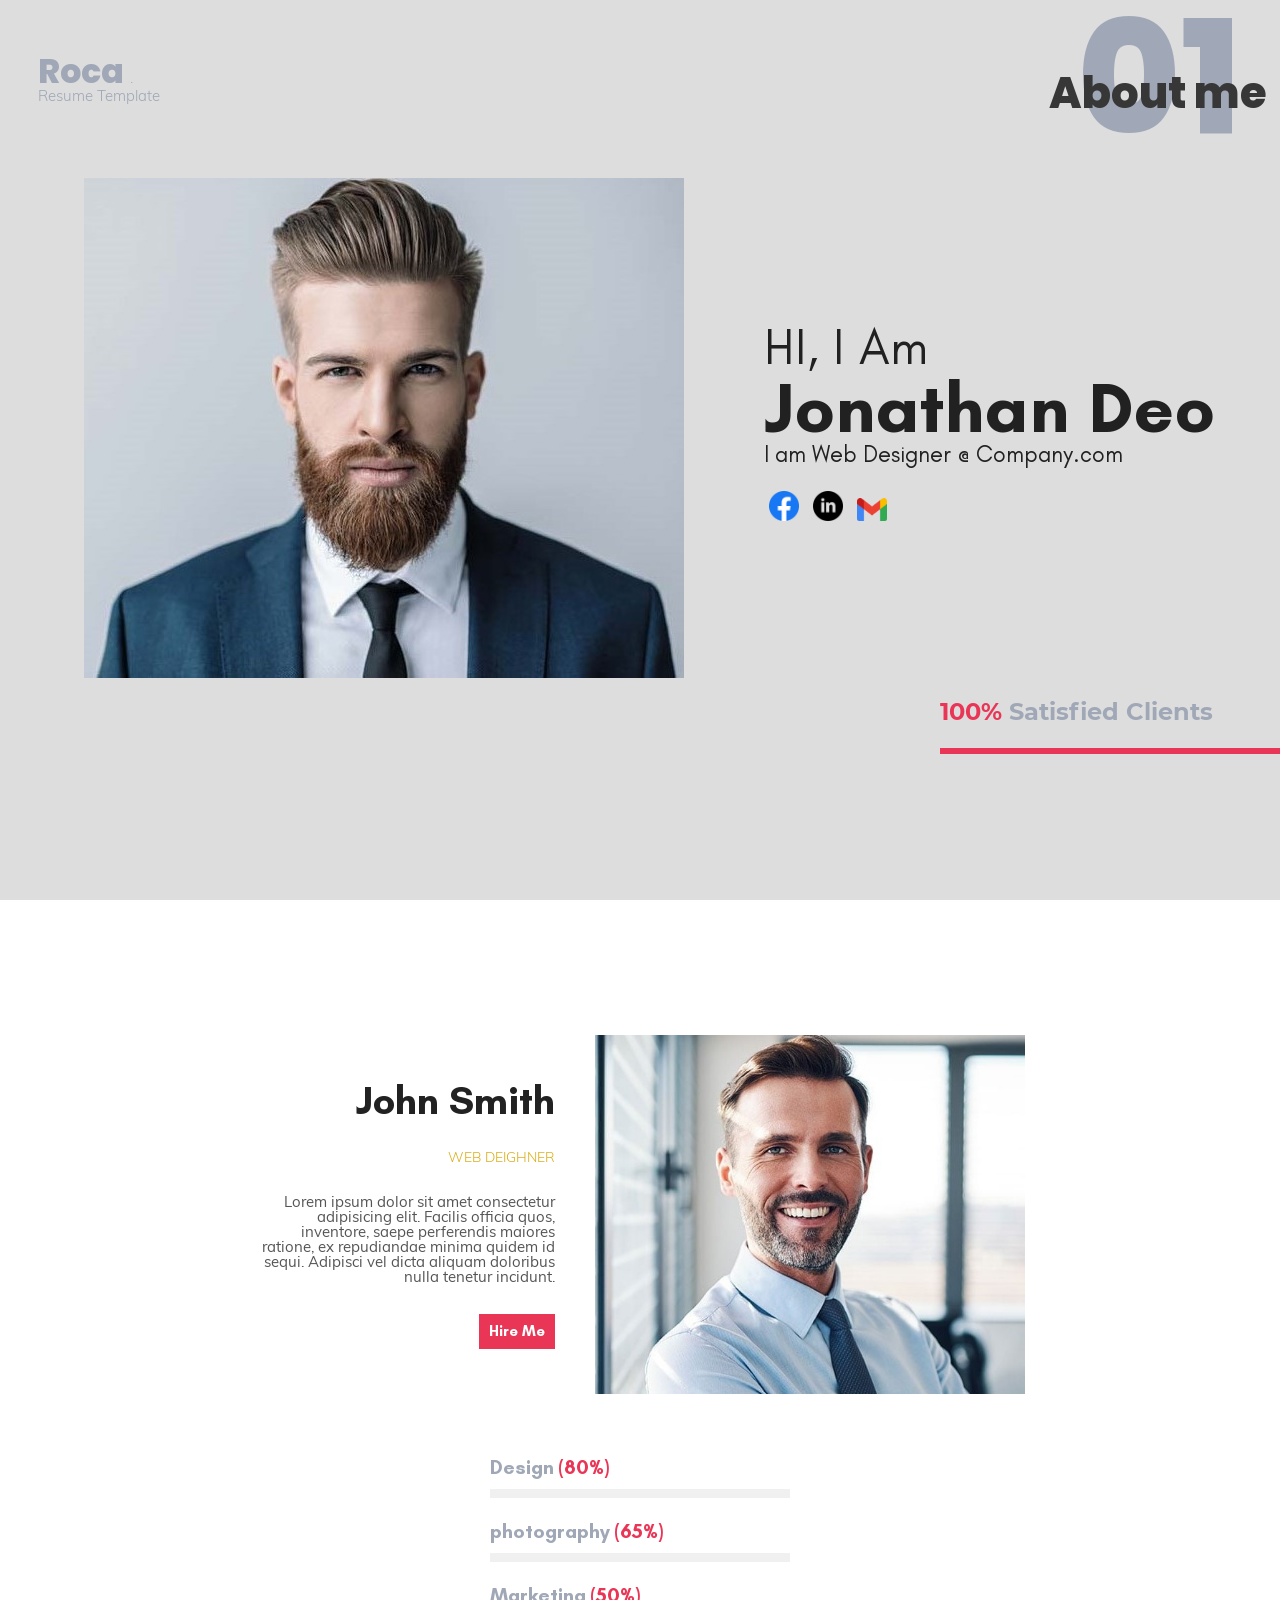
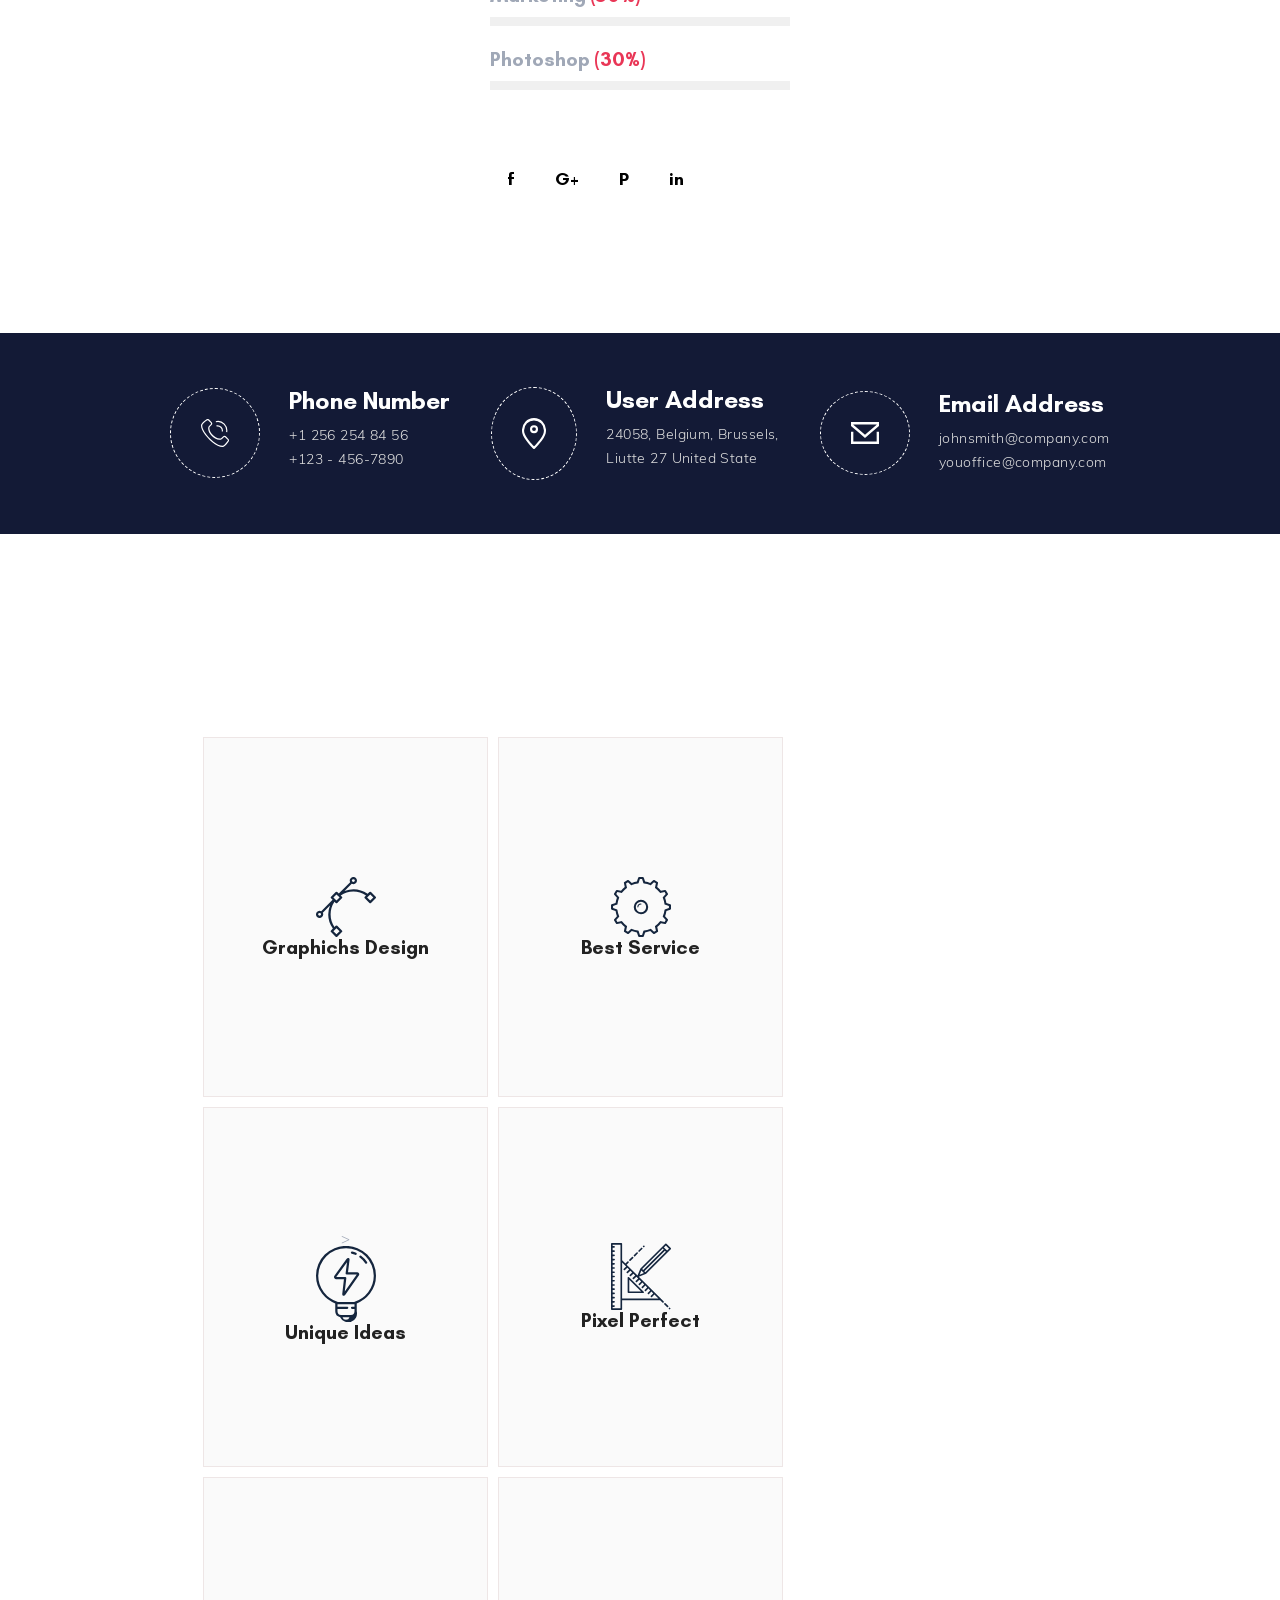
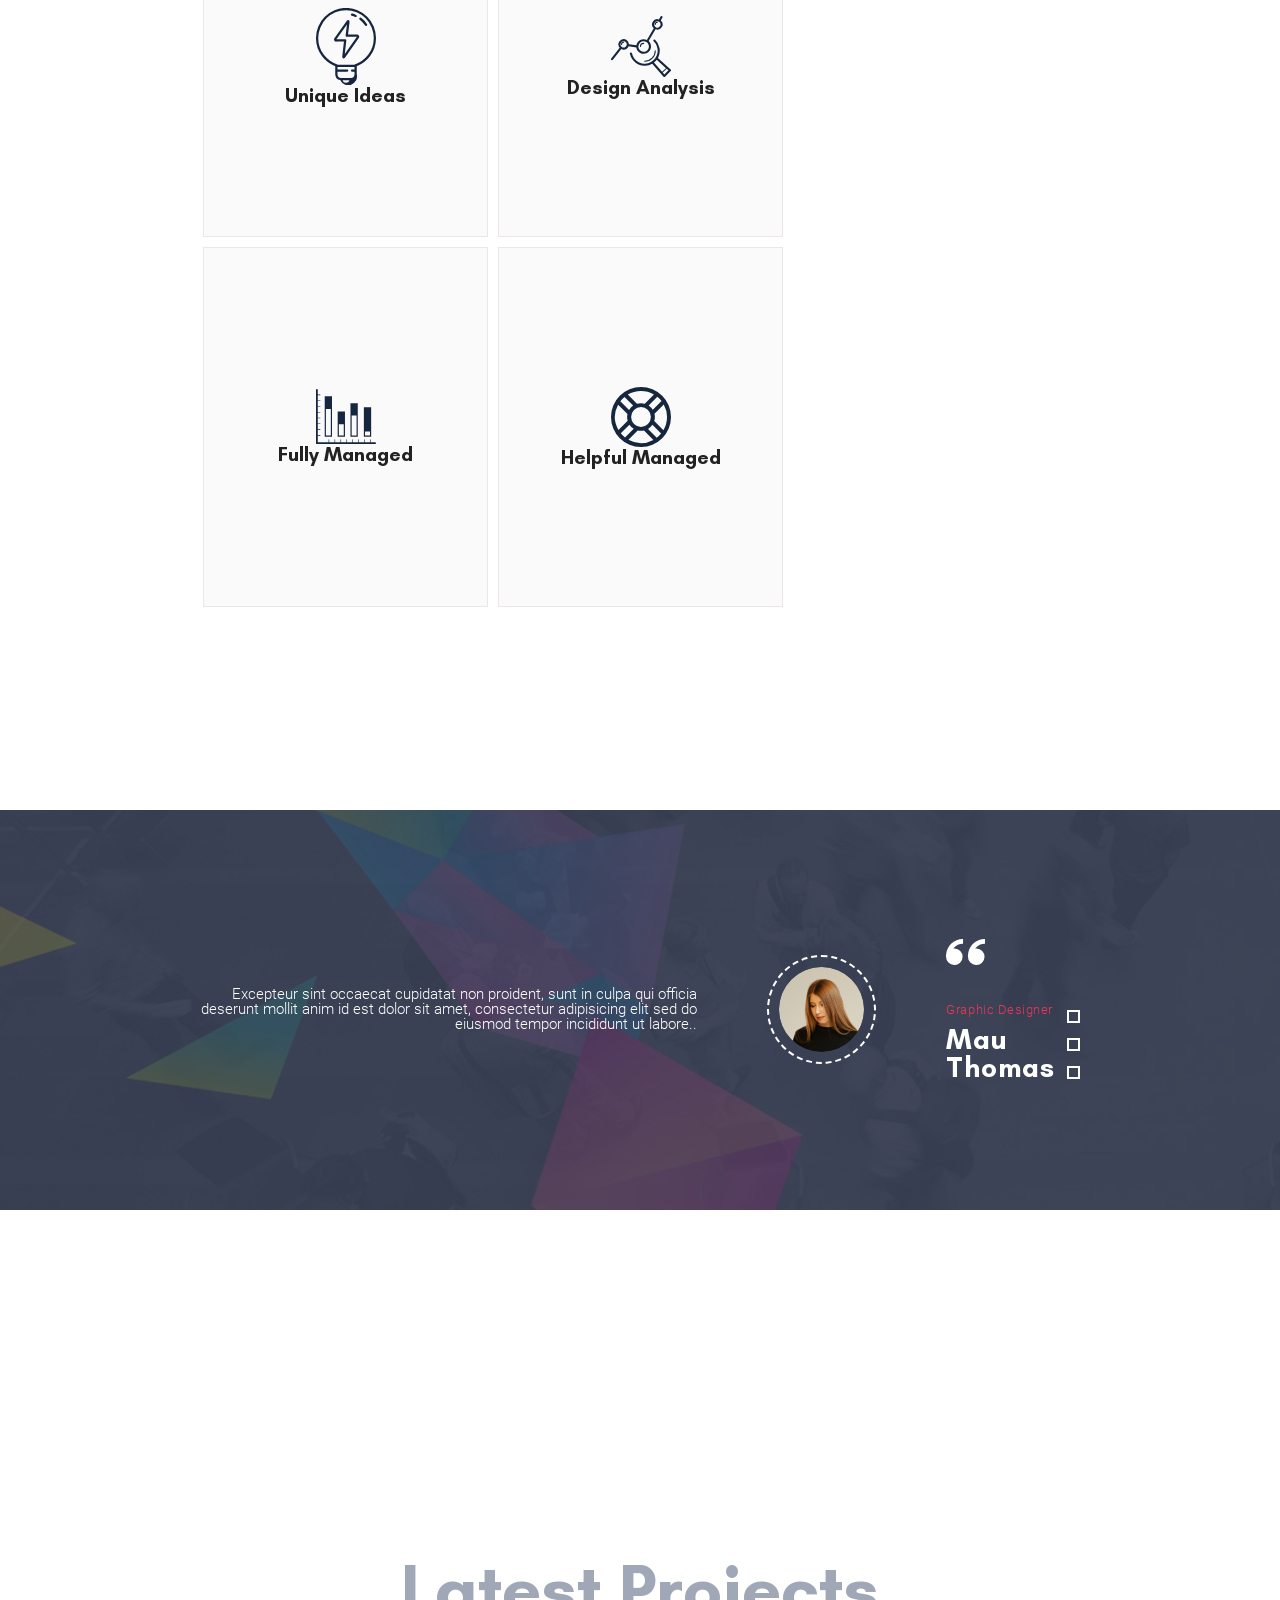
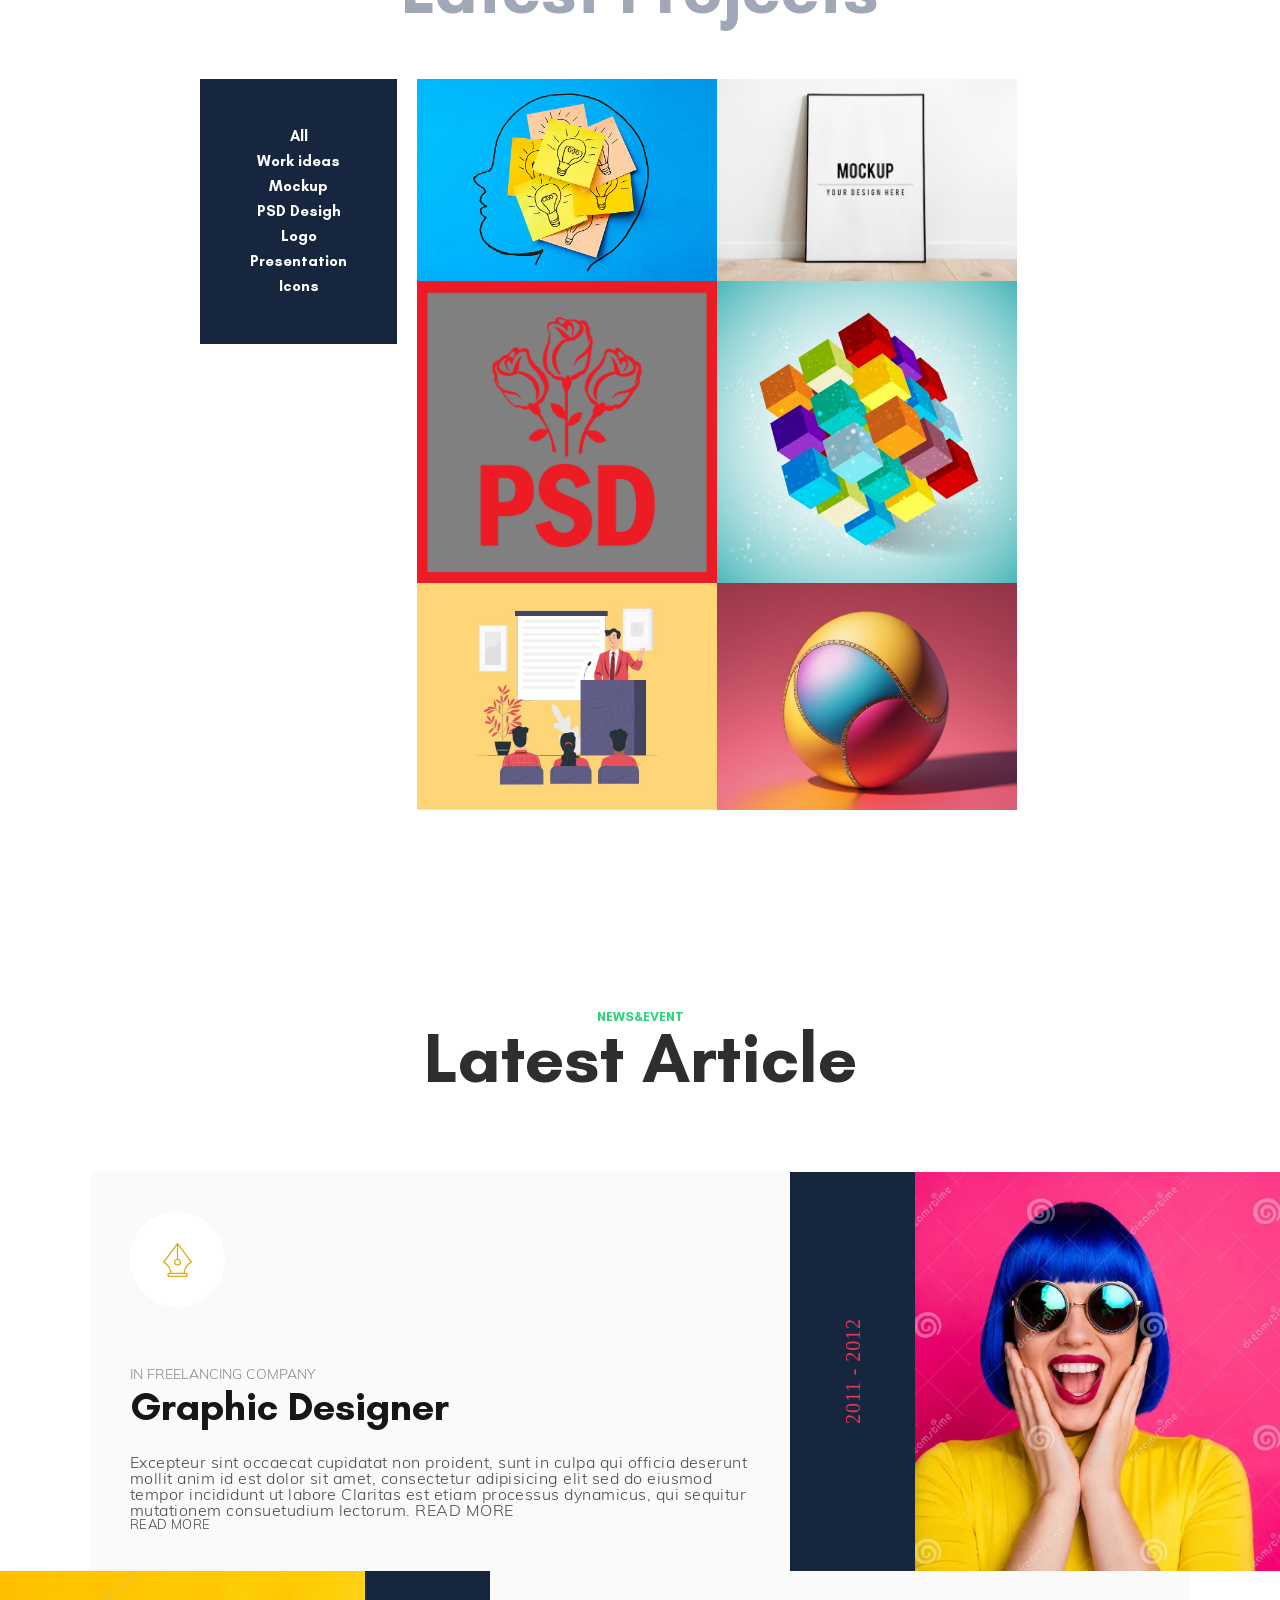
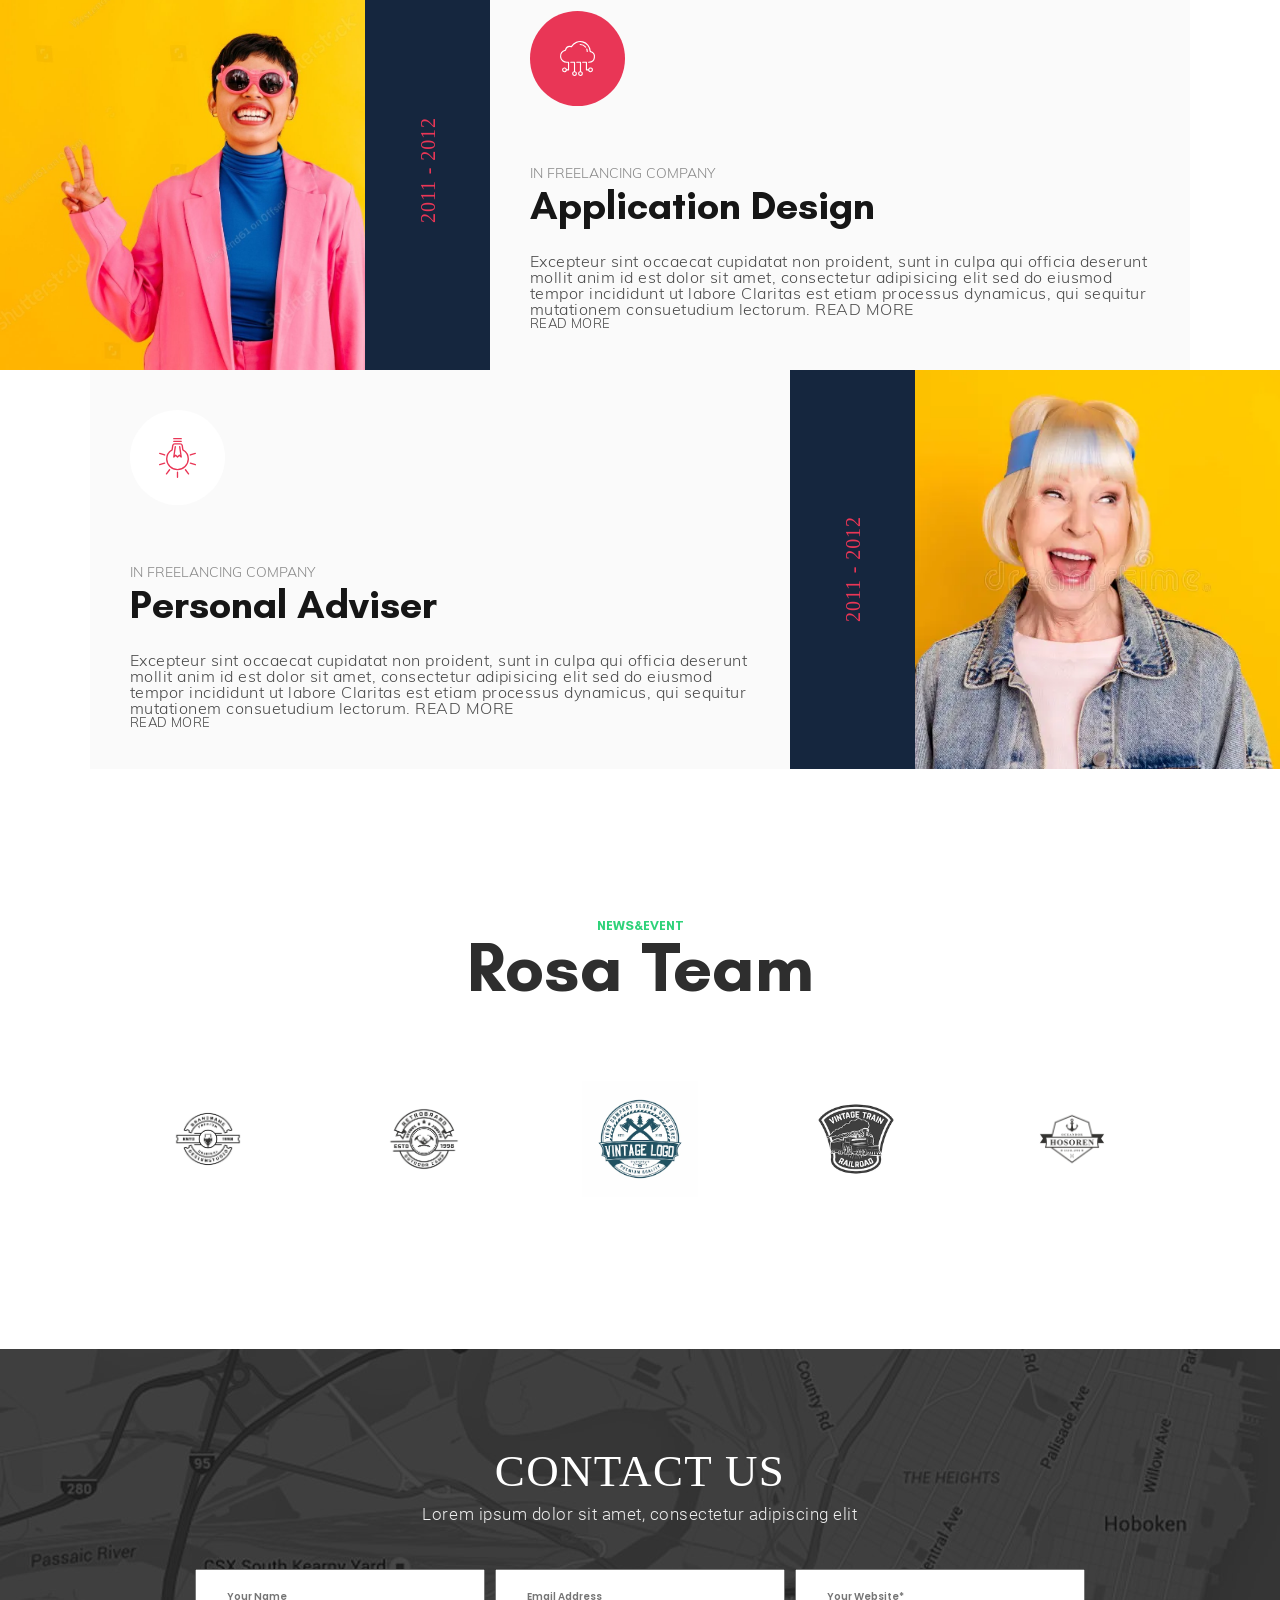
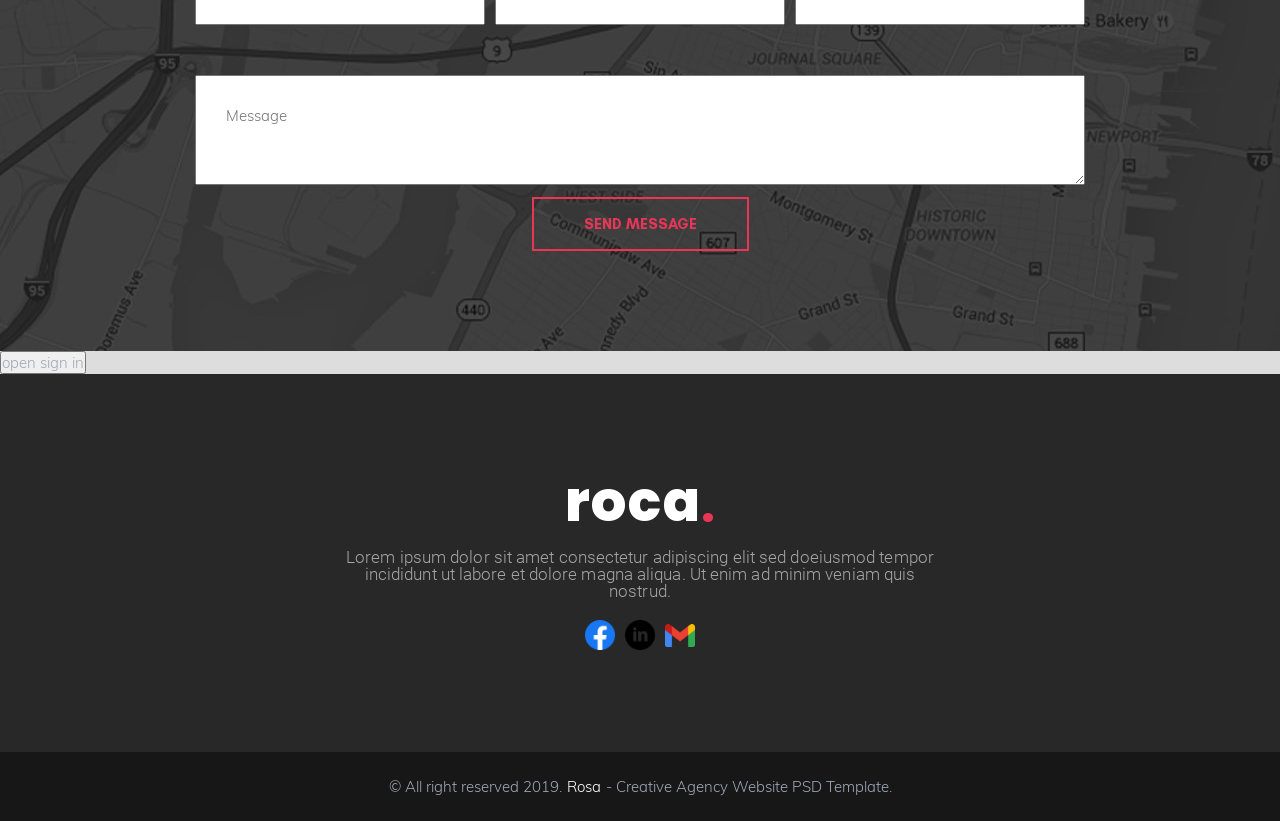
==== index.html @ 1a7830eb "add footer" ====
<!DOCTYPE html>
<html lang="en">
  <head>
    <link rel="stylesheet" href="assets/css/reset.css" />
    <link rel="stylesheet" href="assets/css/styles.css" />

    <meta charset="UTF-8" />
    <meta name="viewport" content="width=device-width, initial-scale=1.0" />
    <title>Document</title>
  </head>
  <body>
    <header>
      <section class="header-spans">
        <div class="roca">
          <span>Roca</span>
          <span class="header-dot">.</span>
        </div>
        <span class="Template">Resume Template</span>
      </section>
      <section class="about-me">
        <span>01</span>
        <span>About me</span>
      </section>
    </header>
    <main>
      <section class="slider">
        <div class="slide">
          <div>
            <img src="assets/img/pic.jpg" alt="profile" />
          </div>
        </div>
        <div class="slide">
          <div>
            <img src="assets/img/pic4.jpg" alt="profile" />
          </div>
        </div>

        <div class="slide">
          <div>
            <img src="assets/img/pic2.jpg" alt="profile" />
          </div>
        </div>

        <div class="name">
          <span>HI, I Am </span>
          <span>Jonathan Deo</span>
          <span>I am Web Designer @ Company.com</span>
          <div>
            <a href="https://www.facebook.com/iamninachkaaa" target="_blank"
              ><img class="icon" src="assets/img/fb-icon.png" alt=""
            /></a>
            <a href="https://www.linkedin.com/feed/" target="_blank"
              ><img class="icon" src="assets/img/linkedin-icon.png" alt=""
            /></a>
            <a href="https://mail.google.com/mail/u/0/" target="_blank"
              ><img
                class="icon"
                src="assets/img/Gmail_icon_(2020).svg.png"
                alt=""
            /></a>
          </div>
        </div>
      </section>
      <section class="page-end">
        <span>100% </span>
        <span>Satisfied Clients</span>
        <div></div>
      </section>
      <section>
        <div class="container">
          <div class="information">
            <h2>John Smith</h2>
            <span>WEB DEIGHNER</span>
            <p>
              Lorem ipsum dolor sit amet consectetur adipisicing elit. Facilis
              officia quos, inventore, saepe perferendis maiores ratione, ex
              repudiandae minima quidem id sequi. Adipisci vel dicta aliquam
              doloribus nulla tenetur incidunt.
            </p>
            <div>Hire Me</div>
          </div>

          <img src="assets/img/pic2.jpg" alt="profile" />
          <div class="progress-section">
            <div class="bars">
              <span>Design</span>
              <span>(80%)</span>

              <div class="container-2">
                <div class="progress">
                  <div class="progress-bar" data-progress="80"></div>
                </div>
              </div>
            </div>
            <div class="bars">
              <span>photography</span>
              <span>(65%)</span>
              <div class="container-2">
                <div class="progress">
                  <div class="progress-bar" data-progress="65"></div>
                </div>
              </div>
            </div>
            <div class="bars">
              <span>Marketing</span>
              <span>(50%)</span>

              <div class="container-2">
                <div class="progress">
                  <div class="progress-bar" data-progress="50"></div>
                </div>
              </div>
            </div>
            <div class="bars">
              <span>Photoshop</span>
              <span>(30%)</span>
              <h3></h3>
              <div class="container-2">
                <div class="progress">
                  <div class="progress-bar" data-progress="30"></div>
                </div>
              </div>
            </div>
            <div class="squares-parent">
              <a href="https://www.facebook.com/" target="_blank">
                <div class="square"><div>f</div></div>
              </a>
              <a href="https://www.facebook.com/" target="_blank">
                <div class="square"><div>G+</div></div>
              </a>
              <a href="https://www.facebook.com/" target="_blank">
                <div class="square"><div>P</div></div>
              </a>
              <a href="https://www.facebook.com/" target="_blank">
                <div class="square"><div>in</div></div>
              </a>
            </div>
          </div>
        </div>
      </section>
      <section class="blue-section">
        <div class="contact">
          <div class="dashed-border">
            <img src="assets/img/1.svg" alt="call" />
          </div>
          <div class="addresses">
            <h3>Phone Number</h3>
            <a href="tel:+1 256 254 84 56 ">+1 256 254 84 56</a>
            <a href="tel: +123 - 456-7890 ">+123 - 456-7890</a>
          </div>
        </div>
        <div class="contact">
          <div class="dashed-border">
            <img src="assets/img/2.svg" alt="call" />
          </div>
          <div class="addresses">
            <h3>User Address</h3>
            <a href="https://maps.app.goo.gl/L4Jz5Cn4kfnjxTxz8" target="_blank"
              >24058, Belgium, Brussels,
            </a>
            <a href="https://maps.app.goo.gl/S2d8UM5fn9gJpexq9" target="_blank"
              >Liutte 27 United State</a
            >
          </div>
        </div>
        <div class="contact">
          <div class="dashed-border">
            <img src="assets/img/3.svg" alt="call" />
          </div>
          <div class="addresses">
            <h3>Email Address</h3>
            <a href="mailto:johnsmith@company.com  ">johnsmith@company.com </a>
            <a href="mailto:youoffice@company.com ">youoffice@company.com</a>
          </div>
        </div>
      </section>
      <section>
        <div class="cards-section">
          <div class="cards-parrent">
            <div class="card">
              <div class="hover-none">
                <img src="assets/img/design.svg" alt="design" />
                <h3>Graphichs Design</h3>
              </div>

              <div class="hover-d">
                <h4>Graphichs Design</h4>
                <p>
                  Lorem ipsum dolor sit amet consectetur adipisicing elit.
                  Atque, sunt. Ratione assumenda animi dolorum tempore
                  laboriosam.
                </p>
              </div>
            </div>

            <div class="card">
              <div class="hover-none">
                <img src="assets/img/service.svg" alt="service" />
                <h3>Best Service</h3>
              </div>
              <div class="hover-d">
                <h4>Best Service</h4>
                <p>
                  Lorem ipsum dolor sit amet consectetur adipisicing elit.
                  Atque, sunt. Ratione assumenda animi dolorum tempore
                  laboriosam.
                </p>
              </div>
            </div>
            <div class="card">
              <div class="hover-none">
                >
                <img src="assets/img/ideas.svg" alt="ideas" />
                <h3>Unique Ideas</h3>
              </div>
              <div class="hover-d">
                <h4>Unique Ideas</h4>
                <p>
                  Lorem ipsum dolor sit amet consectetur adipisicing elit.
                  Atque, sunt. Ratione assumenda animi dolorum tempore
                  laboriosam.
                </p>
              </div>
            </div>
            <div class="card">
              <div class="hover-none">
                <img src="assets/img/pixel.svg" alt="pixel" />
                <h3>Pixel Perfect</h3>
              </div>
              <div class="hover-d">
                <h4>Pixel Perfect</h4>
                <p>
                  Lorem ipsum dolor sit amet consectetur adipisicing elit.
                  Atque, sunt. Ratione assumenda animi dolorum tempore
                  laboriosam.
                </p>
              </div>
            </div>
            <div class="card">
              <div class="hover-none">
                <img src="assets/img/ideas.svg" alt="ideas" />
                <h3>Unique Ideas</h3>
              </div>
              <div class="hover-d">
                <h4>Unique Ideas</h4>
                <p>
                  Lorem ipsum dolor sit amet consectetur adipisicing elit.
                  Atque, sunt. Ratione assumenda animi dolorum tempore
                  laboriosam.
                </p>
              </div>
            </div>
            <div class="card">
              <div class="hover-none">
                <img src="assets/img/analysis.svg" alt="analysis" />
                <h3>Design Analysis</h3>
              </div>
              <div class="hover-d">
                <h4>Design Analysis</h4>
                <p>
                  Lorem ipsum dolor sit amet consectetur adipisicing elit.
                  Atque, sunt. Ratione assumenda animi dolorum tempore
                  laboriosam.
                </p>
              </div>
            </div>
            <div class="card">
              <div class="hover-none">
                <img src="assets/img/chart.svg" alt="chartr" />
                <h3>Fully Managed</h3>
              </div>
              <div class="hover-d">
                <h4>Fully Managed</h4>
                <p>
                  Lorem ipsum dolor sit amet consectetur adipisicing elit.
                  Atque, sunt. Ratione assumenda animi dolorum tempore
                  laboriosam.
                </p>
              </div>
            </div>
            <div class="card">
              <div class="hover-none">
                <img src="assets/img/support.svg" alt="support" />
                <h3>Helpful Managed</h3>
              </div>
              <div class="hover-d">
                <h4>Helpful Managed</h4>
                <p>
                  Lorem ipsum dolor sit amet consectetur adipisicing elit.
                  Atque, sunt. Ratione assumenda animi dolorum tempore
                  laboriosam.
                </p>
              </div>
            </div>
          </div>
        </div>
      </section>
      <section class="back-section">
        <div class="b-container">
          <div class="slideshow-container">
            <div class="emploee">
              <p>
                Excepteur sint occaecat cupidatat non proident, sunt in culpa
                qui officia deserunt mollit anim id est dolor sit amet,
                consectetur adipisicing elit sed do eiusmod tempor incididunt ut
                labore..
              </p>
              <div class="new-border">
                <img src="assets/img/d3.svg" alt="profile" />
              </div>
              <div class="d-flex">
                <img src="assets/img/quote.svg" alt="" />
                <span>Graphic Designer</span>
                <span>Mau Thomas</span>
              </div>
            </div>
            <div class="emploee">
              <p>
                The front-end of a website is the part that users interact with.
                Everything that you see when you're navigating around the
                Internet, from fonts and colors to dropdown menus and sliders,
                is a combo of HTML, CSS.
              </p>
              <div class="new-border">
                <img src="assets/img/d4.svg" alt="profile" />
              </div>
              <div class="d-flex">
                <img src="assets/img/quote.svg" alt="" />
                <span>front-end Developer</span>
                <span>Theo Smith</span>
              </div>
            </div>
            <div class="emploee">
              <p>
                Back end (computing), the data access layer in software
                architecture. Back-end CASE. Back-end database, a database
                accessed indirectly through an external application.
              </p>
              <div class="new-border">
                <img src="assets/img/d5.svg" alt="profile" />
              </div>
              <div class="d-flex">
                <img src="assets/img/quote.svg" alt="" />
                <span>Back-end Developer</span>
                <span>Giorgi Mikadze </span>
              </div>
            </div>
          </div>

          <div class="js-squares-parent">
            <div class="button"></div>
            <div class="button"></div>
            <div class="button"></div>
          </div>
        </div>
      </section>
      <section class="latest-projects">
        <div>
          <h3>Latest Projects</h3>
          <div class="l-projects">
            <div class="list">
              <ul>
                <li>
                  All
                  <div class="line"></div>
                </li>
                <li>
                  Work ideas
                  <div class="line"></div>
                </li>
                <li>
                  Mockup
                  <div class="line"></div>
                </li>
                <li>
                  PSD Desigh
                  <div class="line"></div>
                </li>
                <li>
                  Logo
                  <div class="line"></div>
                </li>
                <li>
                  Presentation
                  <div class="line"></div>
                </li>
                <li>
                  Icons
                  <div class="line"></div>
                </li>
              </ul>
            </div>
            <div class="js-cards">
              <div class="project-card">
                <img class="cube" src="assets/img/work.jpg" alt="ideas" />

                <div class="none">
                  <img src="assets/img/heart.svg" alt="heart" />
                  <span>9 month ago</span>

                  <h4>Work Ideas</h4>
                </div>
              </div>
              <div class="project-card">
                <img class="cube" src="assets/img/mockup.avif" alt="mockup" />
                <div class="none">
                  <img src="assets/img/heart.svg" alt="heart" />
                  <span>1 years ago</span>

                  <h4>Mockup</h4>
                </div>
              </div>
              <div class="project-card">
                <img class="cube" src="assets/img/PSD.webp" alt="psd" />
                <div class="none">
                  <img src="assets/img/heart.svg" alt="heart" />
                  <span>3 days ago</span>

                  <h4>PSD Design</h4>
                </div>
              </div>
              <div class="project-card">
                <img class="cube" src="assets/img/cube.jpg" alt="cube" />
                <div class="none">
                  <img src="assets/img/heart.svg" alt="heart" />
                  <span>2 weeks ago</span>

                  <h4>Logo</h4>
                </div>
              </div>
              <div class="project-card">
                <img
                  class="cube"
                  src="assets/img/presentation.png"
                  alt="presentation"
                />
                <div class="none">
                  <img src="assets/img/heart.svg" alt="heart" />
                  <span>3 month ago</span>

                  <h4>Presentation</h4>
                </div>
              </div>
              <div class="project-card">
                <img class="cube" src="assets/img/ball.jpg" alt="icons" />
                <div class="none">
                  <img src="assets/img/heart.svg" alt="heart" />
                  <span>6 month ago</span>

                  <h4>Icons</h4>
                </div>
              </div>
            </div>
          </div>
        </div>
      </section>
      <section class="latest-articles">
        <div class="article-header">
          <span>NEWS&EVENT</span>
          <h2>Latest Article</h2>
        </div>
        <div class="article-parent">
          <div class="article" style="margin-left: 90px">
            <img src="assets/img/Icon1.svg" alt="icon" />
            <span>IN FREELANCING COMPANY</span>
            <h3>Graphic Designer</h3>
            <p>
              Excepteur sint occaecat cupidatat non proident, sunt in culpa qui
              officia deserunt mollit anim id est dolor sit amet, consectetur
              adipisicing elit sed do eiusmod tempor incididunt ut labore
              Claritas est etiam processus dynamicus, qui sequitur mutationem
              consuetudium lectorum. READ MORE
            </p>
            <a href="#">READ MORE</a>
          </div>
          <div class="rotate"><div>2011 - 2012</div></div>
          <div>
            <img class="art-pic" src="assets/img/artc6.jpg" alt="people" />
          </div>
        </div>
        <div class="article-parent">
          <div>
            <img class="art-pic" src="assets/img/artic4.jpg" alt="people" />
          </div>
          <div class="rotate"><div>2011 - 2012</div></div>
          <div class="article" style="margin-right: 90px">
            <img src="assets/img/Icon2.svg" alt="icon" />
            <span>IN FREELANCING COMPANY</span>
            <h3>Application Design</h3>
            <p>
              Excepteur sint occaecat cupidatat non proident, sunt in culpa qui
              officia deserunt mollit anim id est dolor sit amet, consectetur
              adipisicing elit sed do eiusmod tempor incididunt ut labore
              Claritas est etiam processus dynamicus, qui sequitur mutationem
              consuetudium lectorum. READ MORE
            </p>
            <a href="#">READ MORE</a>
          </div>
        </div>
        <div class="article-parent">
          <div class="article" style="margin-left: 90px">
            <img src="assets/img/Icon3.svg" alt="icon" />
            <span>IN FREELANCING COMPANY</span>
            <h3>Personal Adviser</h3>
            <p>
              Excepteur sint occaecat cupidatat non proident, sunt in culpa qui
              officia deserunt mollit anim id est dolor sit amet, consectetur
              adipisicing elit sed do eiusmod tempor incididunt ut labore
              Claritas est etiam processus dynamicus, qui sequitur mutationem
              consuetudium lectorum. READ MORE
            </p>
            <a href="#">READ MORE</a>
          </div>
          <div class="rotate"><div>2011 - 2012</div></div>
          <div>
            <img class="art-pic" src="assets/img/arct7.webp" alt="people" />
          </div>
        </div>
      </section>
      <section class="rosa-team">
        <div class="article-header">
          <span>NEWS&EVENT</span>
          <h2>Rosa Team</h2>
        </div>
        <div class="rosa-articles">
          <div class="client">
            <img src="assets/img/alb1.jpg" alt="logo" />
            <div class="client-info">
              <h4>Client 1</h4>
              <p>
                Lorm ipm dolr amt consect mag maiores.Ipsa dolor sit magnam
                maores.
              </p>
            </div>
          </div>
          <div class="client">
            <img src="assets/img/alb2.jpg" alt="logo" />
            <div class="client-info">
              <h4>Client 2</h4>
              <p>
                Lorm ipm dolr amt consect mag maiores.Ipsa dolor sit magnam
                maores.
              </p>
            </div>
          </div>
          <div class="client">
            <img src="assets/img/alb3.avif" alt="logo" />
            <div class="client-info">
              <h4>Client 3</h4>
              <p>
                Lorm ipm dolr amt consect mag maiores.Ipsa dolor sit magnam
                maores.
              </p>
            </div>
          </div>
          <div class="client">
            <img src="assets/img/alb4.avif" alt="logo" />
            <div class="client-info">
              <h4>Client 4</h4>
              <p>
                Lorm ipm dolr amt consect mag maiores.Ipsa dolor sit magnam
                maores.
              </p>
            </div>
          </div>
          <div class="client">
            <img src="assets/img/ocean.jpg" alt="logo" />
            <div class="client-info">
              <h4>Client 5</h4>
              <p>
                Lorm ipm dolr amt consect mag maiores.Ipsa dolor sit magnam
                maores.
              </p>
            </div>
          </div>
        </div>
      </section>
      <section class="final-section">
        <div class="final-head">
          <h4>CONTACT US</h4>
          <span>Lorem ipsum dolor sit amet, consectetur adipiscing elit</span>
        </div>
        <form class="form" id="sigh-up" action="#" method="get" novalidate>
          <div class="reg">
            <div class="input-field">
              <label for="username"></label>
              <input
                type="text"
                id="username"
                name="username"
                placeholder="Your Name"
              />
              <span class="error-message" id="username-error"></span>
            </div>

            <div class="input-field">
              <label for="email"></label>
              <input
                type="email"
                name="email"
                id="email"
                placeholder="Email Address"
                required
              />
              <span class="error-message" id="email-error"></span>
            </div>
            <div class="input-field">
              <label for="web"></label>
              <input
                type="web"
                id="web"
                name="web"
                placeholder="Your Website*"
                required
              />
              <span class="error-message" id="web-error"></span>
            </div>
          </div>

          <div class="input-field">
            <label for="message"></label>
            <textarea
              class="textarea"
              name="message"
              id="message"
              cols="30"
              rows="10"
              placeholder="Message"
            ></textarea>
          </div>
          <div class="input-field">
            <button type="submit">SEND MESSAGE</button>
          </div>
        </form>
      </section>
      <section class="modals">
        <button class="open-sign-in btn">open sign in</button>
      </section>
      <section class="footer-section">
        <div class="last-roca">
          <h3>roca</h3>
          <span>.</span>
        </div>

        <p>
          Lorem ipsum dolor sit amet consectetur adipiscing elit sed doeiusmod
          tempor incididunt ut labore et dolore magna aliqua. Ut enim ad minim
          veniam quis nostrud.
        </p>
        <div class="logos">
          <a href="https://www.facebook.com/" target="_blank">
            <img src="assets/img/fb-icon.png" alt="fb"
          /></a>
          <a href="https://www.linkedin.com/feed/" target="_blank">
            <img src="assets/img/linkedin-icon.png" alt="linkedin"
          /></a>
          <a href="https://mail.google.com" target="_blank">
            <img src="assets/img/Gmail_icon_(2020).svg.png" alt="gmail-grey"
          /></a>
        </div>
      </section>
    </main>
    <footer>
      <span>© All right reserved 2019. </span>
      <span>Rosa</span>
      <span> - Creative Agency Website PSD Template.</span>
    </footer>
    <script src="app.js"></script>
  </body>
</html>
---- assets/css/styles.css ----
body {
  background-color: #dddddd;
}
@font-face {
  font-family: extrabold;
  src: url(../fonts/Poppins-ExtraBold.ttf);
}
@font-face {
  font-family: glaciaregular;
  src: url(../fonts/GlacialIndifference-Regular.ttf);
}
@font-face {
  font-family: glaciabold;
  src: url(../fonts/GlacialIndifference-Bold.ttf);
}
@font-face {
  font-family: montserratbold;
  src: url(../fonts/Montserrat-Bold.ttf);
}
@font-face {
  font-family: muli;
  src: url(../fonts/Muli-Light.ttf);
}
@font-face {
  font-family: muliregular;
  src: url(../fonts/Muli-Regular.ttf);
}
@font-face {
  font-family: roboto;
  src: url(../fonts/Roboto-Light.ttf);
}
@font-face {
  font-family: jaapokki;
  src: url(../fonts/Jaapokki-Regular.eot);
}
@font-face {
  font-family: poppins;
  src: url(../fonts/Poppins-SemiBold.ttf);
}
@font-face {
  font-family: popbold;
  src: url(../fonts/Poppins-ExtraBold.ttf);
}
header {
  display: flex;
  justify-content: space-between;
  align-items: center;
  max-width: 1816px;
  width: 94%;
  margin: auto;
}
.header-spans {
  display: flex;
  flex-direction: column;
}
.roca {
  font-size: 33px;
  font-family: extrabold;
}
.header-dot {
  color: #0081ff;
}
.Template {
  color: #b3b3b3;
  font-size: 13px;
}
.about-me :nth-child(1) {
  font-size: 158.3px;
  font-family: extrabold;
  position: relative;
}
.about-me :nth-child(2) {
  font-size: 43.17px;
  color: #373737;
  font-family: extrabold;
  position: absolute;
  text-align: center;
  top: 8%;
  right: 1%;
}

/* slider */

.icon {
  max-width: 30px;
  margin: 5px;
}
.name {
  display: flex;
  flex-direction: column;
}
.slider {
  display: flex;
  flex-direction: row;
  align-items: center;
  flex-wrap: wrap;
  gap: 20px;
  justify-content: center;
  margin-bottom: 100px;
  max-width: 1816px;
  width: 94%;
  margin: auto;
}
.name :first-child {
  font-size: 49.7px;
  font-family: glaciaregular;
  letter-spacing: 0.75px;
  color: #212121;
}
.name :nth-child(2) {
  font-size: 71px;
  font-family: glaciabold;
  letter-spacing: 1.06px;
  color: #212121;
}
.name :nth-child(3) {
  font-size: 23.29px;
  font-family: glaciaregular;
  color: #212121;
}

.slide div img {
  height: 0;
  width: 0;
  opacity: 0;
  transition: all 0.7s;
}
.slide.active div img {
  width: auto;
  height: auto;
  opacity: 1;
  padding: 20px;
}
.page-end {
  float: right;
}
.page-end :first-child {
  font-size: 24px;
  font-family: montserratbold;
  color: #e93656;
}
.page-end :nth-child(2) {
  font-size: 24px;
  font-family: montserratbold;
}
.page-end :nth-child(3) {
  width: 340px;
  min-height: 6px;
  background-color: #e93656;
  margin-top: 24px;
}
.container {
  margin-top: 200px;

  padding: 135px;
  background-color: #ffff;
  display: flex;
  align-items: center;
  justify-content: center;
  flex-wrap: wrap;
  gap: 40px;
}
.information {
  display: flex;
  flex-direction: column;
  gap: 30px;
  align-items: end;
}
.information h2 {
  font-size: 40px;
  font-family: glaciabold;
  color: #222222;
}
.information span {
  font-size: 14px;
  color: #daae19;
  font-family: muli;
}
.information p {
  font-size: 15px;
  color: #555555;
  max-width: 300px;
  font-family: muliregular;
  text-align: right;
}
.information div {
  text-align: center;
  padding: 10px;
  max-width: 152px;
  background-color: #e93656;
  color: white;
  font-family: glaciabold;
}
.container img {
  max-width: 430px;
  max-height: 400px;
}

.progress {
  width: 300px;
  height: 9px;

  background-color: #f0f0f0;
}
.progress-bar {
  width: 0%;
  opacity: 0;
  height: 100%;
  background-color: #e93656;
  transition: all 2s;
}
.bars span {
  font-size: 20px;
  font-family: glaciabold;
}
.bars :nth-child(2) {
  color: #e93656;
}
.bars {
  margin: 23px;
}
.container-2 {
  margin-top: 12px;
}
.squares-parent {
  display: flex;
  gap: 10px;
  margin-left: 25px;
  margin-top: 70px;
}

.square div {
  color: black;
  font-family: glaciabold;
  font-size: 18px;
  padding: 10px 15px;
}
.square:hover {
  background-color: #15263e;
}
.square div:hover {
  color: #dddddd;
}

/* blue section */
.blue-section {
  background-color: #131a36;
  display: flex;
  align-items: center;
  justify-content: center;
  flex-wrap: wrap;
  gap: 41px;
}
.dashed-border {
  max-width: 90px;
  border: 1px dashed white;
  border-radius: 50%;
  display: flex;
  align-items: center;
  justify-content: center;
}
.contact img {
  padding: 30px;
}
.contact {
  display: flex;
  flex-wrap: wrap;
  gap: 29px;
  margin-top: 54px;
  margin-bottom: 54px;
}
.addresses {
  display: flex;
  flex-direction: column;
  flex-wrap: wrap;
  gap: 10px;
}
.addresses h3 {
  color: #ffffff;
  font-size: 25px;
  font-family: glaciabold;
  margin-bottom: 5px;
}
.addresses a {
  color: #dfdfdf;
  letter-spacing: 0.42px;
  font-size: 14px;
  font-family: muli;
}
.dashed-border:hover {
  background-color: #e93656;
  border: none;
}

/* cards section */
.cards-section {
  background-color: #ffff;
  display: flex;
  justify-content: center;
  align-items: center;
  flex-wrap: wrap;
  padding: 203px;
}
.cards-parrent {
  display: flex;
  flex-wrap: wrap;
  max-width: 1170px;
  gap: 10px;
}
.card {
  position: relative;
  min-width: 285px;
  min-height: 360px;
  display: flex;
  flex-wrap: wrap;
  flex-direction: column;
  justify-content: center;
  align-items: center;
  gap: 16px;
  background-color: #fafafa;
  border: 1px solid rgb(238, 230, 230);
}
.card img {
  max-width: 60px;
}
.card h3 {
  font-size: 20px;
  font-family: glaciabold;
  color: #222222;
}

.card:hover {
  background-color: #15263e;
  color: #15263e;
  border: none;
  color: #ececec;
  font-size: 14px;
  font-family: muli;
  transition: all 1s ease;
}

.hover-none {
  display: flex;
  justify-content: center;
  align-items: center;
  flex-direction: column;
}
.hover-d {
  position: absolute;
  display: flex;
  justify-content: center;
  flex-direction: column;
  text-align: center;
  min-width: 285px;
  min-height: 360px;

  color: #ffffff;
  font-family: glaciabold;
  opacity: 0;
}
.hover-none:hover {
  opacity: 0;
}
.hover-d h4 {
  color: #ffffff;
  font-family: glaciabold;
  font-size: 22px;
  letter-spacing: 0.44px;
}
.hover-d p {
  letter-spacing: 0.42px;
  color: #ececec;
  font-size: 14px;
  font-family: muli;
  margin-top: 19px;
}
.hover-d:hover {
  opacity: 1;
  transition: all 1s ease;
}
/* second slider */
.back-section {
  background-image: url(../img/clip.jpg);
  padding: 200px;
}
.slideshow-container {
  display: flex;
  gap: 70px;
  justify-content: center;
  align-items: center;
  position: relative;
}
.emploee {
  display: flex;
  gap: 70px;
  width: 0;
  justify-content: center;
  align-items: center;
  position: absolute;
  z-index: -1;
}
.emploee.start {
  z-index: 1;
  width: 100%;
}

.back-section p {
  max-width: 497px;
}
.new-border {
  border: 2px dashed #ffffff;
  border-radius: 50%;
  display: flex;
  align-items: center;
  justify-content: center;
  background-color: #7accc800;
}
.new-border img {
  max-width: 140px;
  padding: 10px;
}
.back-section p {
  font-size: 15px;
  color: #ffffff;
  font-family: roboto;
  text-align: right;
}
.d-flex {
  display: flex;
  flex-direction: column;
}
.d-flex :first-child {
  max-width: 39px;
  margin-bottom: 38px;
}
.d-flex :nth-child(2) {
  color: #e93656;
  letter-spacing: 0.52px;
  font-family: roboto;
  font-size: 13px;
}
.d-flex :last-child {
  font-size: 28px;
  color: #ffffff;
  letter-spacing: 0.84px;
  font-family: glaciabold;
  margin-top: 9px;
}
.button {
  cursor: pointer;
  width: 13px;
  height: 13px;
  border: 2px solid #ffffff;
  margin-bottom: 15px;
}

.js-squares-parent {
  float: right;
}

.slideshow-container {
  max-width: 1000px;
  position: relative;
  margin: auto;
}

.button:hover {
  background-color: #e93656;
  border: 2px solid #e93656;
}

/* .but {
  background-color: #e93656;
  border: 2px solid #e93656;
} */

/* latest projects */
.latest-projects {
  background-color: #ffff;
  padding: 200px;
  position: relative;
}
.latest-projects div h3 {
  text-align: center;
  font-size: 70px;
  font-family: glaciabold;
  padding-top: 144px;
  margin-bottom: 55px;
}
.line {
  min-width: 80px;
  height: 2px;
  background-color: #e93656;
  position: absolute;
  margin-left: 100px;
  z-index: -1;
}

.list ul {
  background-color: #15263e;
  max-width: 240px;
  display: flex;
  flex-direction: column;
  align-items: center;
  justify-content: center;
  gap: 10px;
  padding: 50px;
}
.list ul li {
  display: flex;

  align-items: center;
  cursor: pointer;
  text-align: left;
  letter-spacing: 0px;
  color: #ffffff;
  font-family: glaciabold;
}
.list ul li:hover {
  color: #e93656;
  z-index: 1;
}

.js-cards {
  display: flex;
  flex-wrap: wrap;
  padding-left: 20px;
}

.project-card {
  background-color: grey;
  border: 1px solid white;
  max-width: 300px;
  border: none;
}
.l-projects {
  display: flex;
}

.project-card img {
  max-width: 100%;

  object-fit: cover;
  position: relative;
}
.none img {
  max-width: 24px;
  border-radius: 50%;
  border: 2px solid #e93656;
  padding: 3px;
}
.none :nth-child(2) {
  color: #dddddd;
  font-size: 11px;
  font-family: muli;
  text-transform: uppercase;
}
.none {
  display: flex;
  flex-direction: column;
  justify-content: center;
  align-items: center;
  position: absolute;
  background-color: #000000;
  opacity: 0;
  min-width: 300px;
  min-height: 305px;
  gap: 17px;
  transition: 0.3s ease-in-out;
  margin-top: -305px;
}
.none h4 {
  font-size: 23px;
  font-family: glaciabold;
  color: #ffffff;
}
.none:hover {
  opacity: 0.8;
}
.cube {
  position: relative;
  height: 100%;
}

/* latest article */
.latest-articles {
  background-color: #ffffff;
}
.article-header {
  display: flex;
  justify-content: center;
  align-items: center;
  flex-direction: column;

  padding-bottom: 79px;
}
.article-header span {
  color: #2ed279;
  font-size: 13px;
  font-family: glaciabold;
}
.article-header h2 {
  font-size: 70px;
  color: #2e2e2e;
  font-family: glaciabold;
}
.article {
  display: flex;
  flex-direction: column;
  max-width: 700px;
  background-color: #fafafa;
  padding: 40px;
}
.article img {
  max-width: 95px;
}
.article span {
  font-size: 14px;
  font-family: muli;
  color: #888888;
  margin-top: 60px;
  margin-bottom: 5px;
}
.article h3 {
  font-size: 40px;
  font-family: glaciabold;
  color: #161616;
  margin-bottom: 28px;
}
.article p {
  font-size: 16px;
  font-family: muli;
  letter-spacing: 0.48px;
  color: #494949;
}
.article a {
  font-size: 13px;
  font-family: muli;
  letter-spacing: 0.39px;
  color: #444444;
}
.article-parent {
  display: flex;
}
.rotate {
  max-width: 125px;
  background-color: #15263e;

  display: flex;
  align-items: center;
  justify-content: center;
  width: 100%;
}
.rotate div {
  transform: rotate(-90deg);

  color: #e93656;
  letter-spacing: 0.9px;
  font-size: 20px;
  font-family: jaapokki;
}
.art-pic {
  max-width: 950px;
  height: 100%;
  object-fit: cover;
}

/* rosa-team */

.rosa-team {
  background-color: #ffffff;
  padding: 150px;
}

.rosa-articles {
  display: flex;
  align-items: center;
  justify-content: center;

  gap: 100px;
}
.client {
  max-width: 230px;
  width: 100%;
  min-height: 100px;
  position: relative;
}

.client-info {
  display: flex;
  justify-content: center;
  gap: 16px;
  align-items: center;
  flex-direction: column;
  position: absolute;
  margin-top: -160px;
  opacity: 0;
  border: 4px solid #e93656;
  padding: 30px;
  background-color: #ffffff;
  transition: 0.4s ease-in-out;
}
.client-info:hover {
  opacity: 1;
}
.client-info h4 {
  font-size: 16px;
  font-family: poppins;
  letter-spacing: 0.32px;
  color: #161616;
}
.client-info p {
  font-size: 13px;
  letter-spacing: 0.39px;
  color: #626262;
  font-family: roboto;
}

/* final section */

.final-section {
  background-image: url(../img/map.jpg);
}
.final-head h4 {
  font-size: 45px;
  font-family: jaapokki;
  letter-spacing: 1.35px;
  color: #ffffff;
}
.final-head span {
  font-size: 17px;
  font-family: roboto;
  letter-spacing: 0.51px;
  color: #eeeeee;
}
.final-head {
  display: flex;
  align-items: center;
  justify-content: center;
  flex-direction: column;
  gap: 12px;
  padding: 100px 0 46px 0;
}
.reg {
  display: flex;

  gap: 10px;
  flex-wrap: wrap;
}
.input-field input {
  color: black;
  min-width: 290px;
  width: 100%;
  padding: 18px 30px;
  font-family: poppins;
  font-size: 10px;
}
.textarea {
  min-width: 890px;
  font-family: poppins;
  max-height: 110px;
  padding: 30px;
  font-size: 10px;
}
.form {
  display: flex;
  gap: 10px;
  flex-direction: column;
  justify-content: center;
  align-items: center;
}
.input-field button {
  border: 2px solid #e93656;
  color: #e93656;
  padding: 16px 50px;
  background-color: transparent;
  margin-bottom: 100px;
  cursor: pointer;
  font-family: glaciabold;
}
.input-field button:hover {
  background-color: #e93656;
  color: #ffffff;
}
.error-message {
  display: block;
  height: 30px;
  margin-top: 10px;
  color: red;
  font-size: 15px;
  width: 70%;
  margin-left: 30%;
  text-align: right;
}

input.error {
  border: 2px solid red;
}
input.correct {
  border: 2px solid green;
}

/* footer-section */
.footer-section {
  background-color: #282828;
  display: flex;
  justify-content: center;
  align-items: center;
  flex-direction: column;
  gap: 20px;
  padding: 100px;
}
.logos {
  display: flex;
  justify-content: center;
  align-items: center;
  gap: 10px;
}
.logos a img {
  max-width: 30px;
}
.last-roca {
  display: flex;
  align-items: end;
}
.last-roca :first-child {
  letter-spacing: 1.66px;
  color: #ffffff;
  font-size: 55.42px;
  font-family: popbold;
}
.last-roca :nth-child(2) {
  font-family: popbold;
  font-size: 45.72px;
  color: #e93656;
}
.footer-section p {
  font-size: 17px;
  font-family: roboto;
  letter-spacing: 0.09px;
  color: #a5a5a5;
  max-width: 613px;
  text-align: center;
}

/* footer */
footer {
  background-color: #171717;
  display: flex;
  align-items: center;
  justify-content: center;
  padding: 27px;
  gap: 5px;
}

footer :first-child,
:last-child {
  color: #a0a8b7;
  font-size: 15px;
  font-family: muli;
}
footer :nth-child(2) {
  color: #ffffff;
}
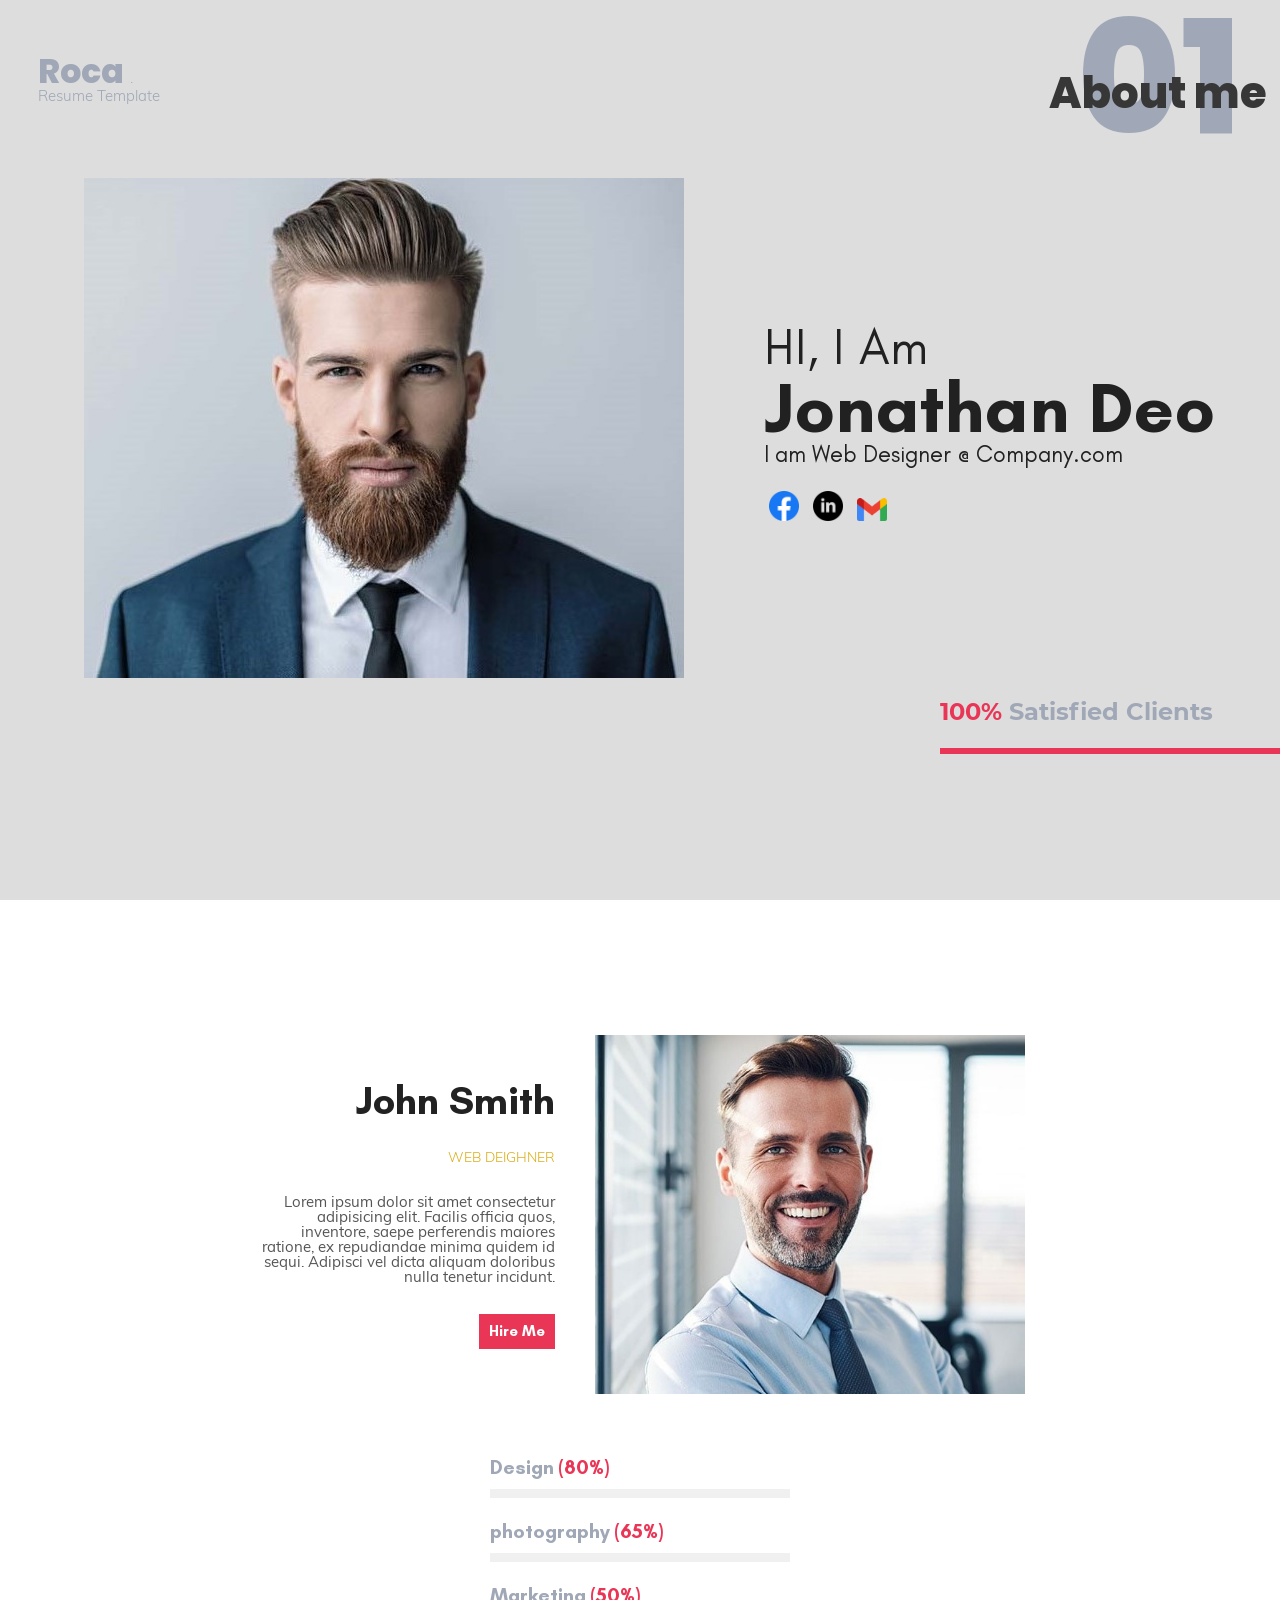
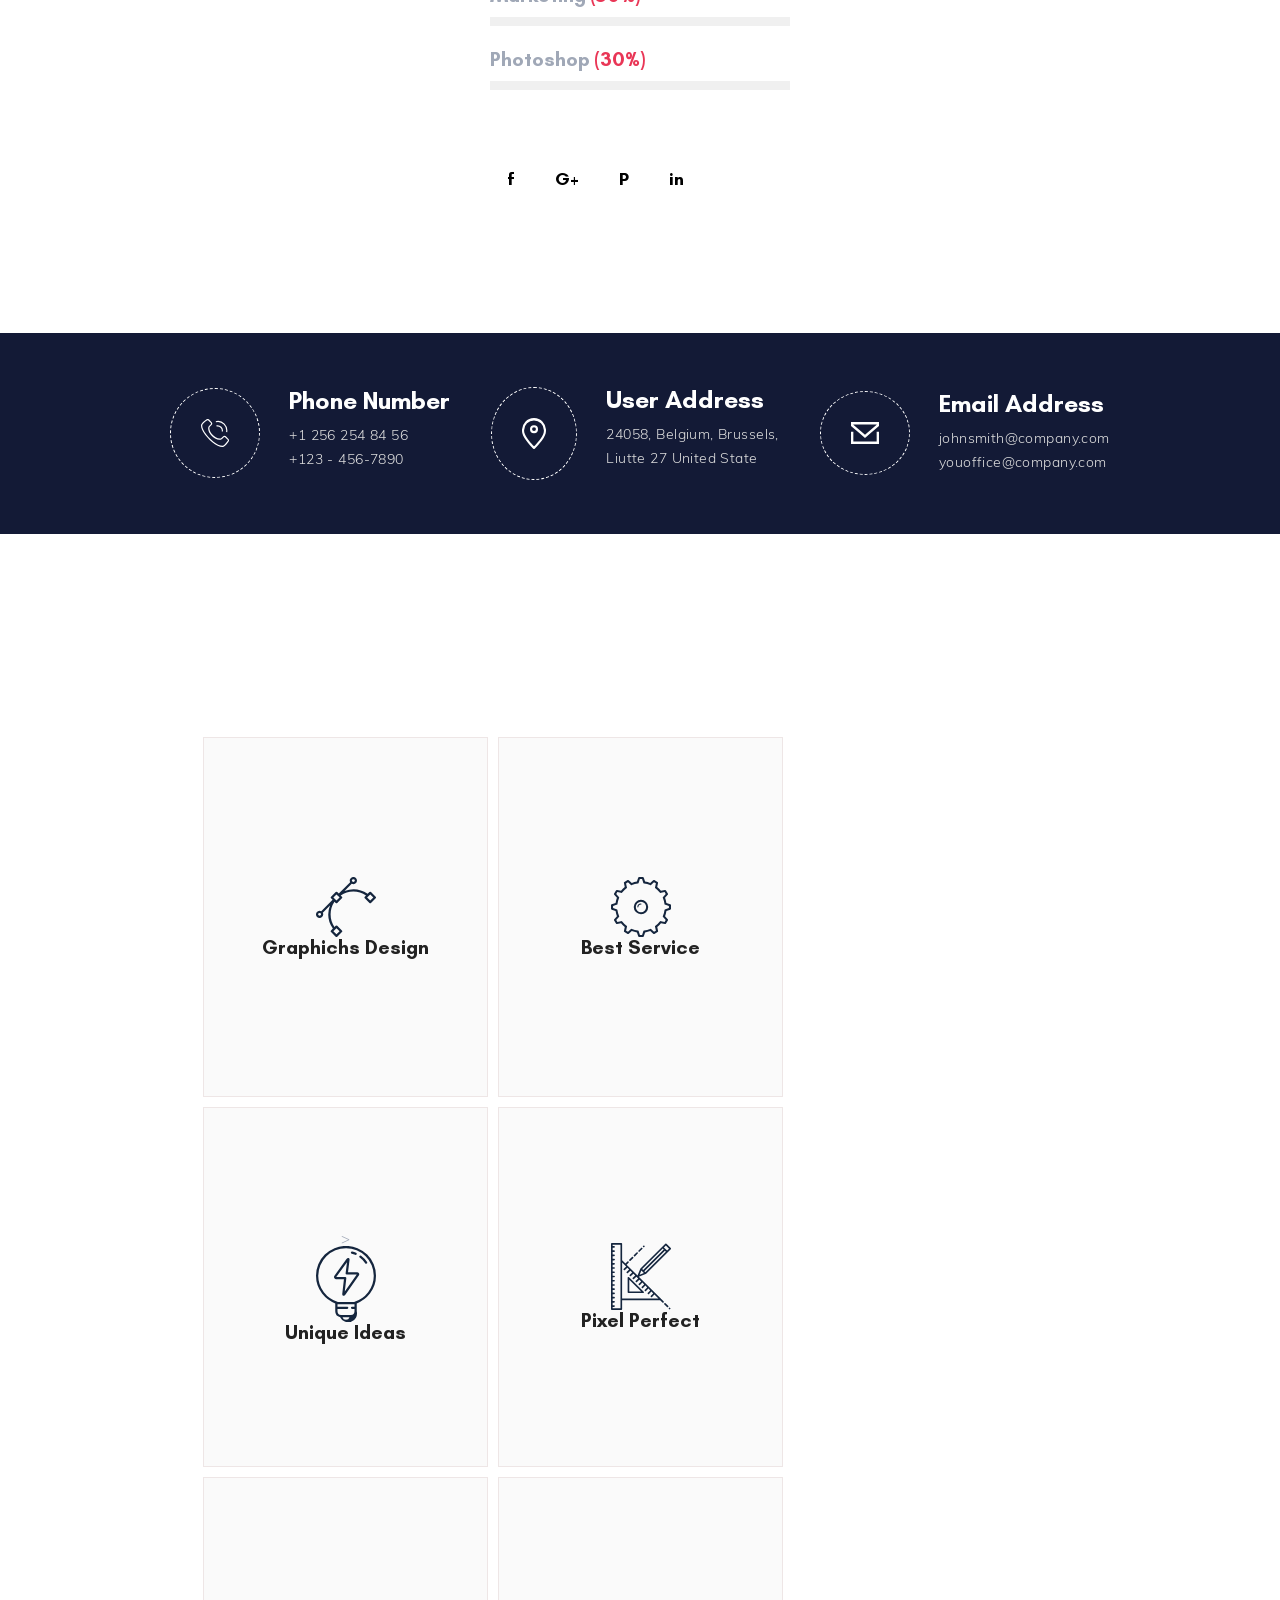
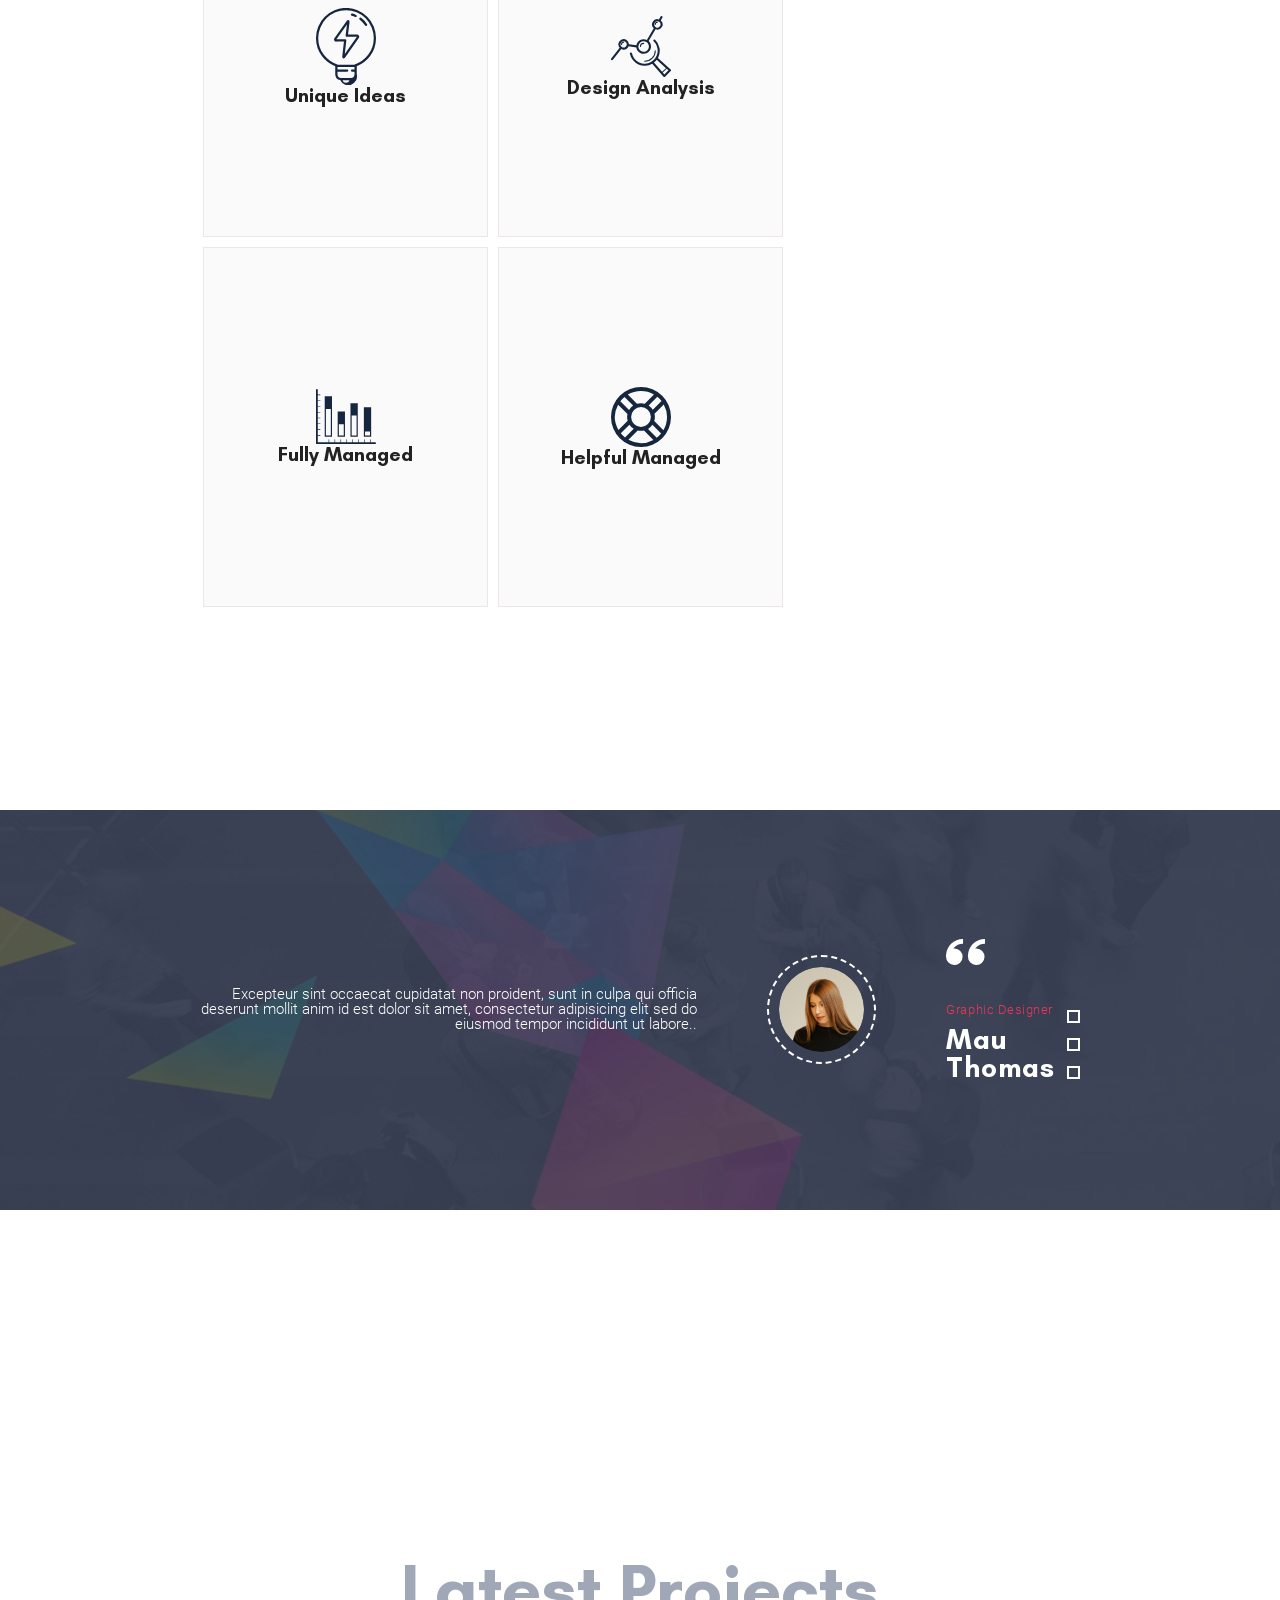
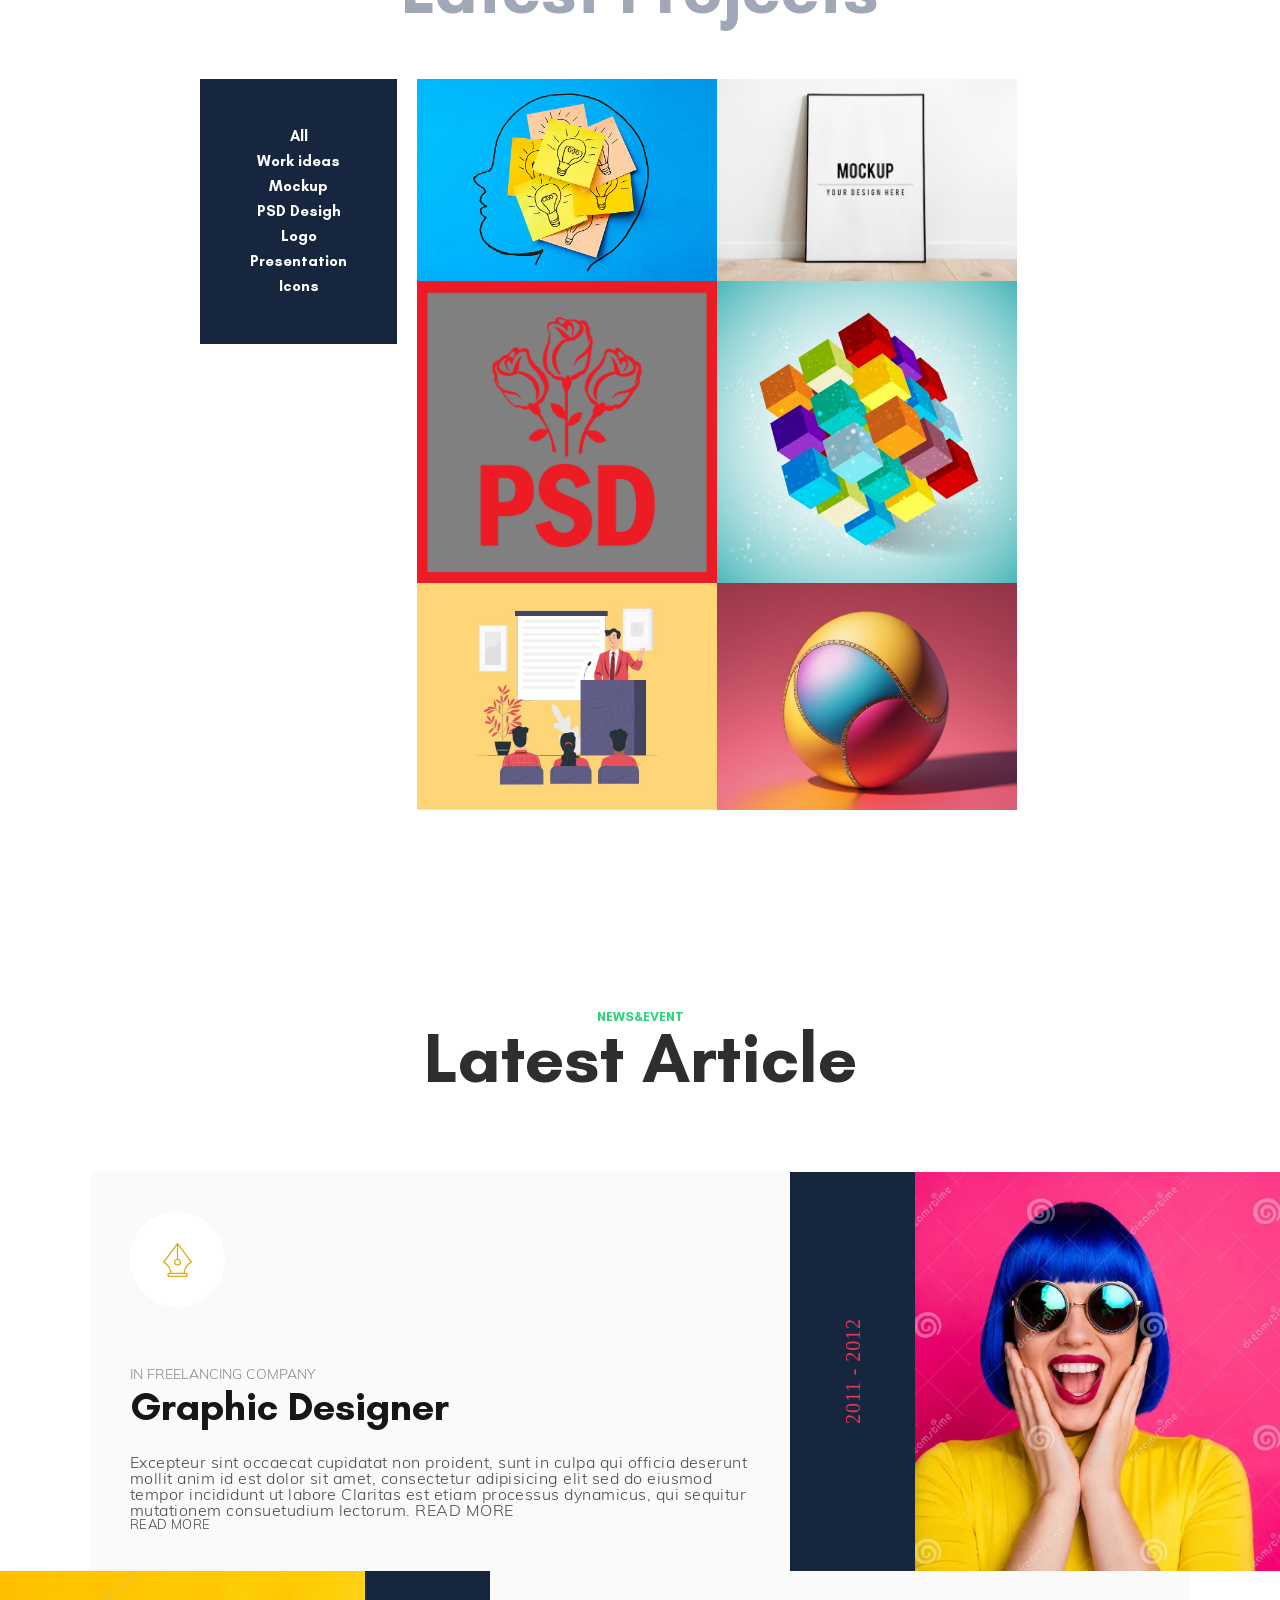
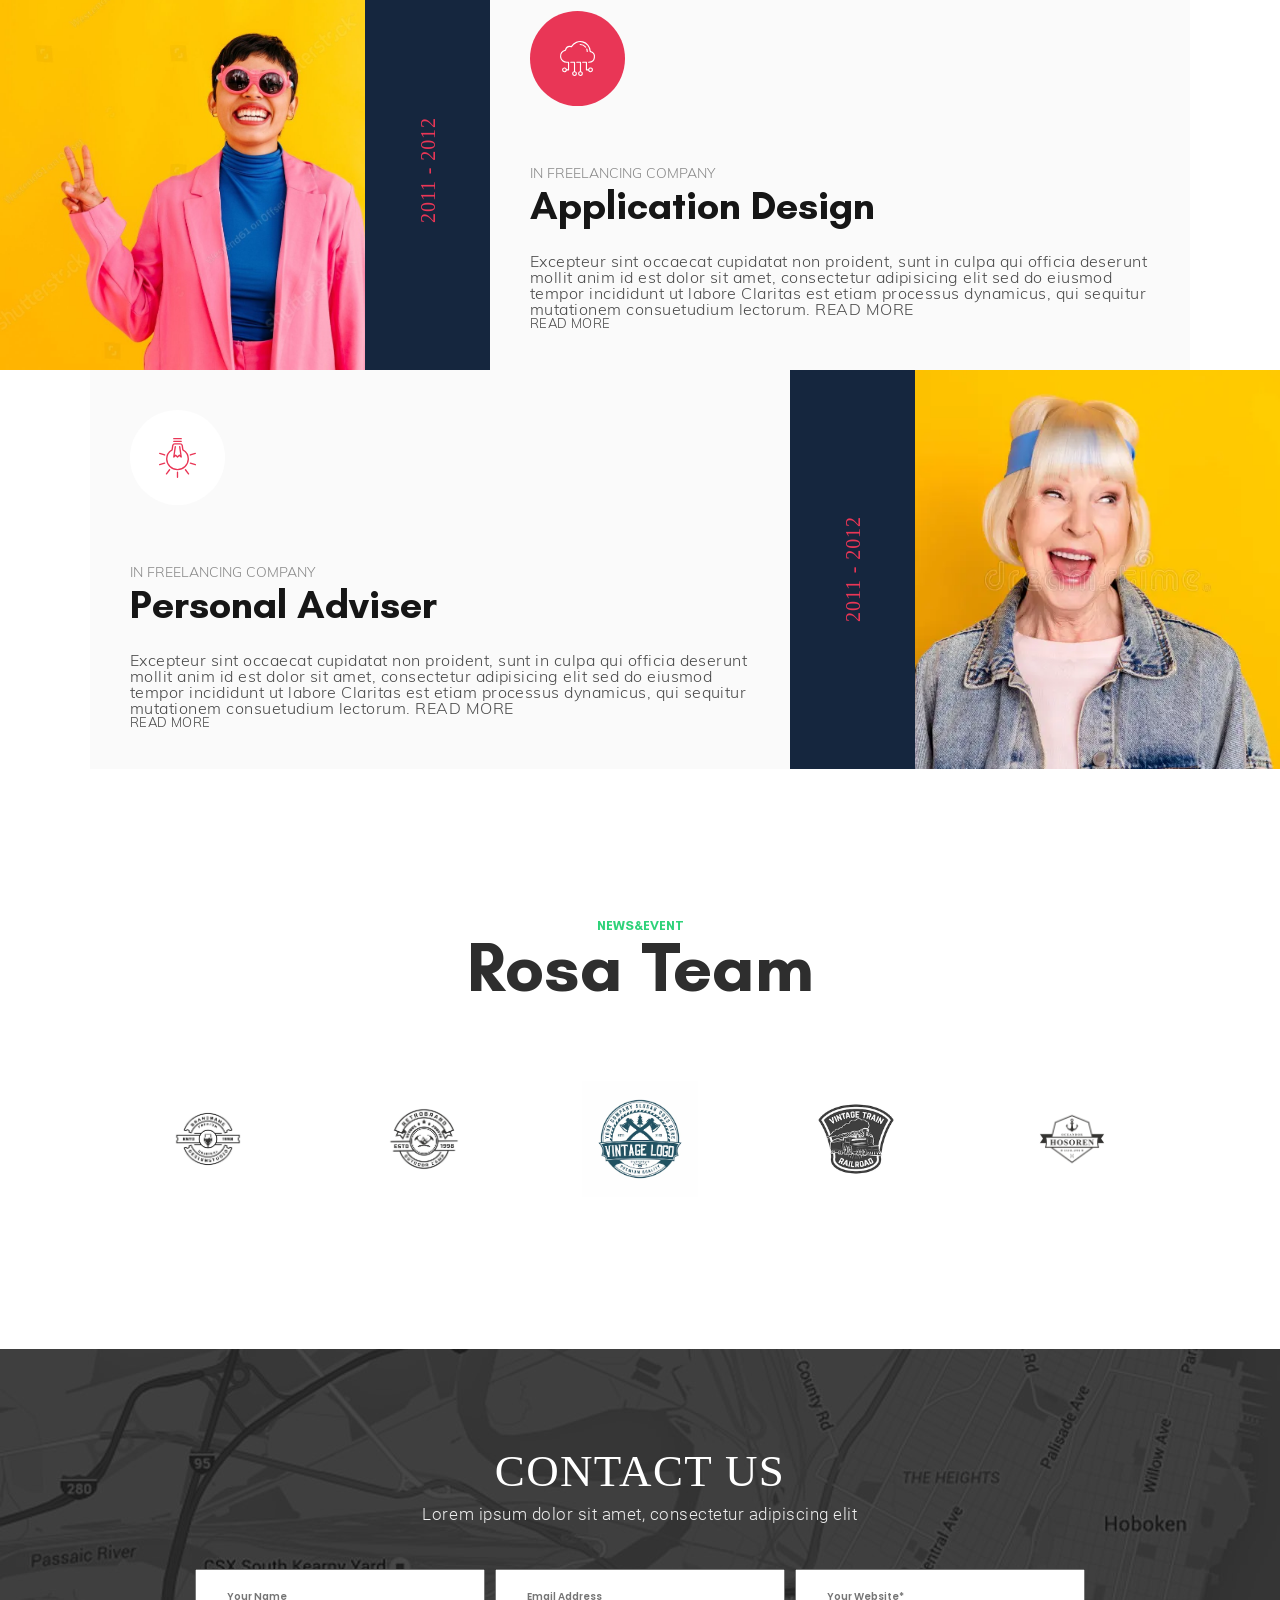
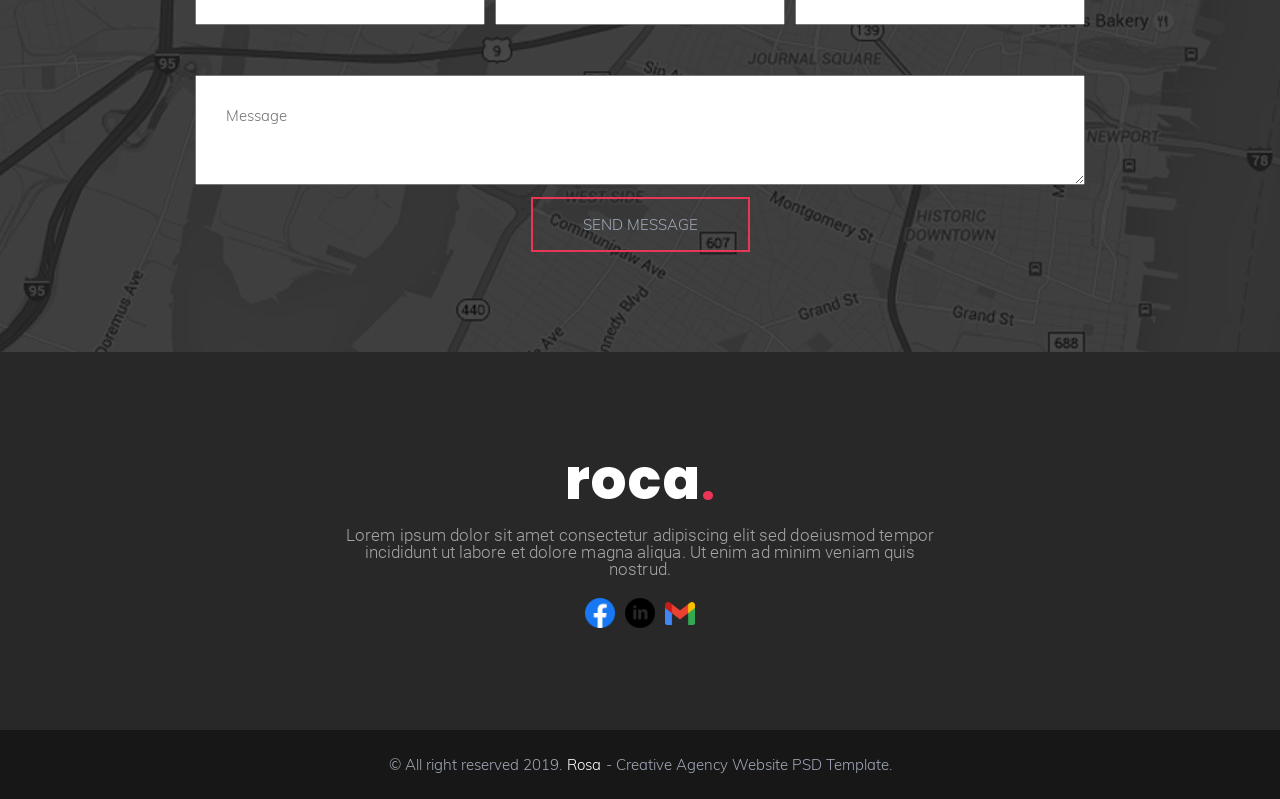
==== commit eef4428f: "add modal" ====
--- a/index.html
+++ b/index.html
@@ -629,13 +629,30 @@
             ></textarea>
           </div>
           <div class="input-field">
-            <button type="submit">SEND MESSAGE</button>
+            <button
+              id="modalbtn"
+              class="send-message open-sign-in"
+              type="submit"
+            >
+              SEND MESSAGE
+            </button>
           </div>
         </form>
       </section>
+
       <section class="modals">
-        <button class="open-sign-in btn">open sign in</button>
-      </section>
+        <div class="modal" id="sign-up-error-modal">
+          <div class="modal-content">
+            <div class="modal-header">
+              <button class="x-button">X</button>
+            </div>
+            <div class="modal-body">
+              Thank you for getting in touch! We appreciate you contacting us.
+            </div>
+          </div>
+        </div>
+      </section>
+
       <section class="footer-section">
         <div class="last-roca">
           <h3>roca</h3>
--- a/assets/css/styles.css
+++ b/assets/css/styles.css
@@ -769,7 +769,7 @@
   justify-content: center;
   align-items: center;
 }
-.input-field button {
+.send-message {
   border: 2px solid #e93656;
   color: #e93656;
   padding: 16px 50px;
@@ -778,7 +778,7 @@
   cursor: pointer;
   font-family: glaciabold;
 }
-.input-field button:hover {
+.send-message:hover {
   background-color: #e93656;
   color: #ffffff;
 }
@@ -862,3 +862,126 @@
 footer :nth-child(2) {
   color: #ffffff;
 }
+
+/* modal */
+.x-button {
+  background-color: #e93656;
+  padding: 10px;
+  border: none;
+  cursor: pointer;
+  width: 40px;
+  height: 40px;
+  border-radius: 50%;
+  margin: 5px 15px;
+  color: wheat;
+  transition: 0.2s ease-in-out;
+}
+.x-button:hover {
+  font-size: 20px;
+  width: 45px;
+  height: 45px;
+  padding: 0;
+  margin: 2.5px 10px;
+} /* 
+.grey-line {
+  background-color: rgb(61, 58, 61);
+  min-width: 400px;
+  display: flex;
+  justify-content: flex-end;
+}
+.white-line {
+  background-color: white;
+  color: black;
+  min-height: 100px;
+  display: flex;
+  align-items: center;
+  justify-content: center;
+}
+
+.modal {
+  background-color: white;
+  display: none;
+  position: fixed;
+  z-index: 1;
+  padding-top: 100px;
+  width: 100%;
+  height: 100%;
+  overflow: auto;
+  background: rgba(10, 10, 10, 0.884);
+
+  top: 0;
+  left: 0;
+  right: 0;
+  bottom: 0;
+}
+.white-line p {
+  color: black;
+  max-width: 200px;
+  text-align: center;
+}
+
+.modal.open {
+  display: block;
+  position: fixed;
+  top: 0;
+  left: 0;
+  right: 0;
+  bottom: 0;
+  background-color: rgba(0, 0, 0, 0.9);
+}
+.modal-content {
+  max-width: 900px;
+  width: 90%;
+  margin: auto;
+  background-color: rgba(255, 255, 255, 0.9);
+
+  position: absolute;
+  top: 50%;
+  left: 0;
+  right: 0;
+  transform: translateY(-50%);
+  font-size: 24px;
+} */
+
+.modal {
+  border: 1px solid black;
+  padding: 20px;
+  display: none;
+  width: 100%;
+  height: 100%;
+}
+.modal.open {
+  display: block;
+  position: fixed;
+  top: 0;
+  left: 0;
+  right: 0;
+  bottom: 0;
+  background-color: rgba(0, 0, 0, 0.9);
+}
+.modal-content {
+  max-width: 900px;
+  width: 90%;
+  margin: auto;
+  background-color: rgb(226, 224, 224);
+
+  position: absolute;
+  top: 50%;
+  left: 0;
+  right: 0;
+  transform: translateY(-50%);
+  font-size: 24px;
+}
+.modal-header {
+  background-color: rgb(134, 122, 134);
+  min-width: 400px;
+  display: flex;
+  justify-content: flex-end;
+}
+
+.modal-body {
+  padding: 30px;
+  color: black;
+  font-family: muli;
+  text-align: center;
+}
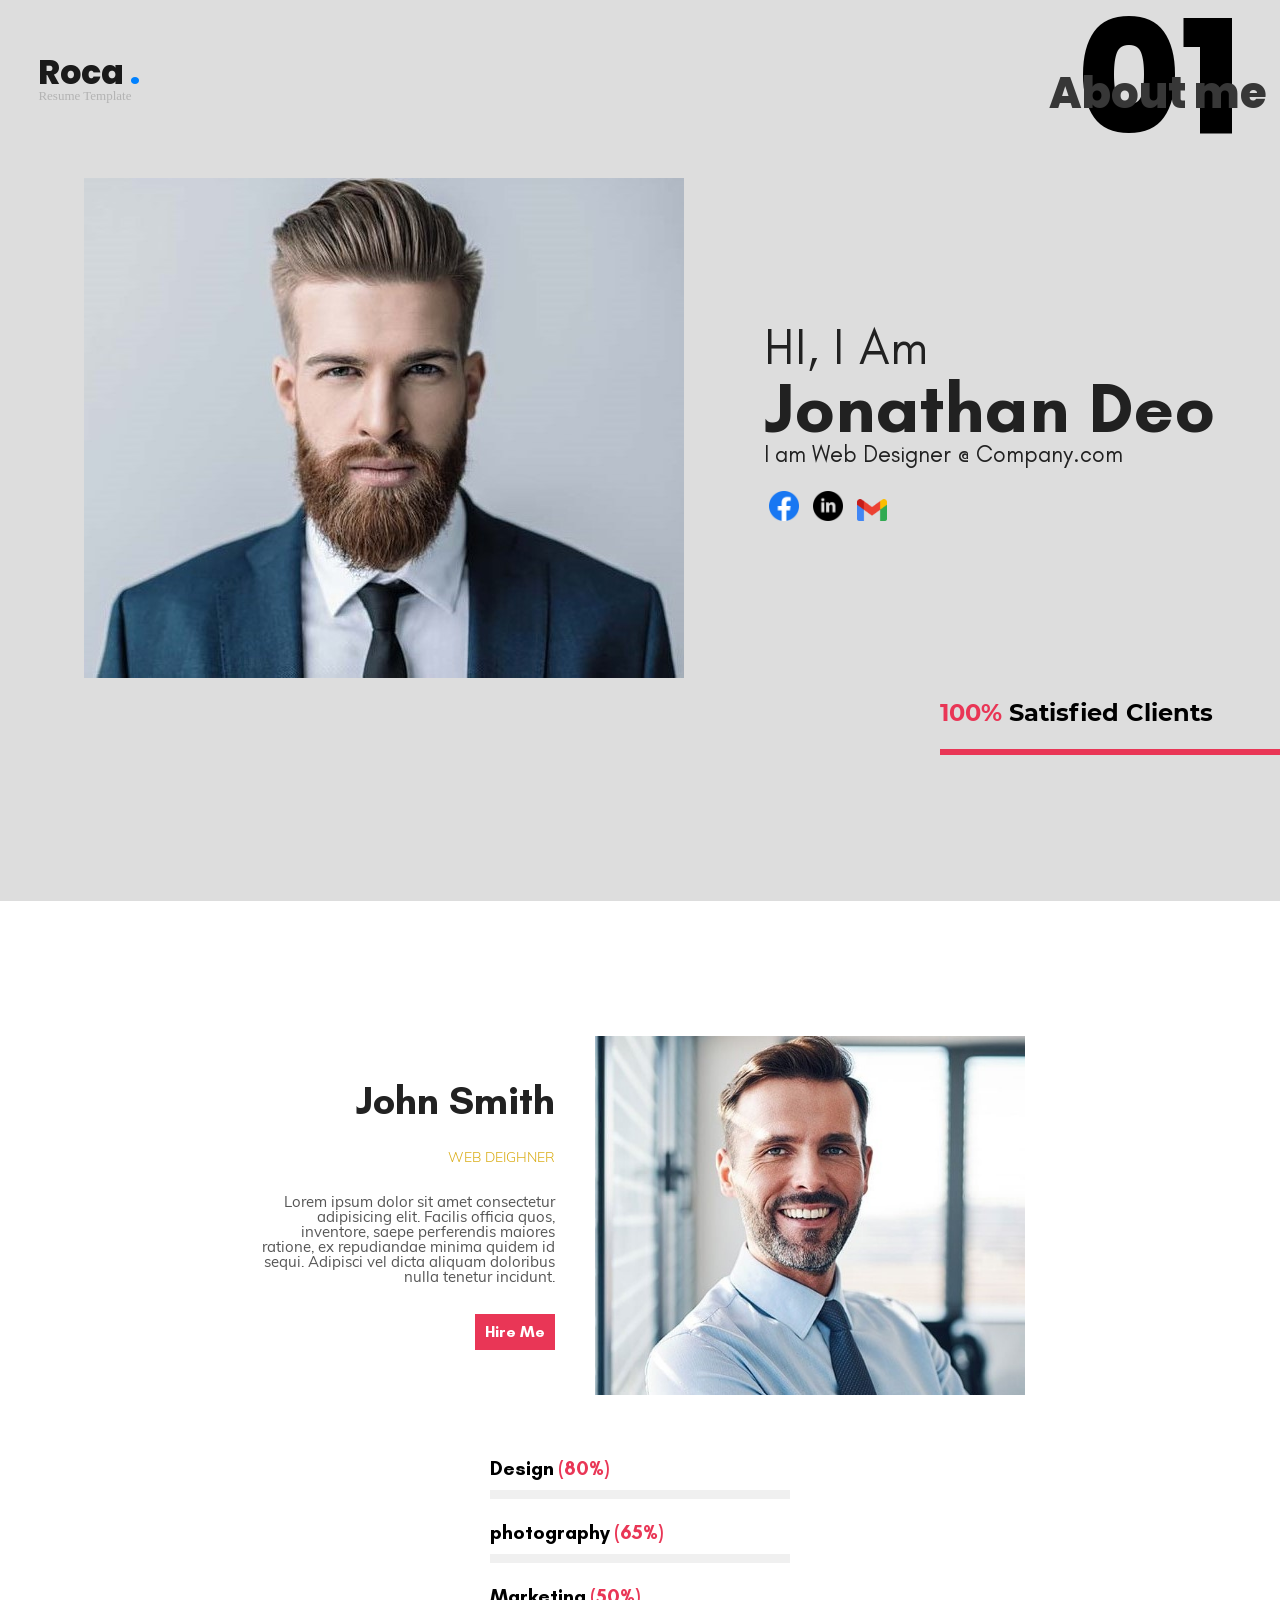
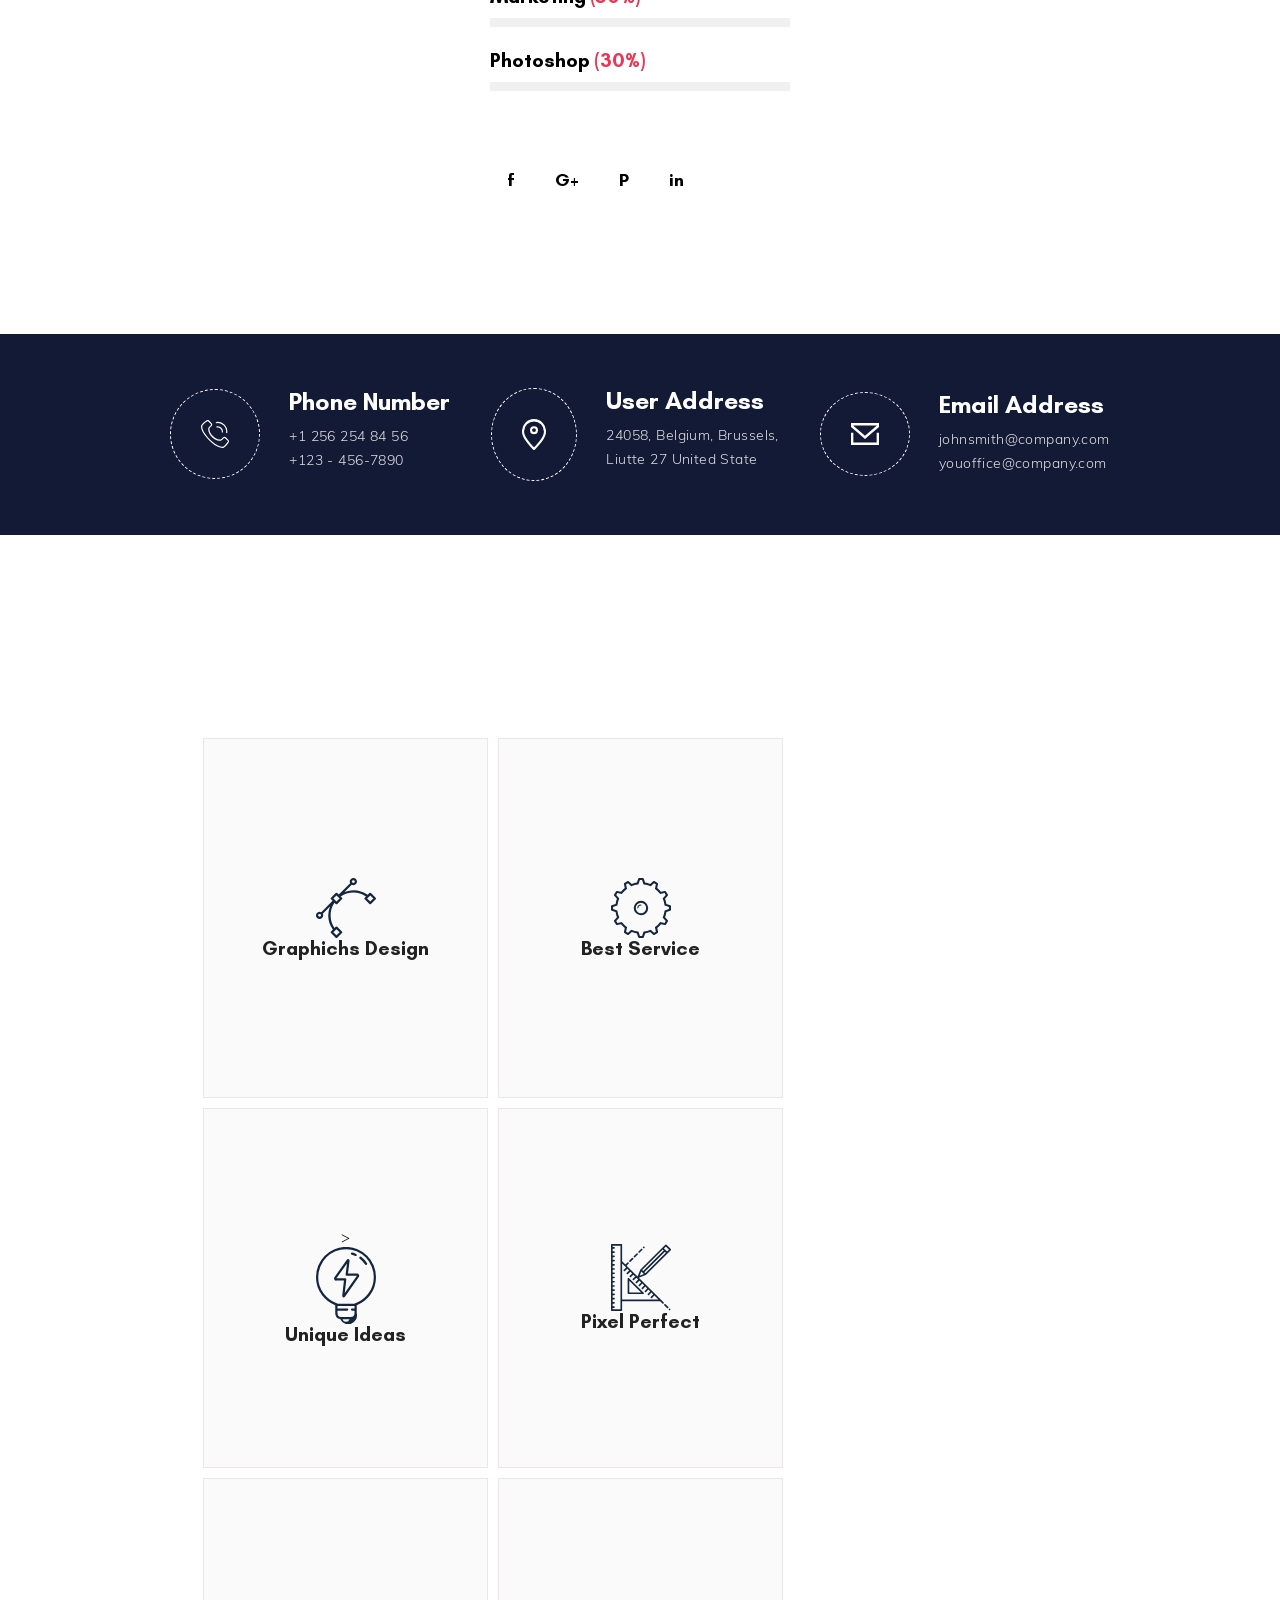
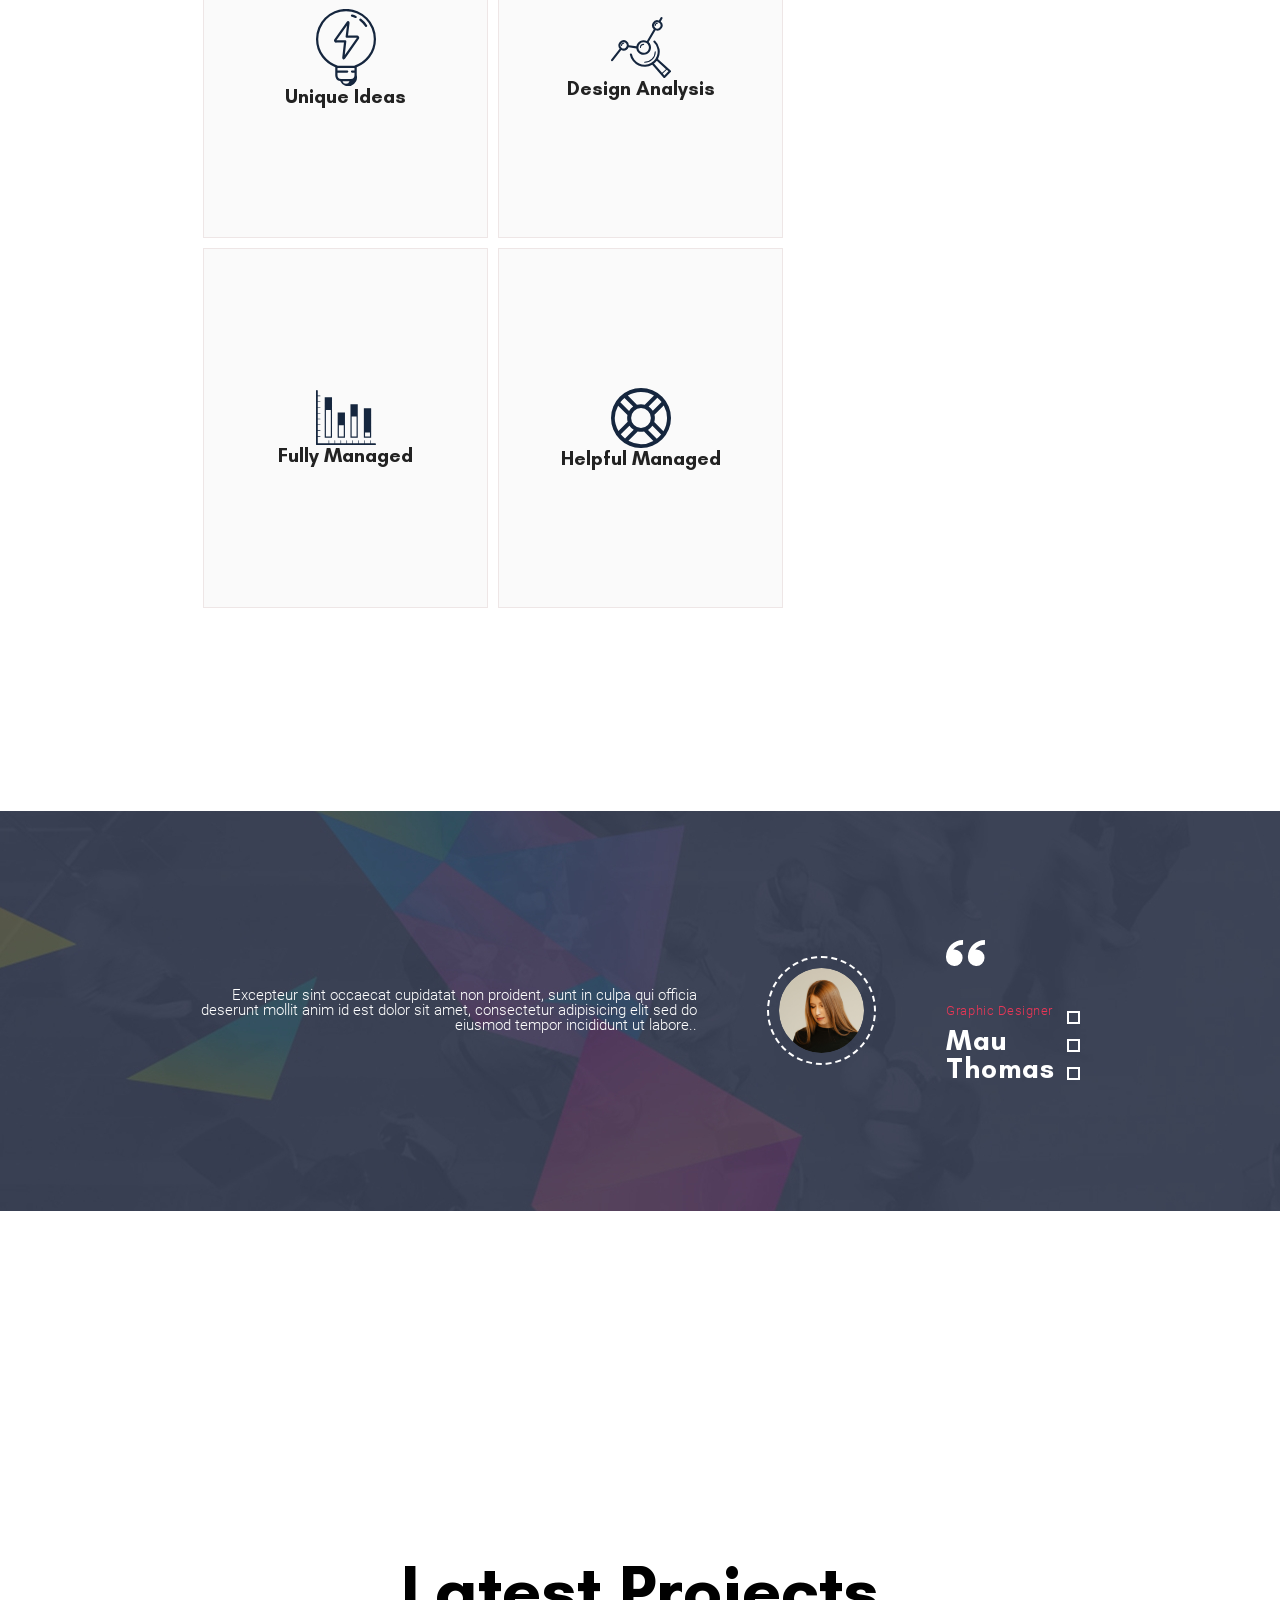
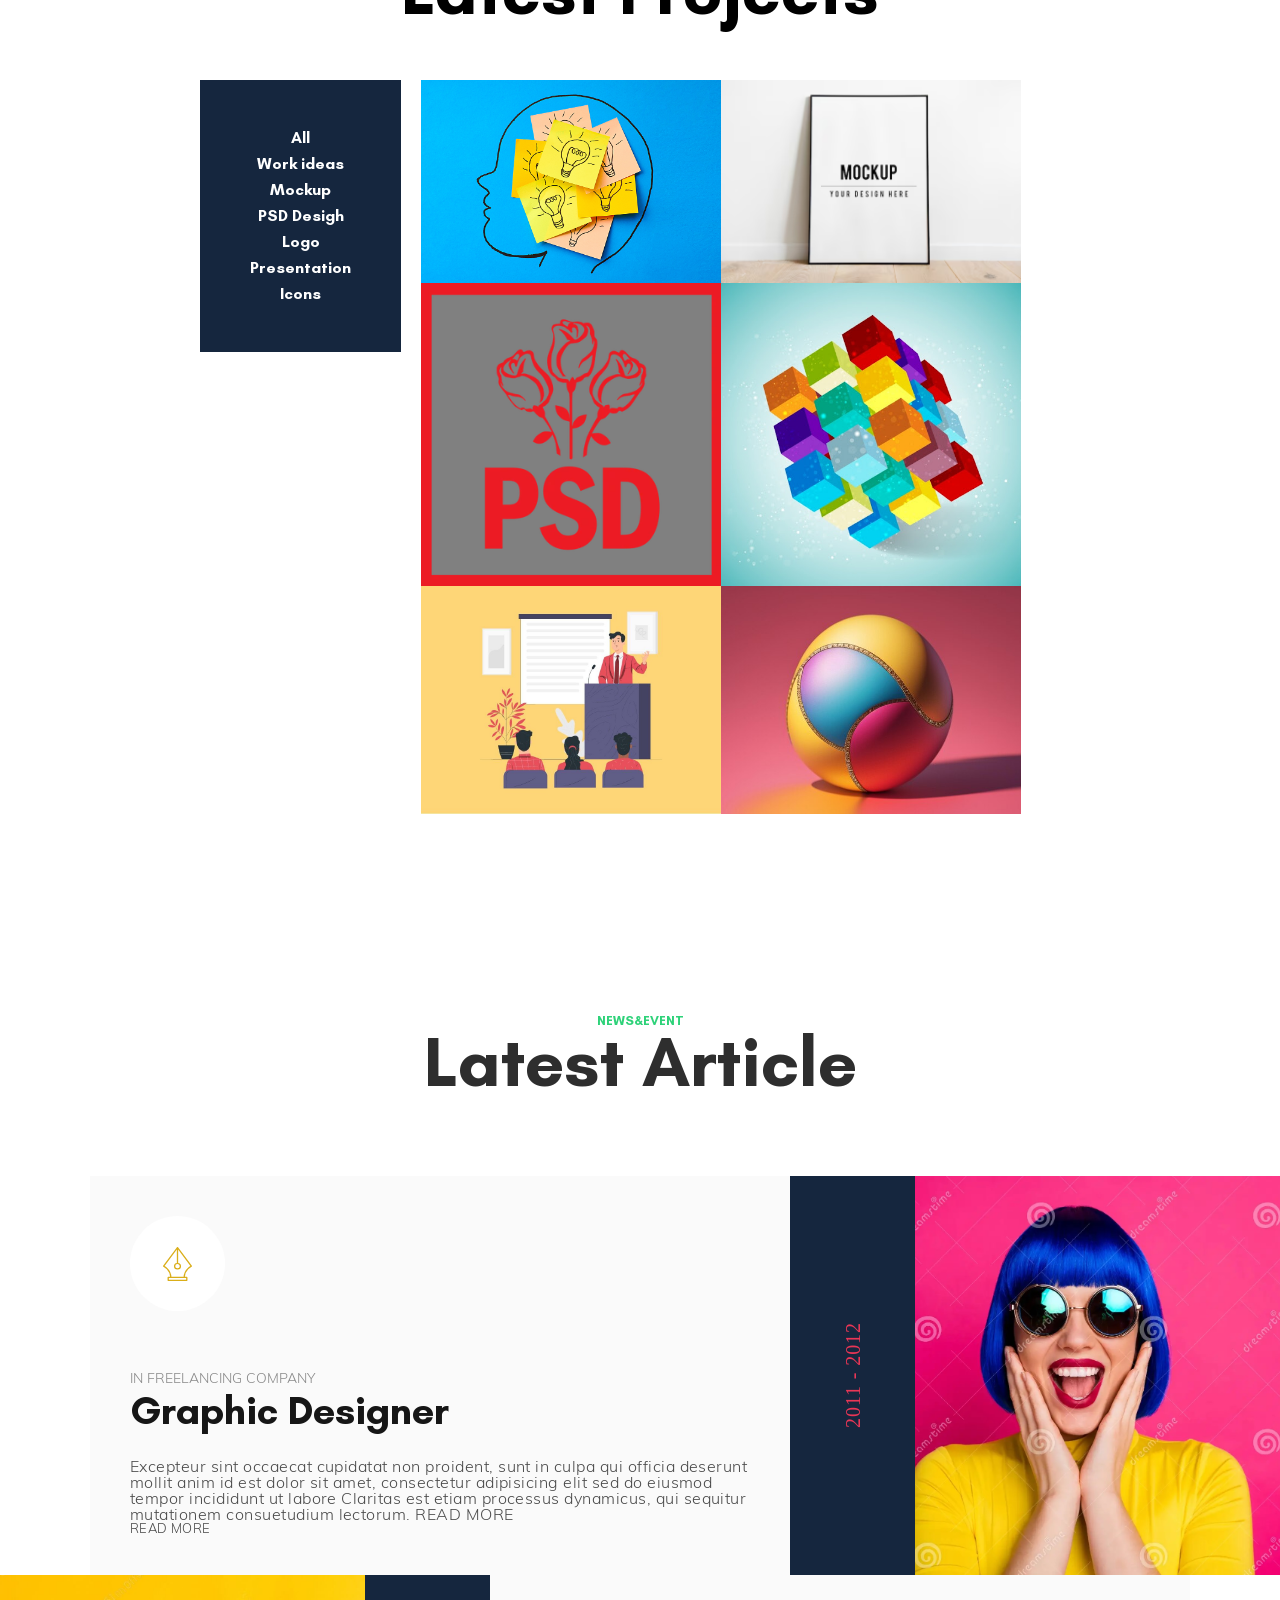
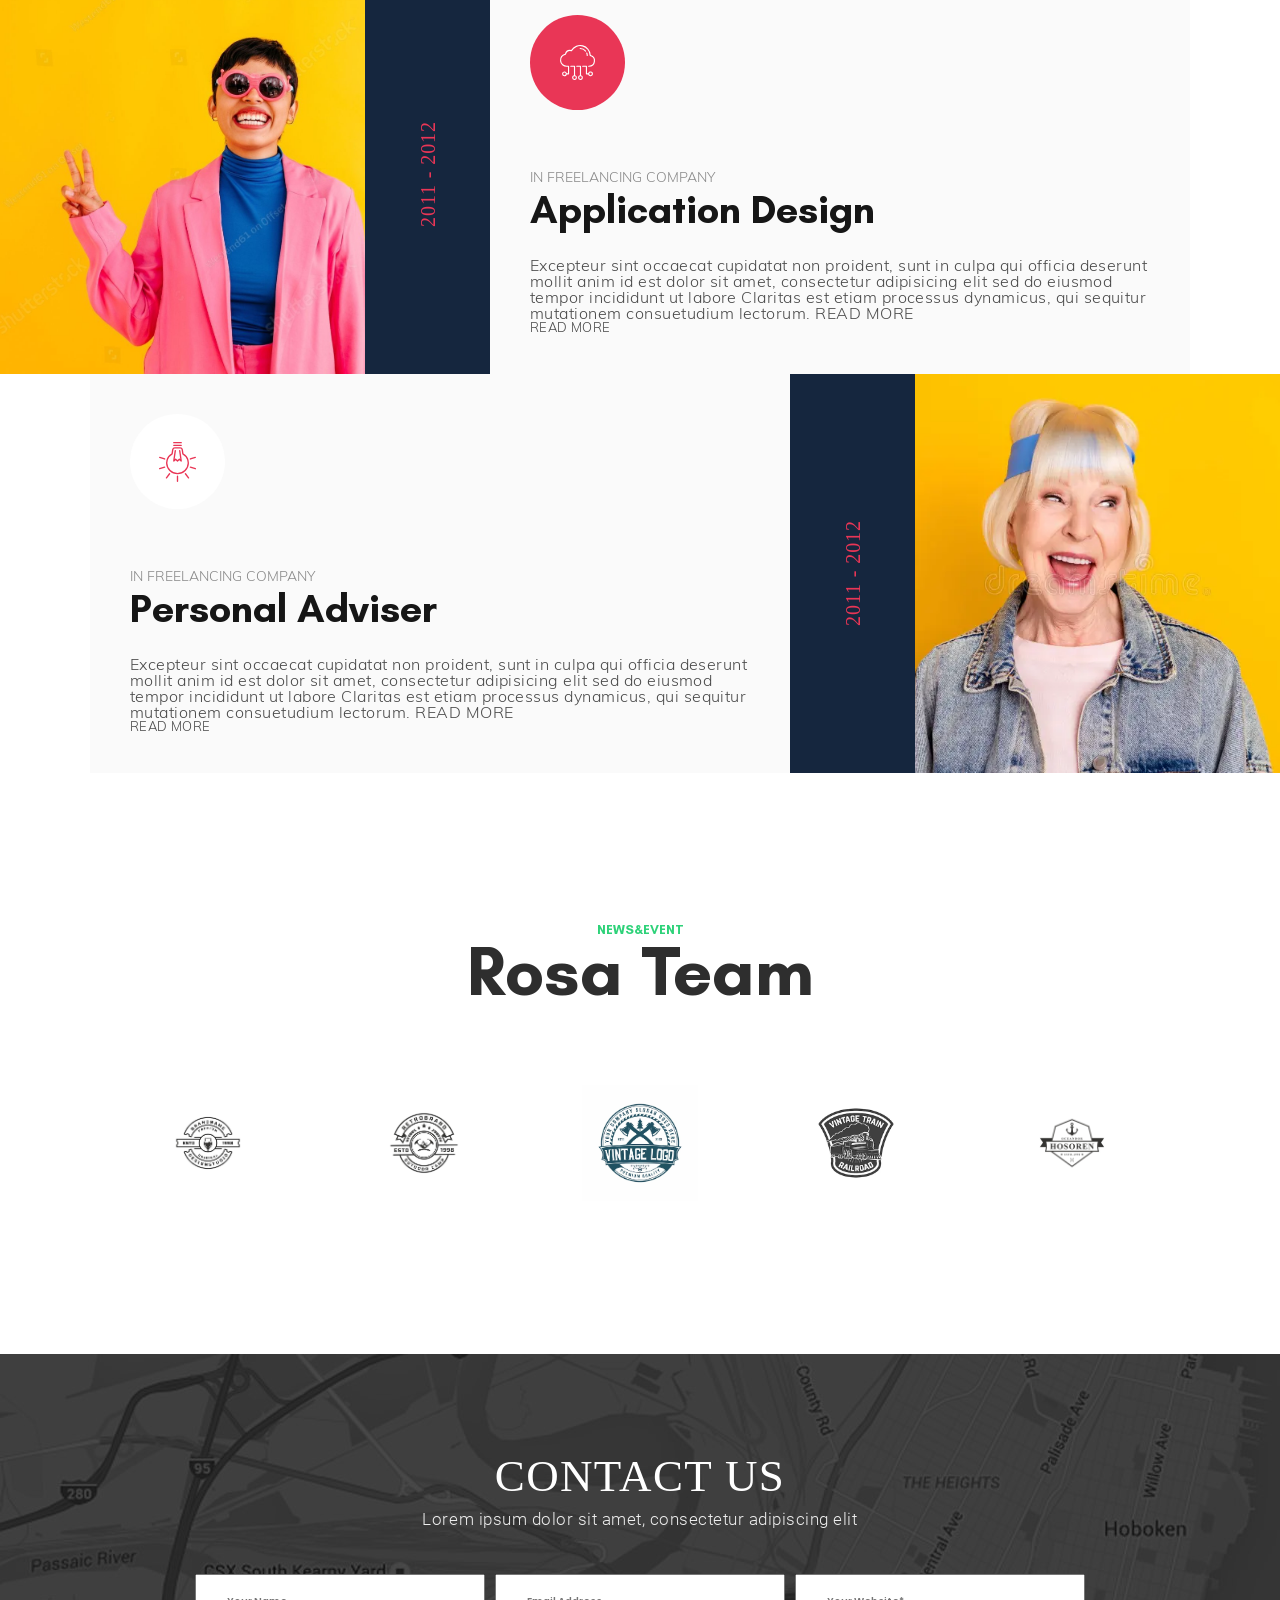
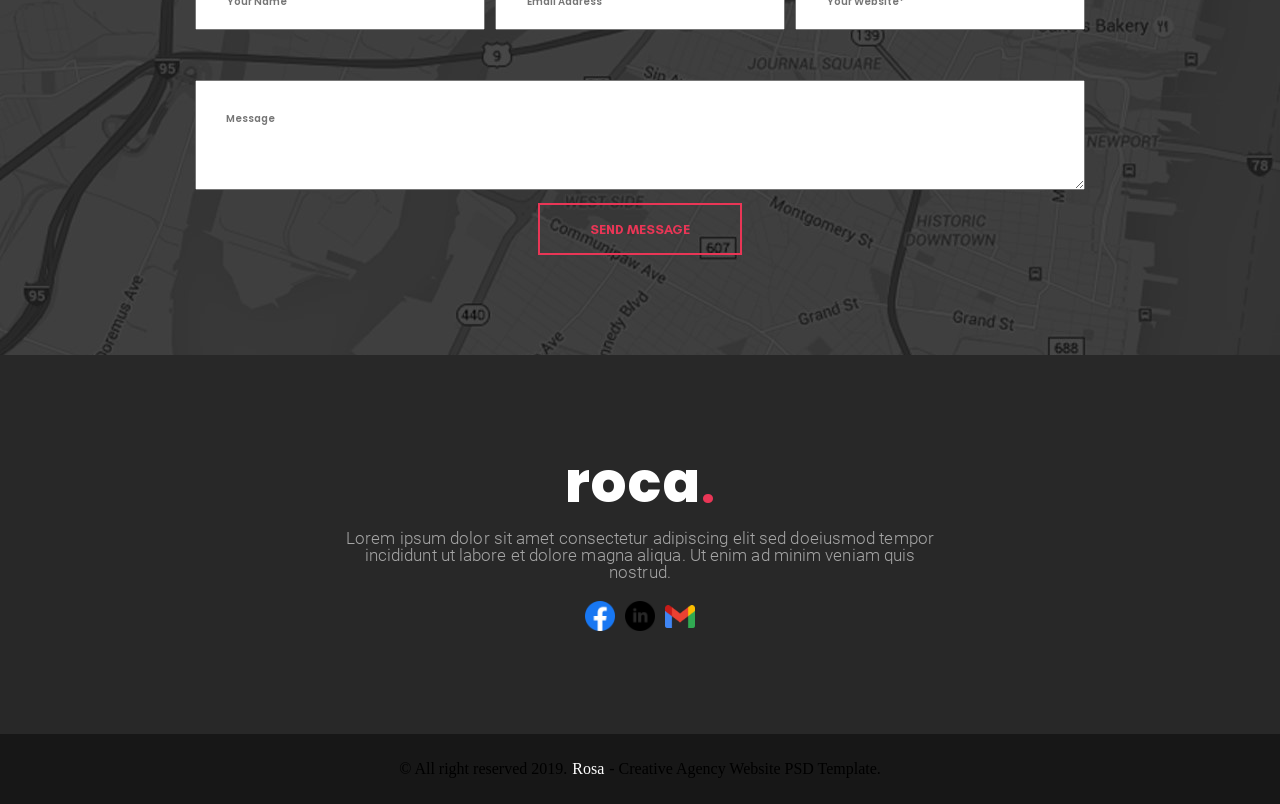
==== commit 0603e0a9: "add filter" ====
--- a/index.html
+++ b/index.html
@@ -13,7 +13,7 @@
       <section class="header-spans">
         <div class="roca">
           <span>Roca</span>
-          <span class="header-dot">.</span>
+          <span class="dot">.</span>
         </div>
         <span class="Template">Resume Template</span>
       </section>
@@ -359,39 +359,39 @@
           <h3>Latest Projects</h3>
           <div class="l-projects">
             <div class="list">
-              <ul>
-                <li>
+              <ul class="btn-container" id="myBtnContainer">
+                <li class="btn active" onclick="filterObjects('all')">
                   All
                   <div class="line"></div>
                 </li>
-                <li>
+                <li class="btn" onclick="filterObjects('work')">
                   Work ideas
                   <div class="line"></div>
                 </li>
-                <li>
+                <li class="btn" onclick="filterObjects('mockup')">
                   Mockup
                   <div class="line"></div>
                 </li>
-                <li>
+                <li class="btn" onclick="filterObjects('psd')">
                   PSD Desigh
                   <div class="line"></div>
                 </li>
-                <li>
+                <li class="btn" onclick="filterObjects('log')">
                   Logo
                   <div class="line"></div>
                 </li>
-                <li>
+                <li class="btn" onclick="filterObjects('pres')">
                   Presentation
                   <div class="line"></div>
                 </li>
-                <li>
+                <li class="btn" onclick="filterObjects('icons')">
                   Icons
                   <div class="line"></div>
                 </li>
               </ul>
             </div>
             <div class="js-cards">
-              <div class="project-card">
+              <div class="filterDiv work">
                 <img class="cube" src="assets/img/work.jpg" alt="ideas" />
 
                 <div class="none">
@@ -401,7 +401,7 @@
                   <h4>Work Ideas</h4>
                 </div>
               </div>
-              <div class="project-card">
+              <div class="filterDiv mockup">
                 <img class="cube" src="assets/img/mockup.avif" alt="mockup" />
                 <div class="none">
                   <img src="assets/img/heart.svg" alt="heart" />
@@ -410,7 +410,7 @@
                   <h4>Mockup</h4>
                 </div>
               </div>
-              <div class="project-card">
+              <div class="filterDiv psd">
                 <img class="cube" src="assets/img/PSD.webp" alt="psd" />
                 <div class="none">
                   <img src="assets/img/heart.svg" alt="heart" />
@@ -419,7 +419,7 @@
                   <h4>PSD Design</h4>
                 </div>
               </div>
-              <div class="project-card">
+              <div class="filterDiv log">
                 <img class="cube" src="assets/img/cube.jpg" alt="cube" />
                 <div class="none">
                   <img src="assets/img/heart.svg" alt="heart" />
@@ -428,7 +428,7 @@
                   <h4>Logo</h4>
                 </div>
               </div>
-              <div class="project-card">
+              <div class="filterDiv pres">
                 <img
                   class="cube"
                   src="assets/img/presentation.png"
@@ -441,7 +441,7 @@
                   <h4>Presentation</h4>
                 </div>
               </div>
-              <div class="project-card">
+              <div class="filterDiv icons">
                 <img class="cube" src="assets/img/ball.jpg" alt="icons" />
                 <div class="none">
                   <img src="assets/img/heart.svg" alt="heart" />
@@ -629,11 +629,7 @@
             ></textarea>
           </div>
           <div class="input-field">
-            <button
-              id="modalbtn"
-              class="send-message open-sign-in"
-              type="submit"
-            >
+            <button id="modalbtn" class="send-message" type="submit">
               SEND MESSAGE
             </button>
           </div>
@@ -641,14 +637,22 @@
       </section>
 
       <section class="modals">
+        <div class="modal" id="sign-up-modal">
+          <div class="modal-content">
+            <div class="modal-header">
+              <button class="x-button">X</button>
+            </div>
+            <div class="modal-body">
+              Thank you for getting in touch! We appreciate you contacting us.
+            </div>
+          </div>
+        </div>
         <div class="modal" id="sign-up-error-modal">
           <div class="modal-content">
             <div class="modal-header">
               <button class="x-button">X</button>
             </div>
-            <div class="modal-body">
-              Thank you for getting in touch! We appreciate you contacting us.
-            </div>
+            <div class="modal-body">error</div>
           </div>
         </div>
       </section>
--- a/assets/css/styles.css
+++ b/assets/css/styles.css
@@ -56,8 +56,9 @@
 .roca {
   font-size: 33px;
   font-family: extrabold;
-}
-.header-dot {
+  color: #1a1a1a;
+}
+.dot {
   color: #0081ff;
 }
 .Template {
@@ -506,7 +507,7 @@
   gap: 10px;
   padding: 50px;
 }
-.list ul li {
+.btn {
   display: flex;
 
   align-items: center;
@@ -516,7 +517,7 @@
   color: #ffffff;
   font-family: glaciabold;
 }
-.list ul li:hover {
+.btn:hover {
   color: #e93656;
   z-index: 1;
 }
@@ -527,17 +528,22 @@
   padding-left: 20px;
 }
 
-.project-card {
+.filterDiv {
   background-color: grey;
   border: 1px solid white;
   max-width: 300px;
   border: none;
-}
+  display: none;
+}
+
 .l-projects {
   display: flex;
 }
-
-.project-card img {
+.show {
+  display: block;
+}
+
+.filterDiv img {
   max-width: 100%;
 
   object-fit: cover;
@@ -853,8 +859,13 @@
   gap: 5px;
 }
 
-footer :first-child,
-:last-child {
+footer:first-child {
+  color: #a0a8b7;
+  font-size: 15px;
+  font-family: muli;
+}
+
+footer:last-child {
   color: #a0a8b7;
   font-size: 15px;
   font-family: muli;
@@ -882,44 +893,15 @@
   height: 45px;
   padding: 0;
   margin: 2.5px 10px;
-} /* 
-.grey-line {
-  background-color: rgb(61, 58, 61);
-  min-width: 400px;
-  display: flex;
-  justify-content: flex-end;
-}
-.white-line {
-  background-color: white;
-  color: black;
-  min-height: 100px;
-  display: flex;
-  align-items: center;
-  justify-content: center;
 }
 
 .modal {
-  background-color: white;
+  border: 1px solid black;
+  padding: 20px;
   display: none;
-  position: fixed;
-  z-index: 1;
-  padding-top: 100px;
   width: 100%;
   height: 100%;
-  overflow: auto;
-  background: rgba(10, 10, 10, 0.884);
-
-  top: 0;
-  left: 0;
-  right: 0;
-  bottom: 0;
-}
-.white-line p {
-  color: black;
-  max-width: 200px;
-  text-align: center;
-}
-
+}
 .modal.open {
   display: block;
   position: fixed;
@@ -933,7 +915,7 @@
   max-width: 900px;
   width: 90%;
   margin: auto;
-  background-color: rgba(255, 255, 255, 0.9);
+  background-color: rgb(226, 224, 224);
 
   position: absolute;
   top: 50%;
@@ -941,36 +923,6 @@
   right: 0;
   transform: translateY(-50%);
   font-size: 24px;
-} */
-
-.modal {
-  border: 1px solid black;
-  padding: 20px;
-  display: none;
-  width: 100%;
-  height: 100%;
-}
-.modal.open {
-  display: block;
-  position: fixed;
-  top: 0;
-  left: 0;
-  right: 0;
-  bottom: 0;
-  background-color: rgba(0, 0, 0, 0.9);
-}
-.modal-content {
-  max-width: 900px;
-  width: 90%;
-  margin: auto;
-  background-color: rgb(226, 224, 224);
-
-  position: absolute;
-  top: 50%;
-  left: 0;
-  right: 0;
-  transform: translateY(-50%);
-  font-size: 24px;
 }
 .modal-header {
   background-color: rgb(134, 122, 134);
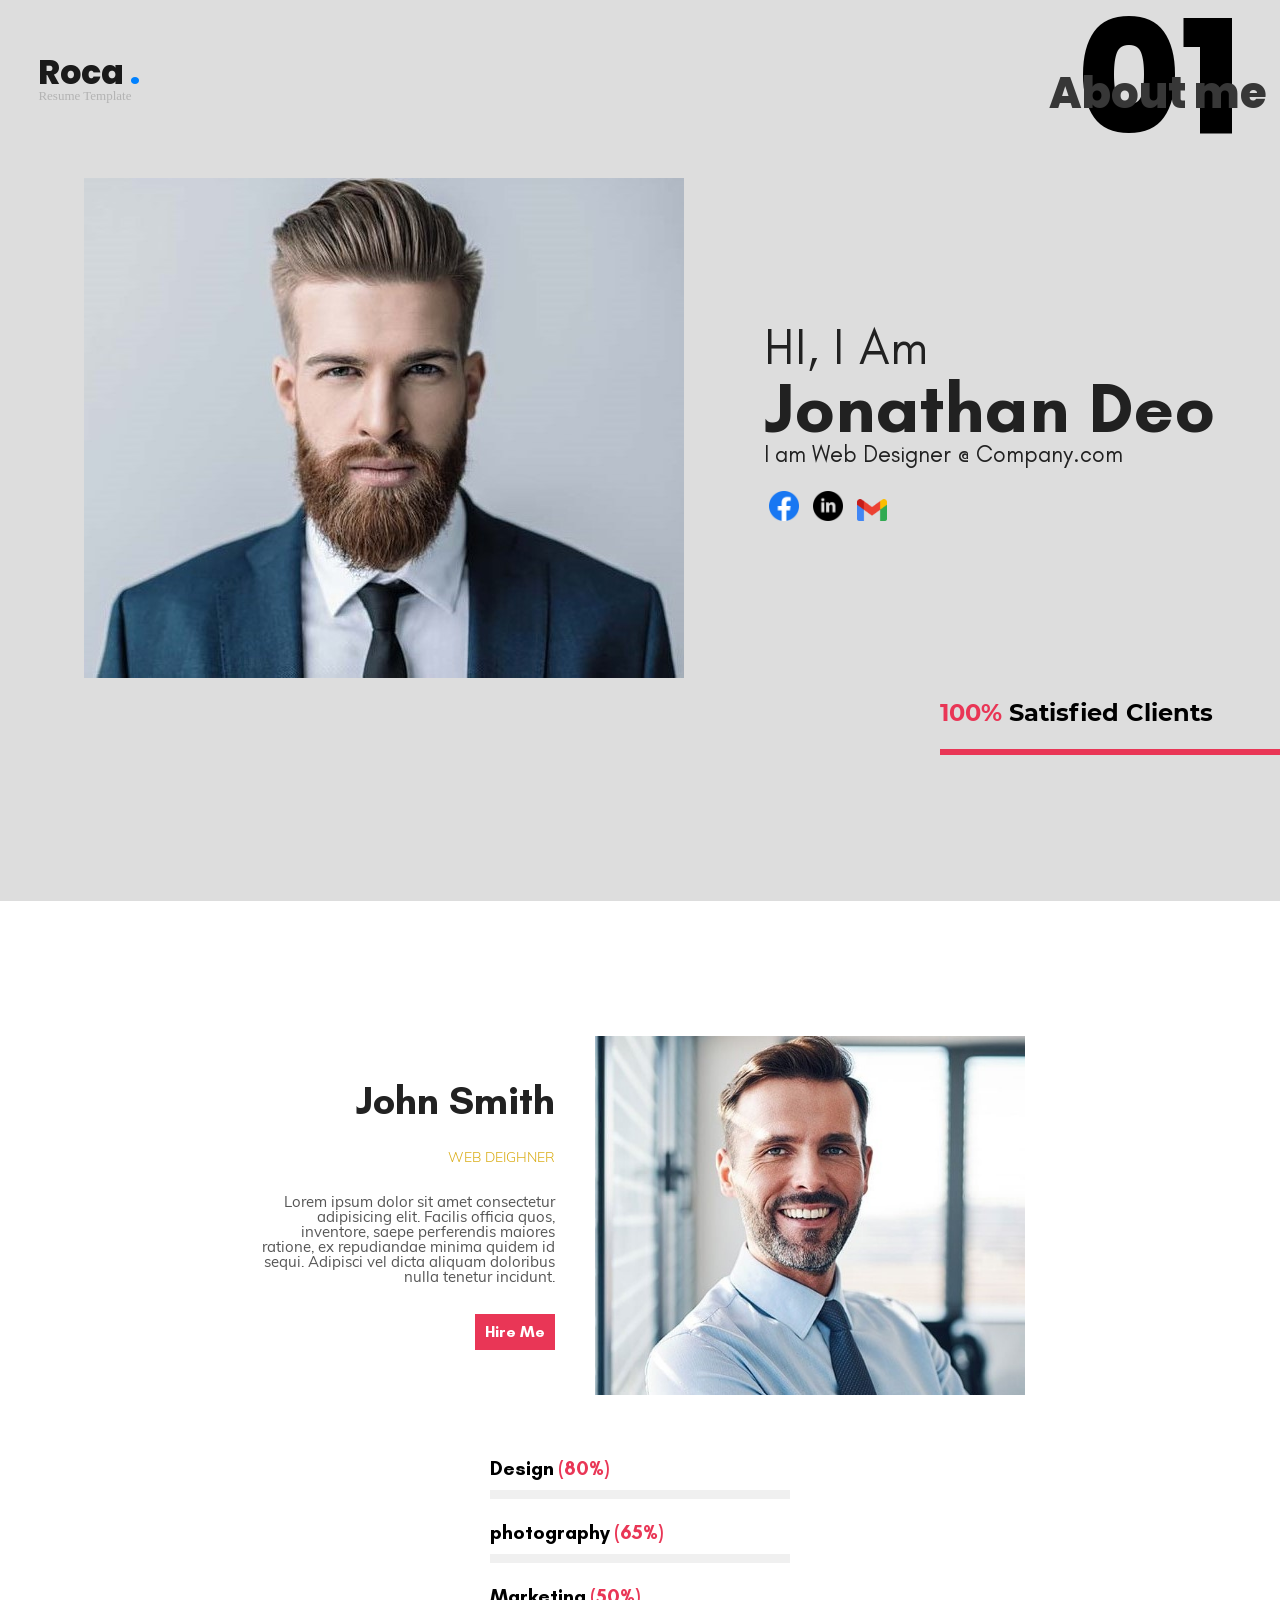
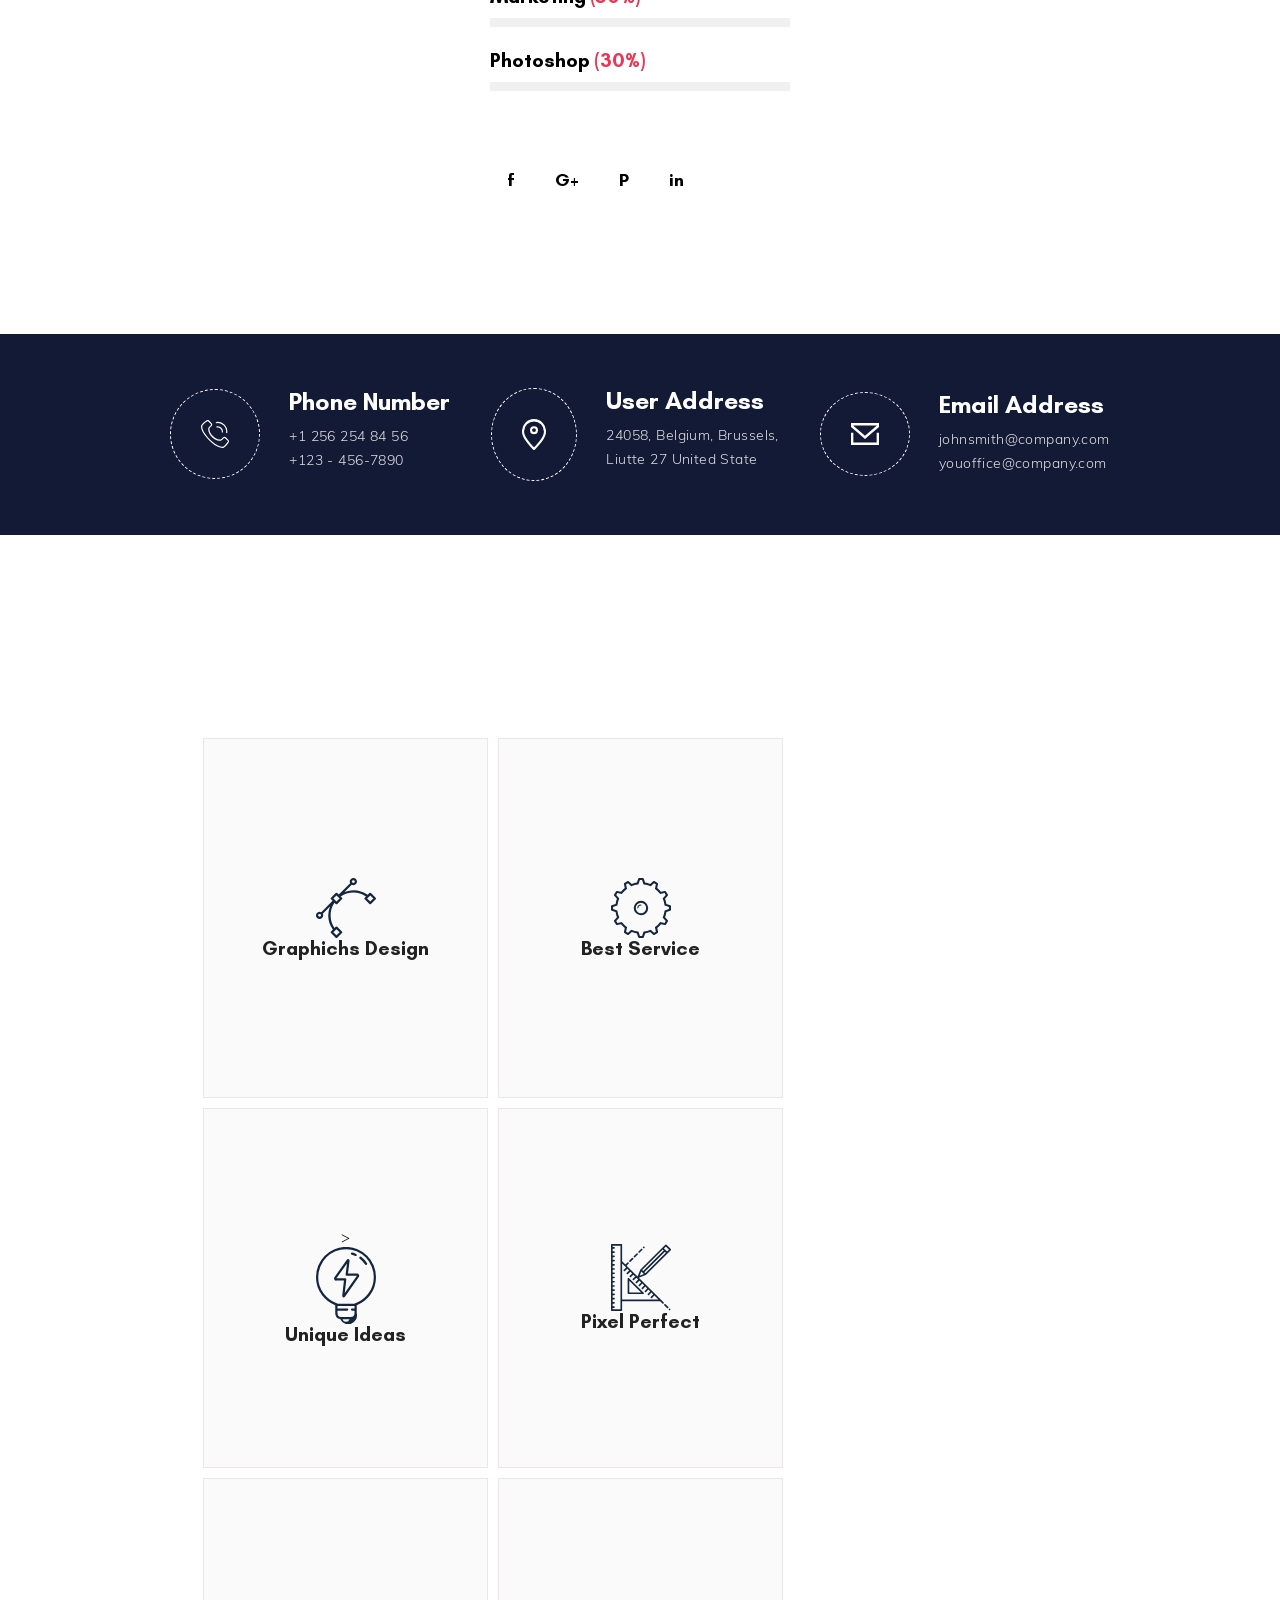
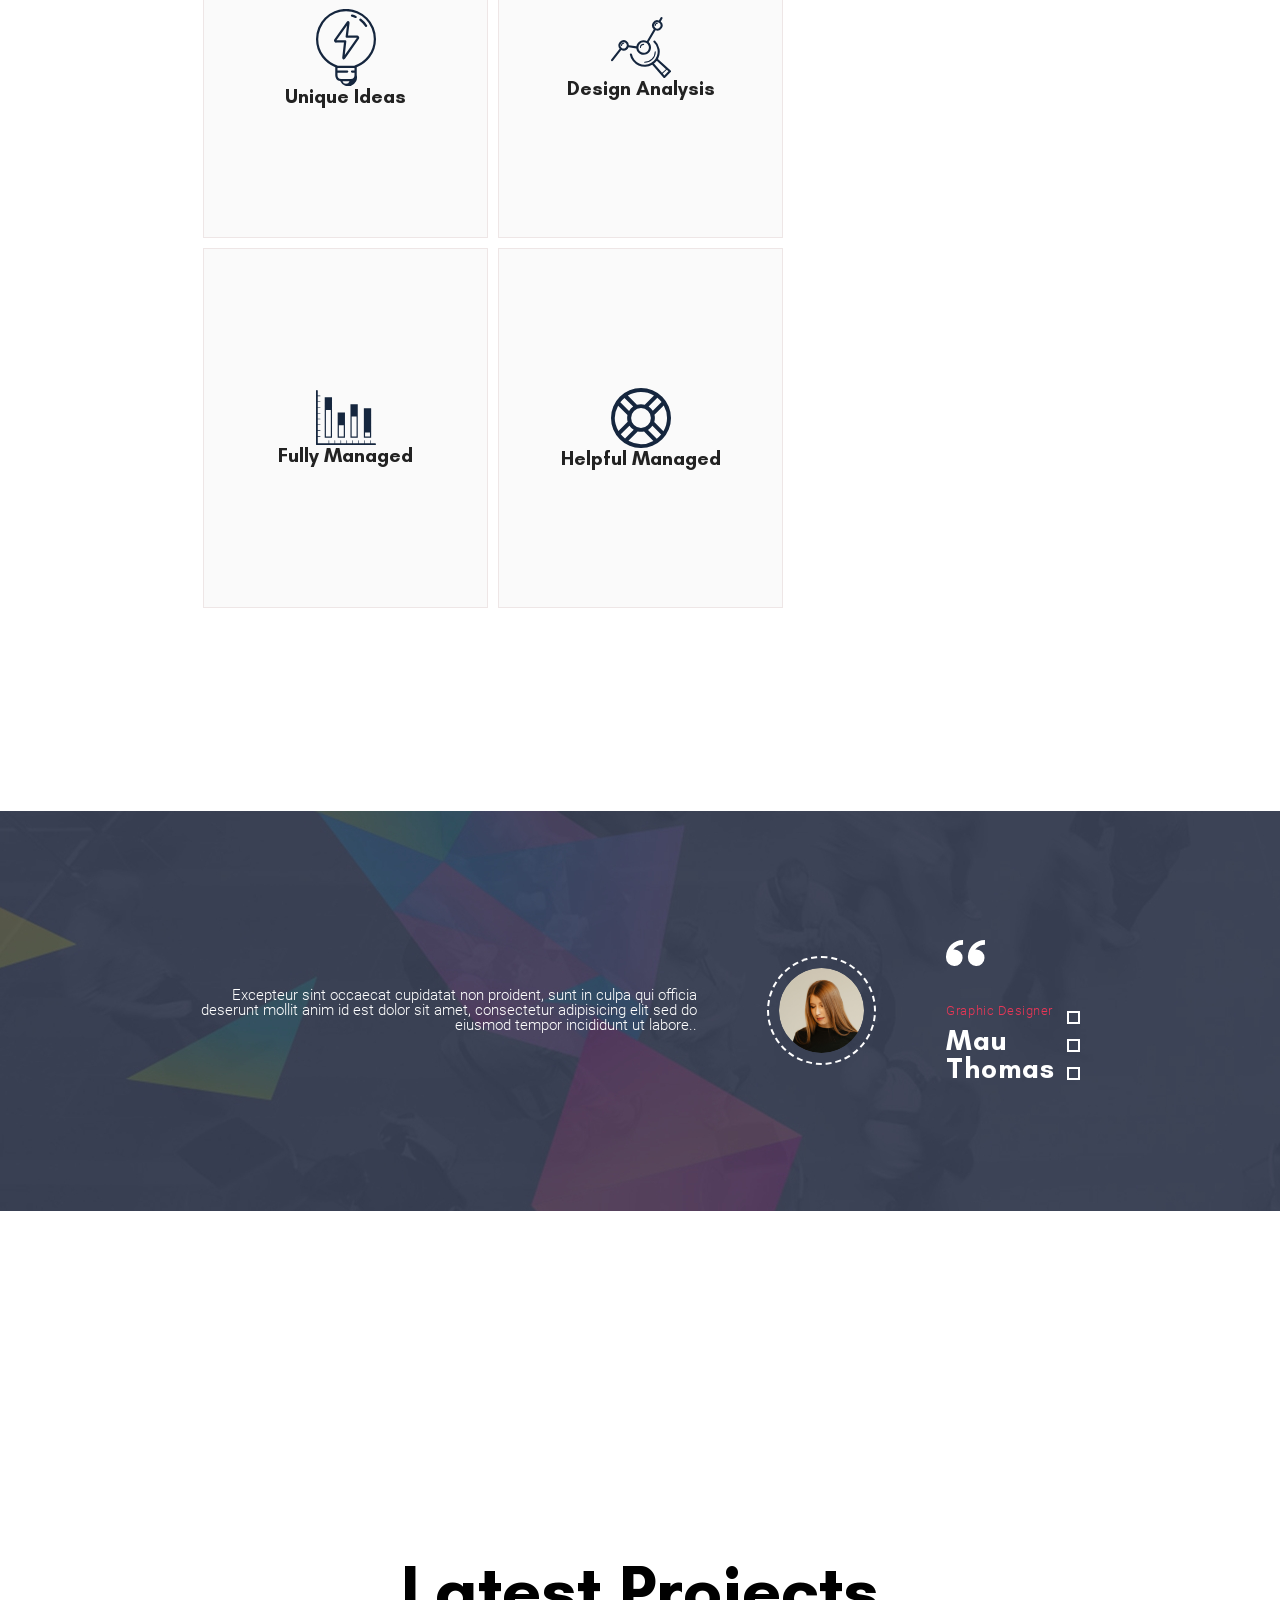
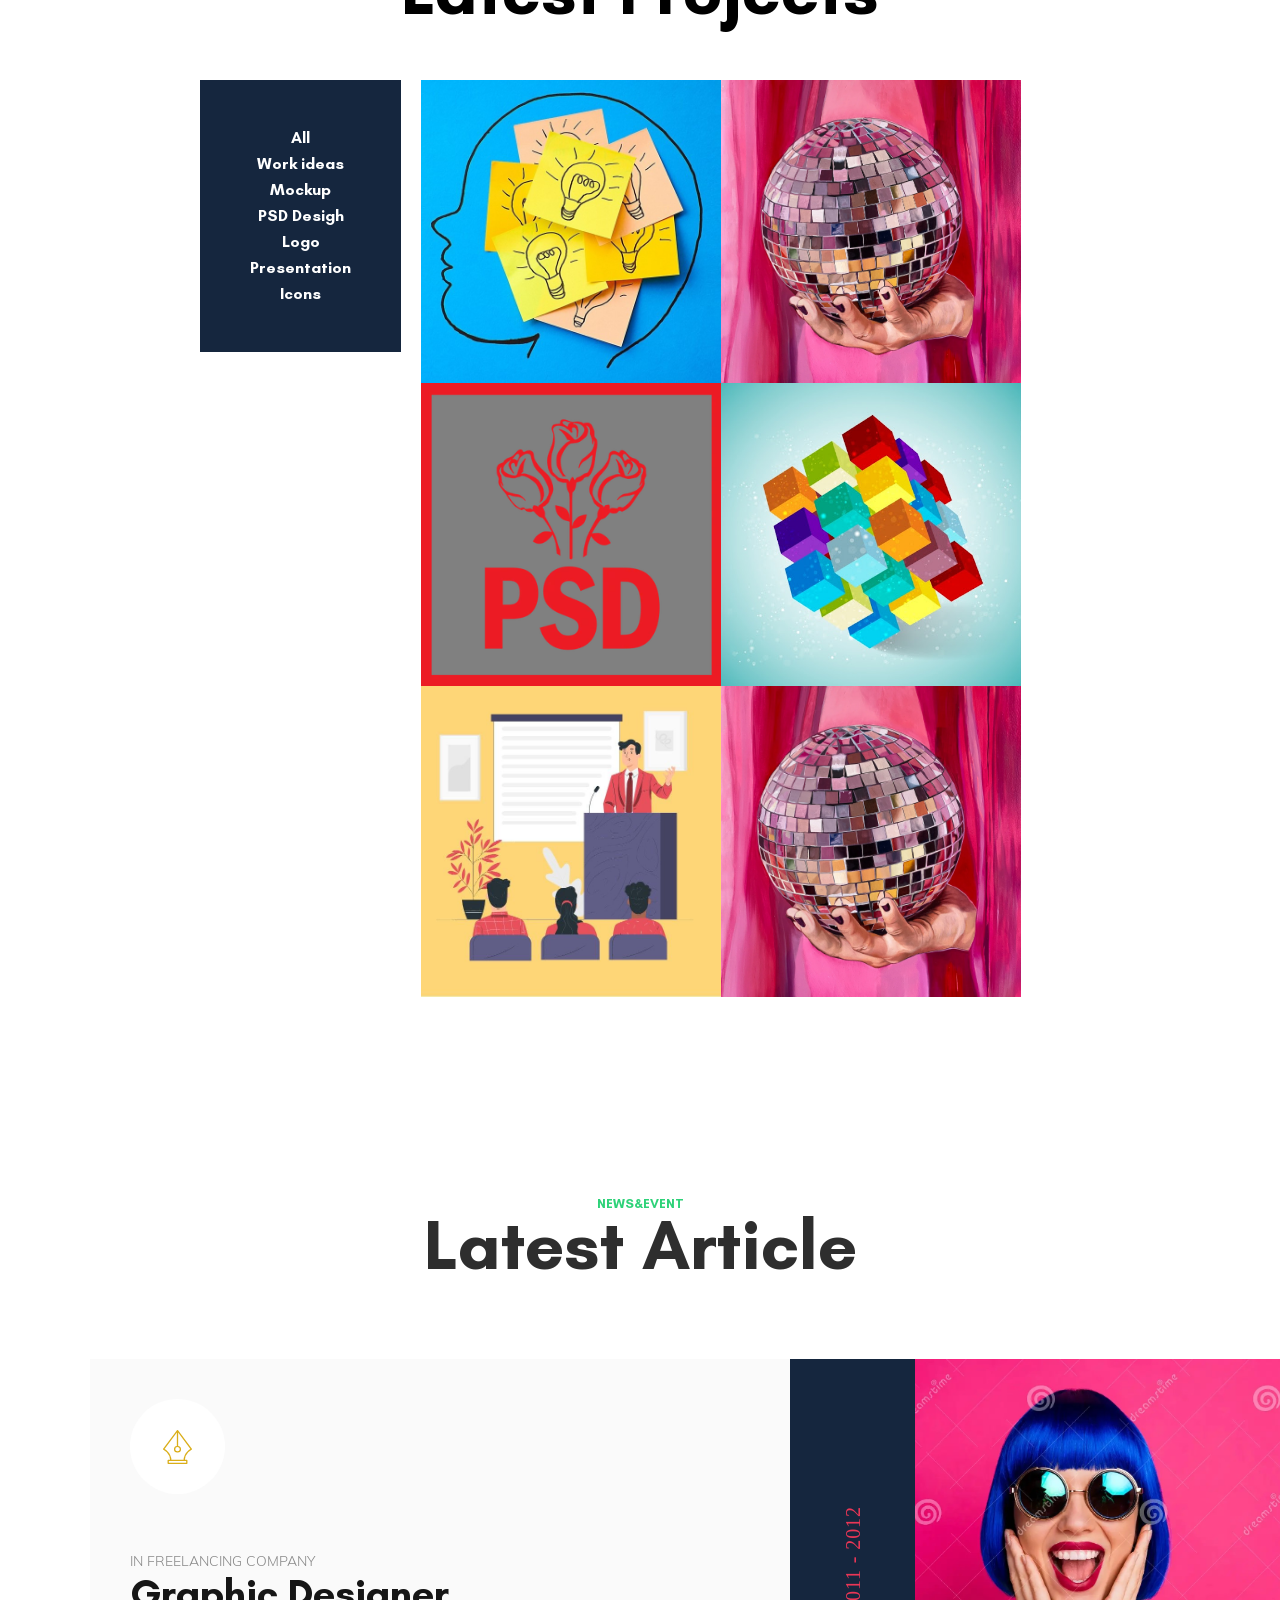
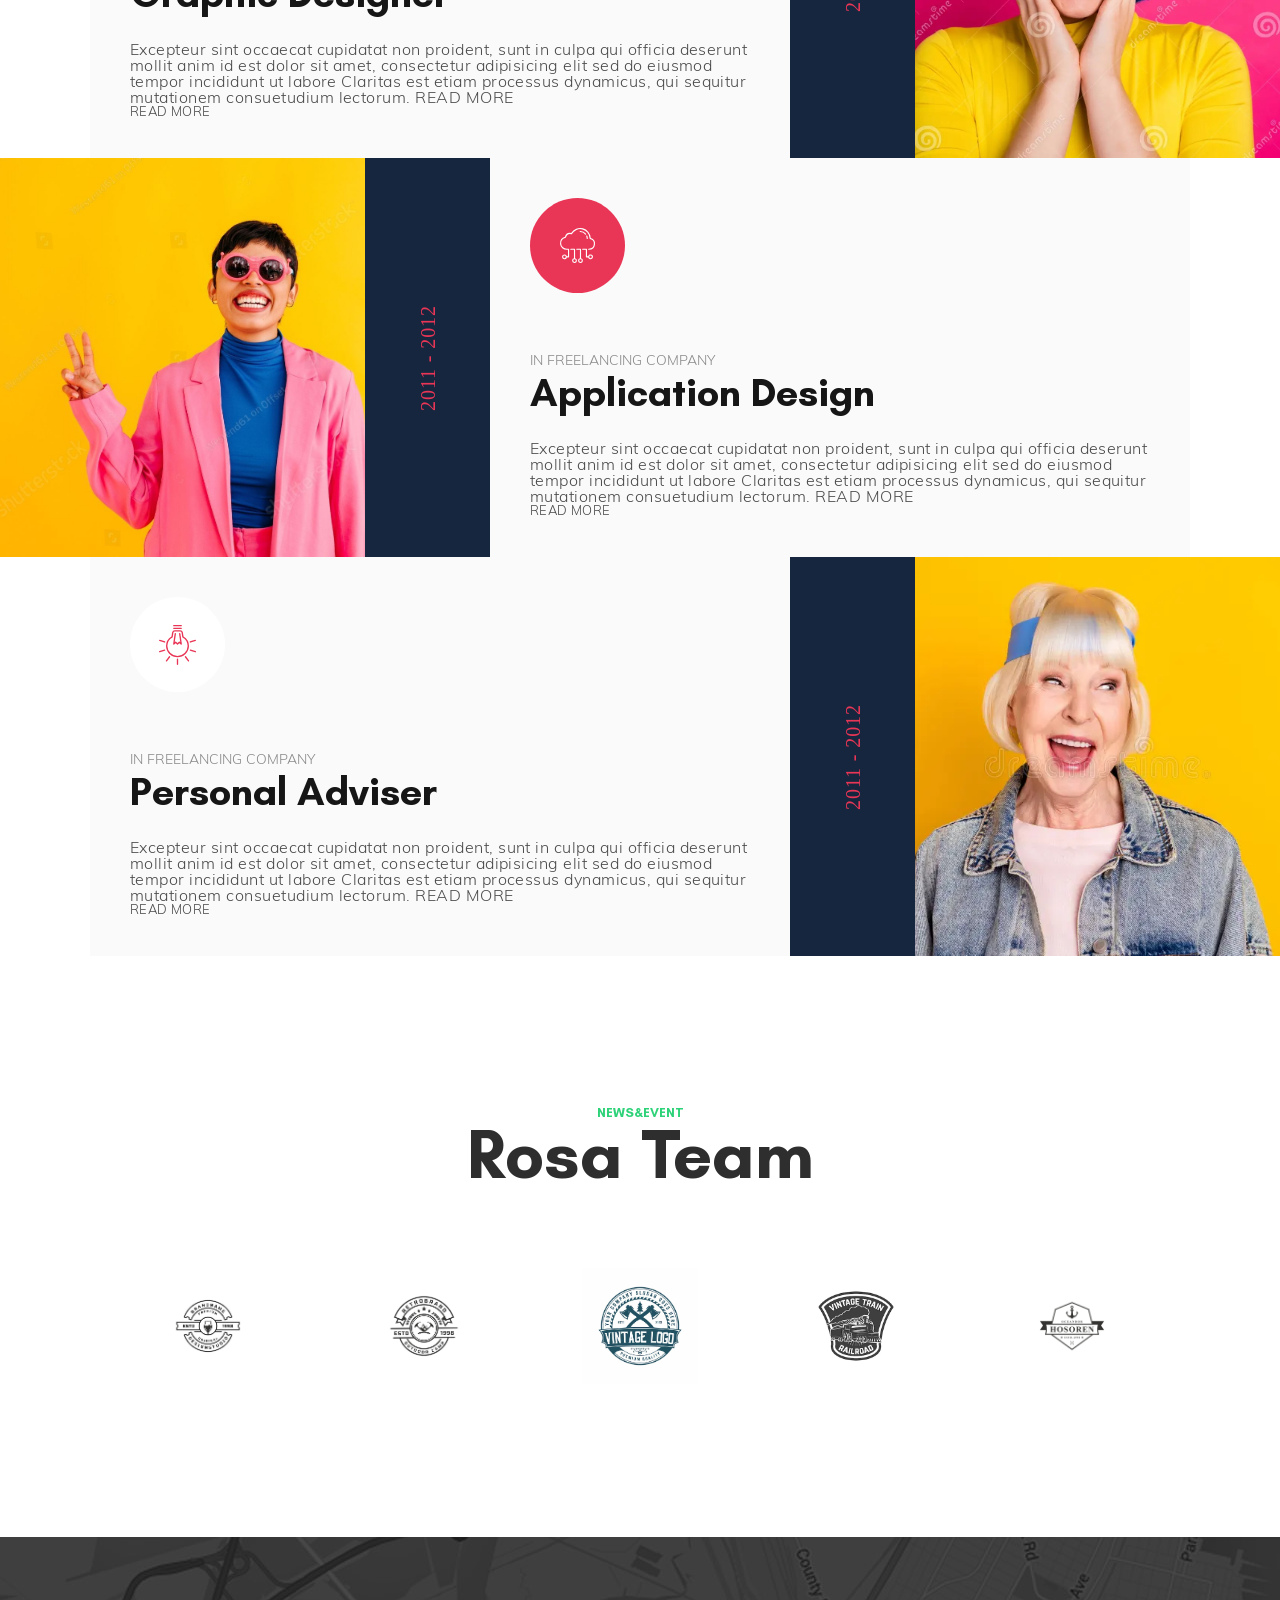
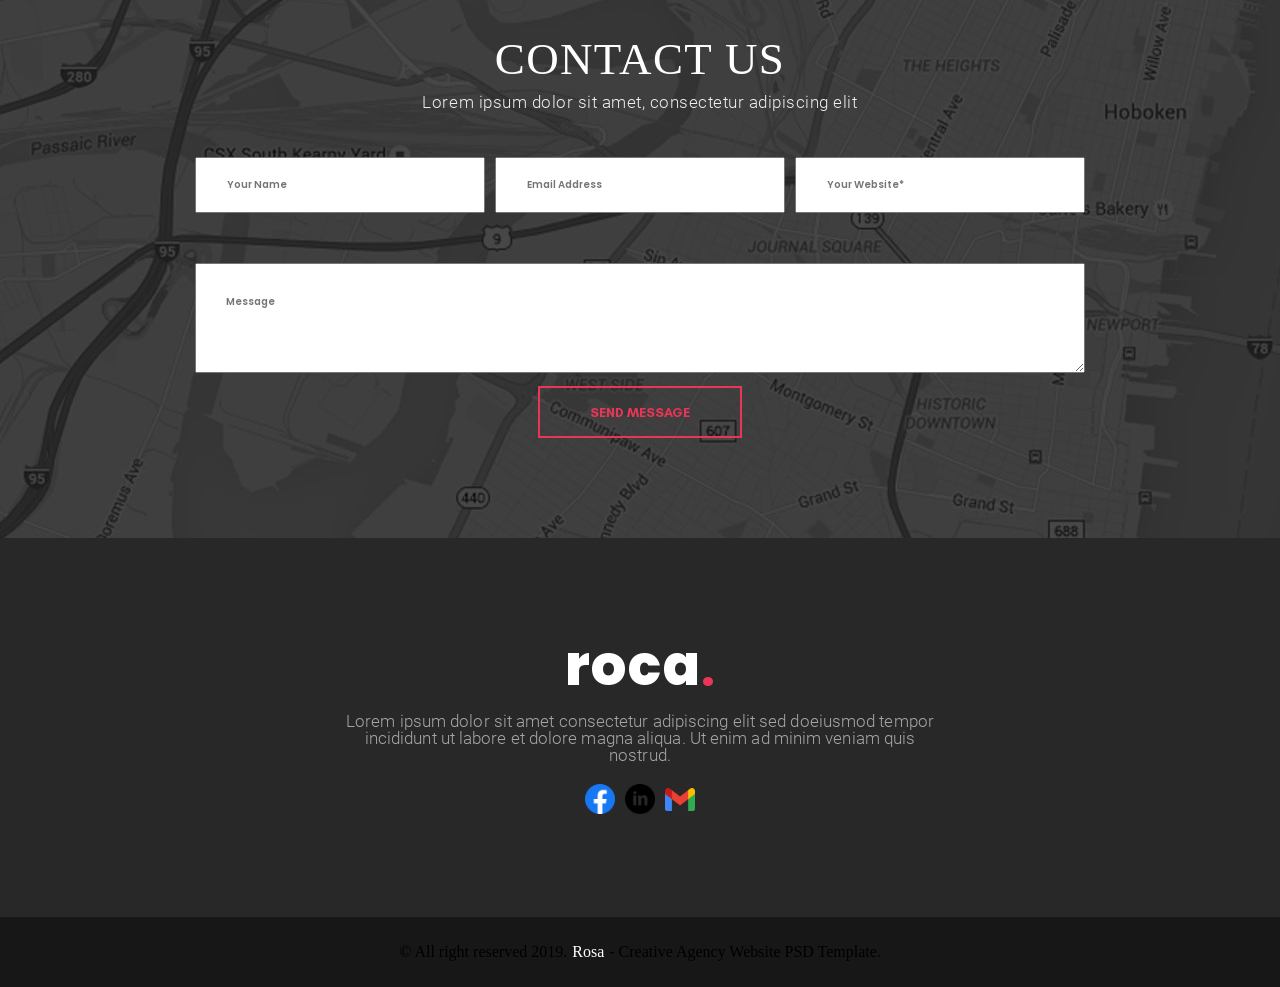
==== commit a3b1b79b: "add media" ====
--- a/index.html
+++ b/index.html
@@ -3,6 +3,7 @@
   <head>
     <link rel="stylesheet" href="assets/css/reset.css" />
     <link rel="stylesheet" href="assets/css/styles.css" />
+    <link rel="stylesheet" href="assets/css/media.css" />
 
     <meta charset="UTF-8" />
     <meta name="viewport" content="width=device-width, initial-scale=1.0" />
@@ -402,7 +403,7 @@
                 </div>
               </div>
               <div class="filterDiv mockup">
-                <img class="cube" src="assets/img/mockup.avif" alt="mockup" />
+                <img class="cube" src="assets/img/ball2.webp" alt="mockup" />
                 <div class="none">
                   <img src="assets/img/heart.svg" alt="heart" />
                   <span>1 years ago</span>
@@ -442,7 +443,7 @@
                 </div>
               </div>
               <div class="filterDiv icons">
-                <img class="cube" src="assets/img/ball.jpg" alt="icons" />
+                <img class="cube" src="assets/img/ball2.webp" alt="icons" />
                 <div class="none">
                   <img src="assets/img/heart.svg" alt="heart" />
                   <span>6 month ago</span>
--- a/assets/css/styles.css
+++ b/assets/css/styles.css
@@ -64,6 +64,9 @@
 .Template {
   color: #b3b3b3;
   font-size: 13px;
+}
+.about-me {
+  float: left;
 }
 .about-me :nth-child(1) {
   font-size: 158.3px;
@@ -386,6 +389,7 @@
 }
 .slideshow-container {
   display: flex;
+  flex-wrap: wrap;
   gap: 70px;
   justify-content: center;
   align-items: center;
@@ -397,6 +401,7 @@
   width: 0;
   justify-content: center;
   align-items: center;
+  /* flex-wrap: wrap; */
   position: absolute;
   z-index: -1;
 }
@@ -501,6 +506,7 @@
   background-color: #15263e;
   max-width: 240px;
   display: flex;
+
   flex-direction: column;
   align-items: center;
   justify-content: center;
@@ -569,11 +575,14 @@
   position: absolute;
   background-color: #000000;
   opacity: 0;
-  min-width: 300px;
-  min-height: 305px;
+  max-width: 300px;
+  max-height: 310px;
+  width: 100%;
+  height: 100%;
   gap: 17px;
+
   transition: 0.3s ease-in-out;
-  margin-top: -305px;
+  margin-top: -315px;
 }
 .none h4 {
   font-size: 23px;
@@ -730,6 +739,7 @@
 .final-head h4 {
   font-size: 45px;
   font-family: jaapokki;
+
   letter-spacing: 1.35px;
   color: #ffffff;
 }
@@ -738,6 +748,7 @@
   font-family: roboto;
   letter-spacing: 0.51px;
   color: #eeeeee;
+  text-align: center;
 }
 .final-head {
   display: flex;
@@ -749,7 +760,7 @@
 }
 .reg {
   display: flex;
-
+  justify-content: center;
   gap: 10px;
   flex-wrap: wrap;
 }
@@ -770,6 +781,7 @@
 }
 .form {
   display: flex;
+  flex-wrap: wrap;
   gap: 10px;
   flex-direction: column;
   justify-content: center;
--- a/assets/css/media.css
+++ b/assets/css/media.css
@@ -0,0 +1,70 @@
+@media (max-width: 1024px) {
+  body {
+    max-width: 375px;
+    width: 89%;
+    margin: auto;
+  }
+
+  .roca {
+    font-size: 30px;
+  }
+  .about-me :nth-child(1) {
+    font-size: 95px;
+    font-family: extrabold;
+    position: relative;
+  }
+  .about-me :nth-child(2) {
+    font-size: 25px;
+
+    top: 4%;
+  }
+
+  .back-section p {
+    display: none;
+    text-align: left;
+  }
+
+  .new-border {
+    min-width: 100px;
+  }
+  .js-squares-parent {
+    display: none;
+  }
+  .latest-projects {
+    flex-wrap: wrap;
+    padding: 20px;
+  }
+  .none {
+    flex-wrap: wrap;
+
+    background-color: #000000;
+    opacity: 0;
+    max-width: 125px;
+    max-height: 125px;
+    width: 100%;
+    height: 100%;
+
+    margin-top: -130px;
+  }
+  .none h4 {
+    font-size: 17px;
+  }
+  .rotate div {
+    font-size: 14px;
+    padding: 7px;
+  }
+  .article {
+    margin: none;
+  }
+  .form {
+    align-items: center;
+  }
+  .textarea {
+    min-width: 300px;
+
+    font-family: poppins;
+    max-height: 200px;
+    padding: 30px;
+    font-size: 10px;
+  }
+}
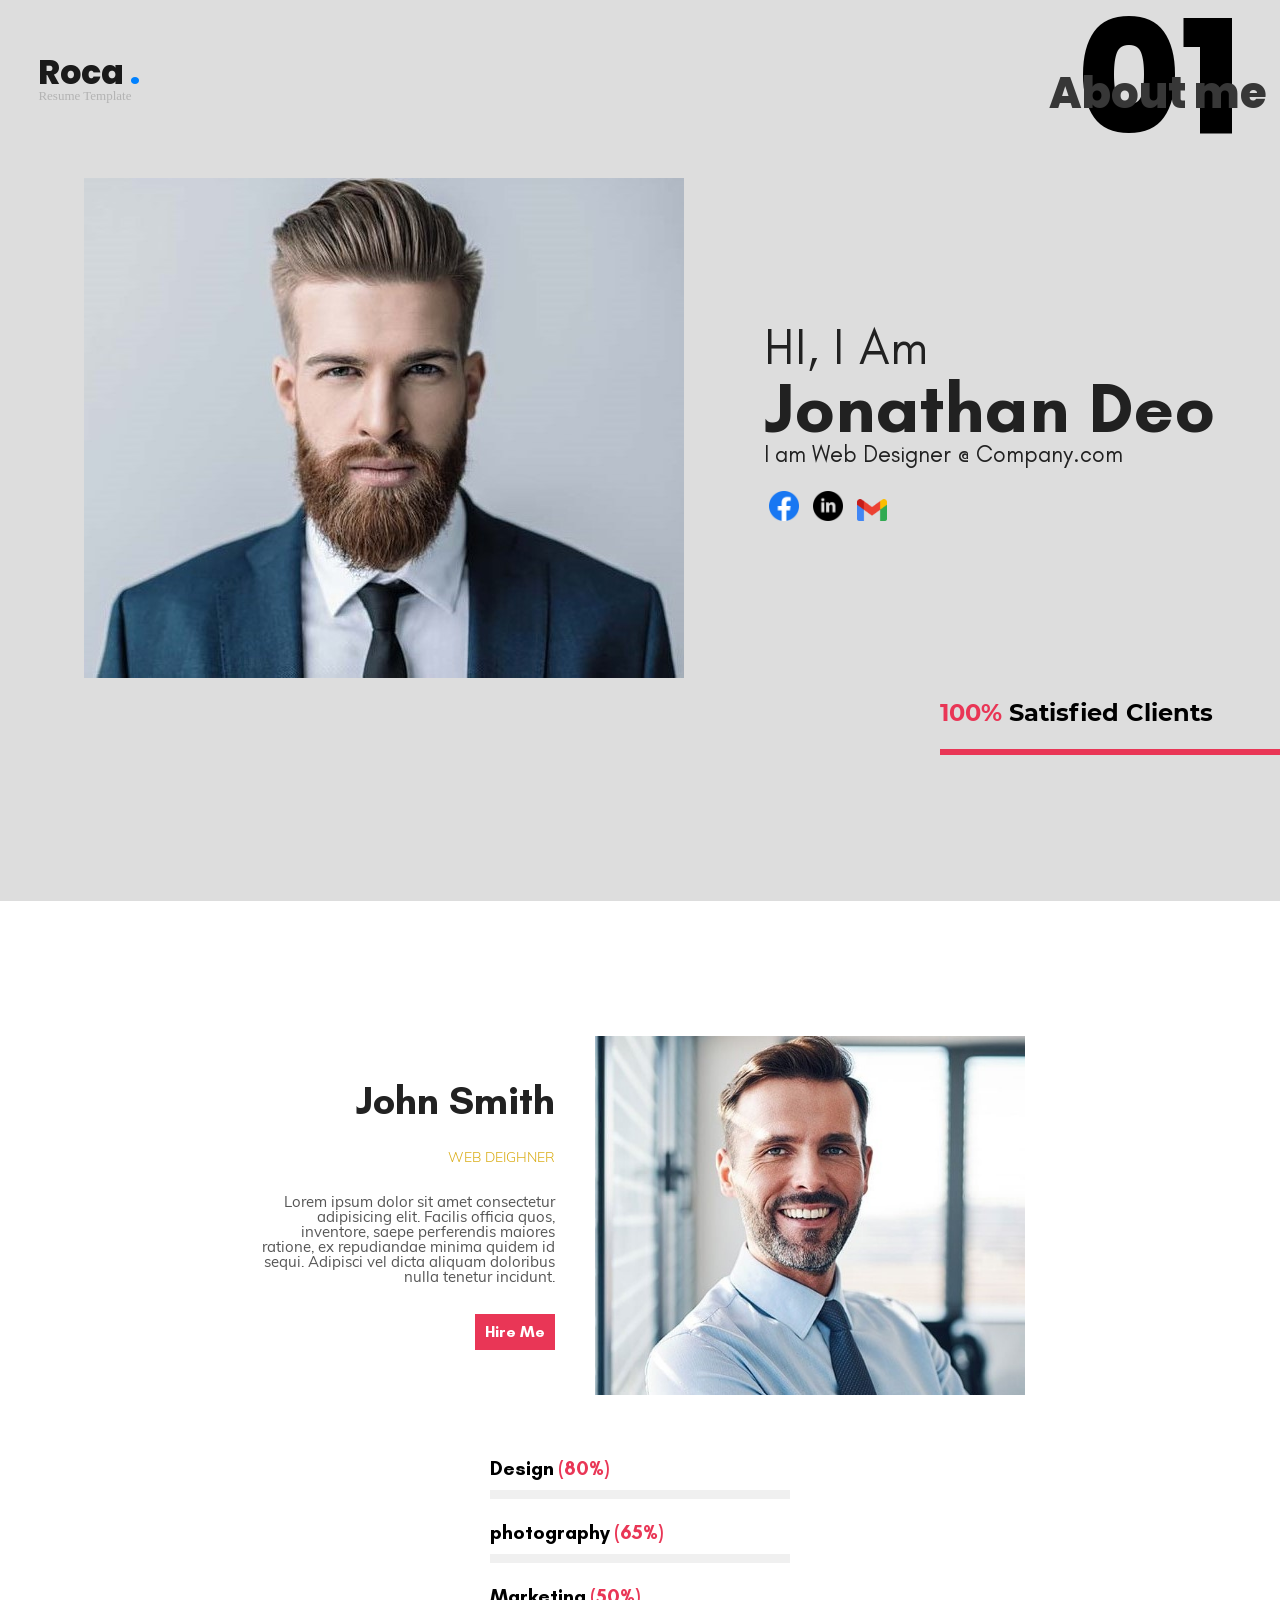
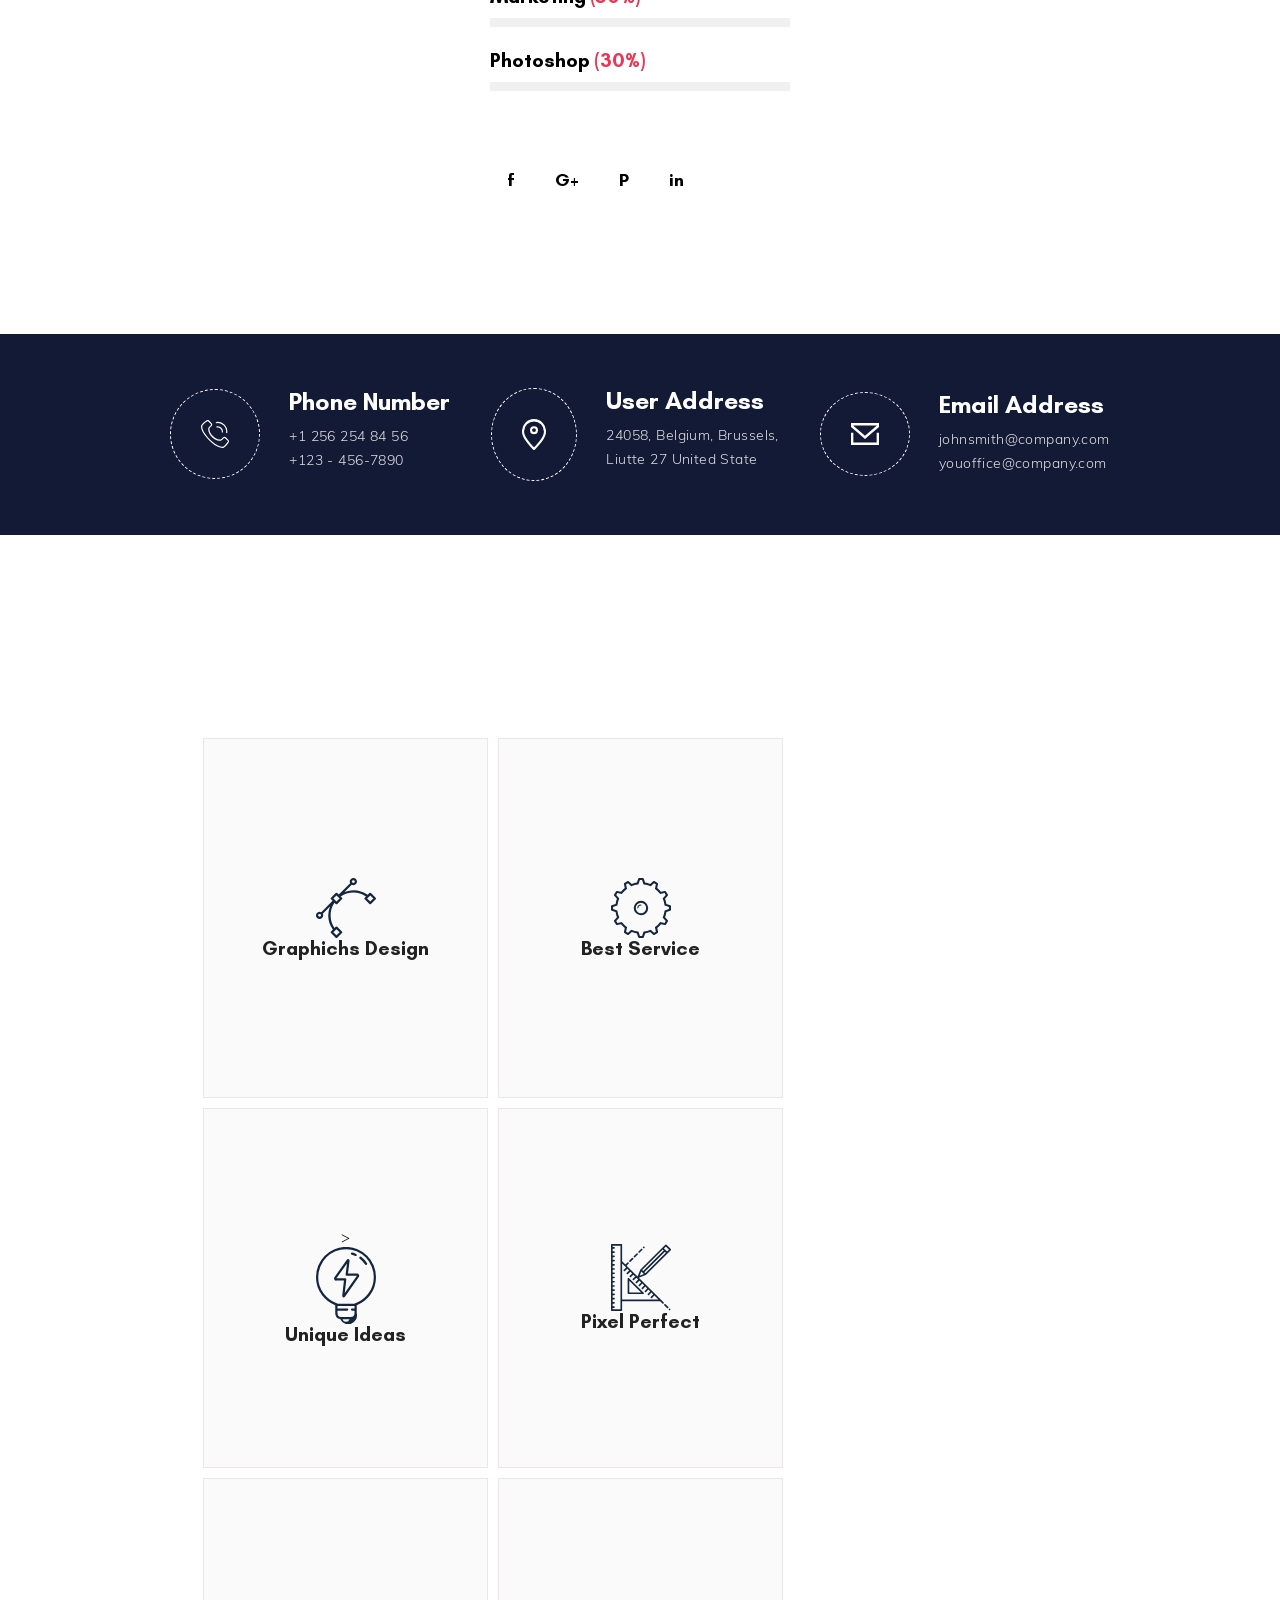
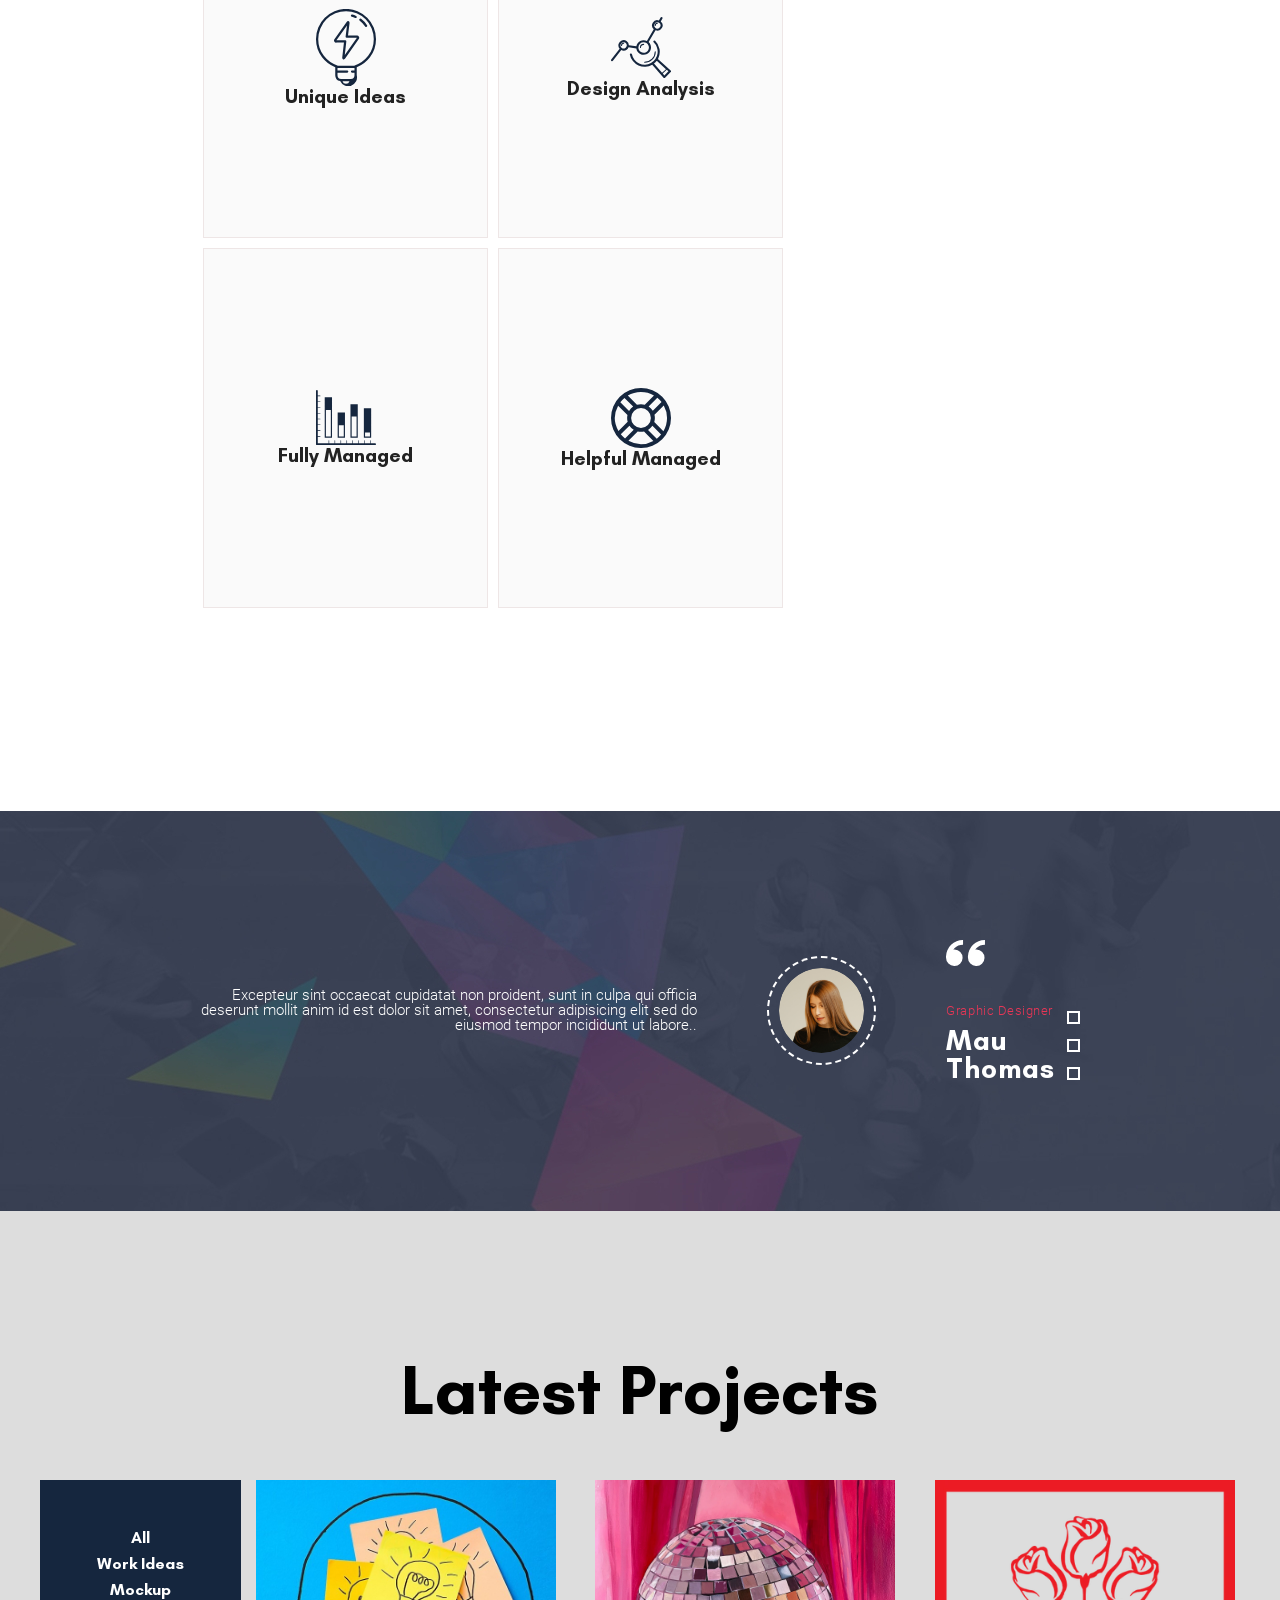
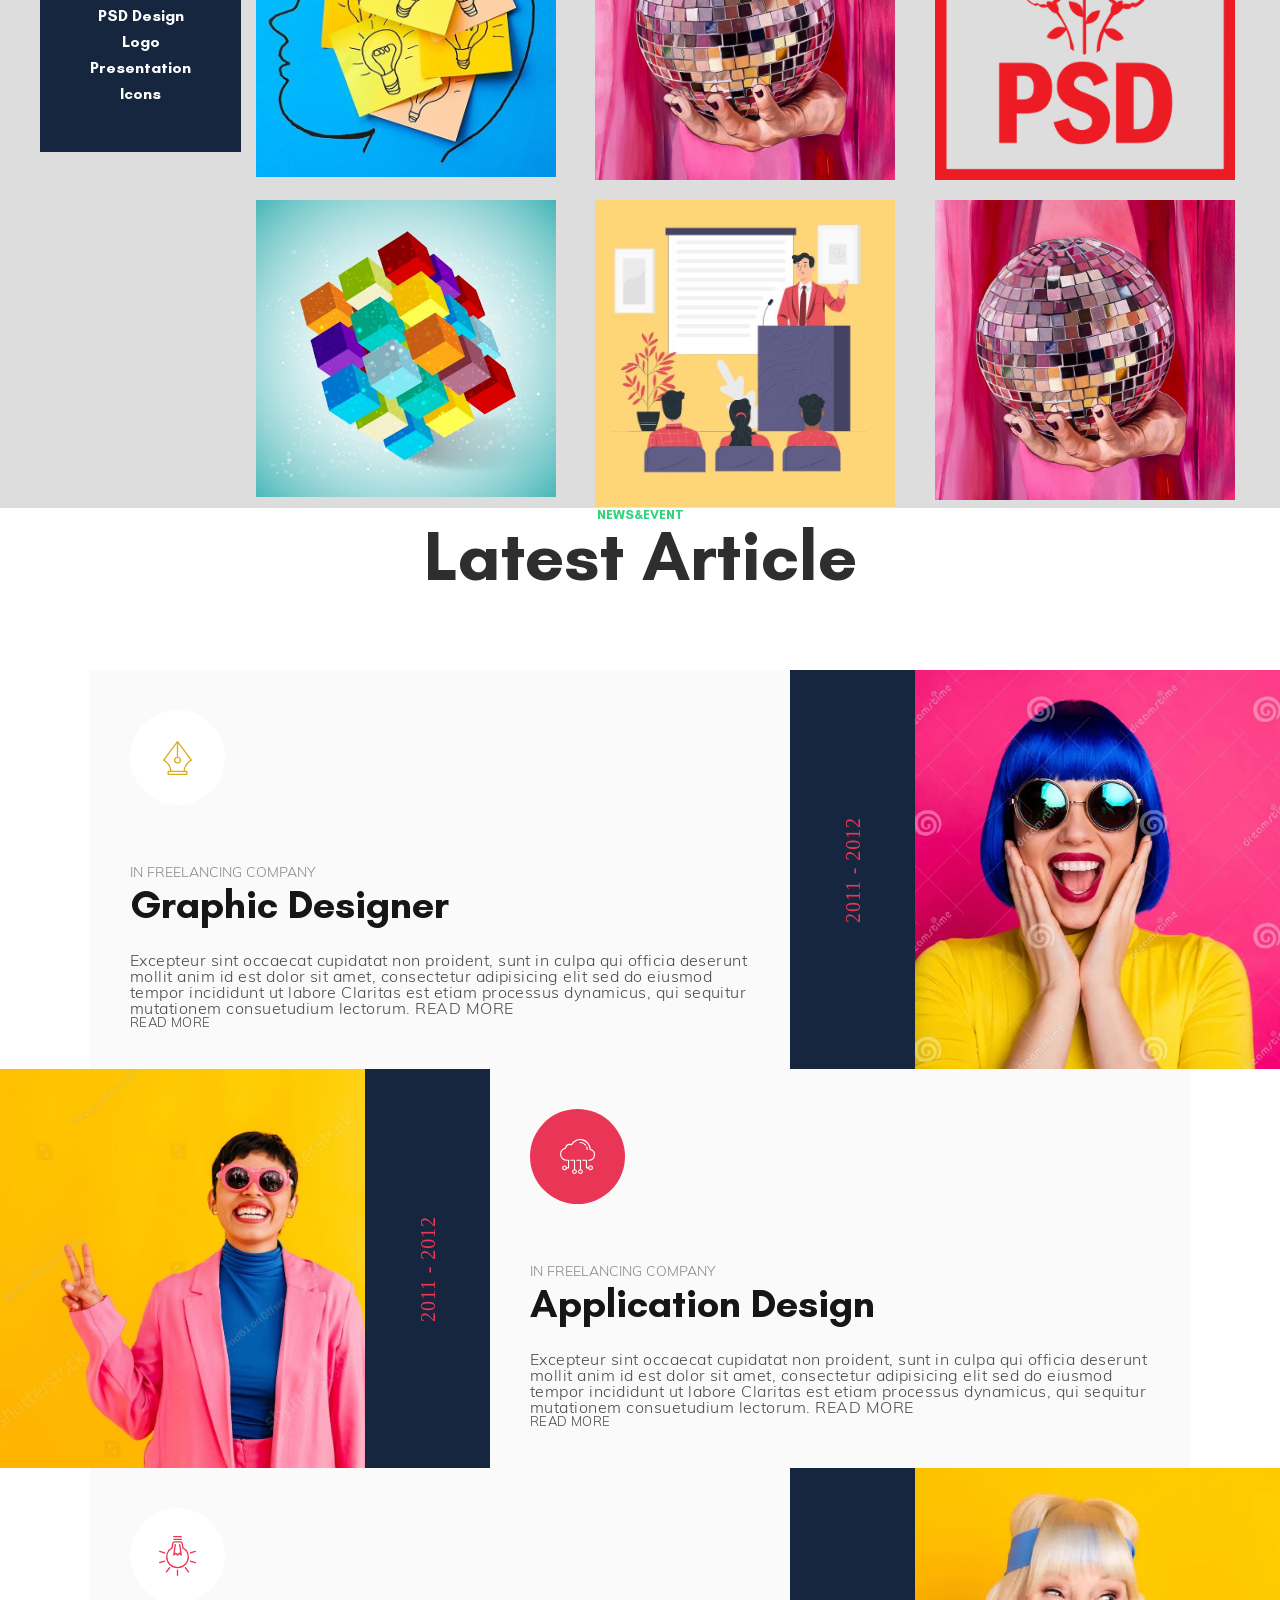
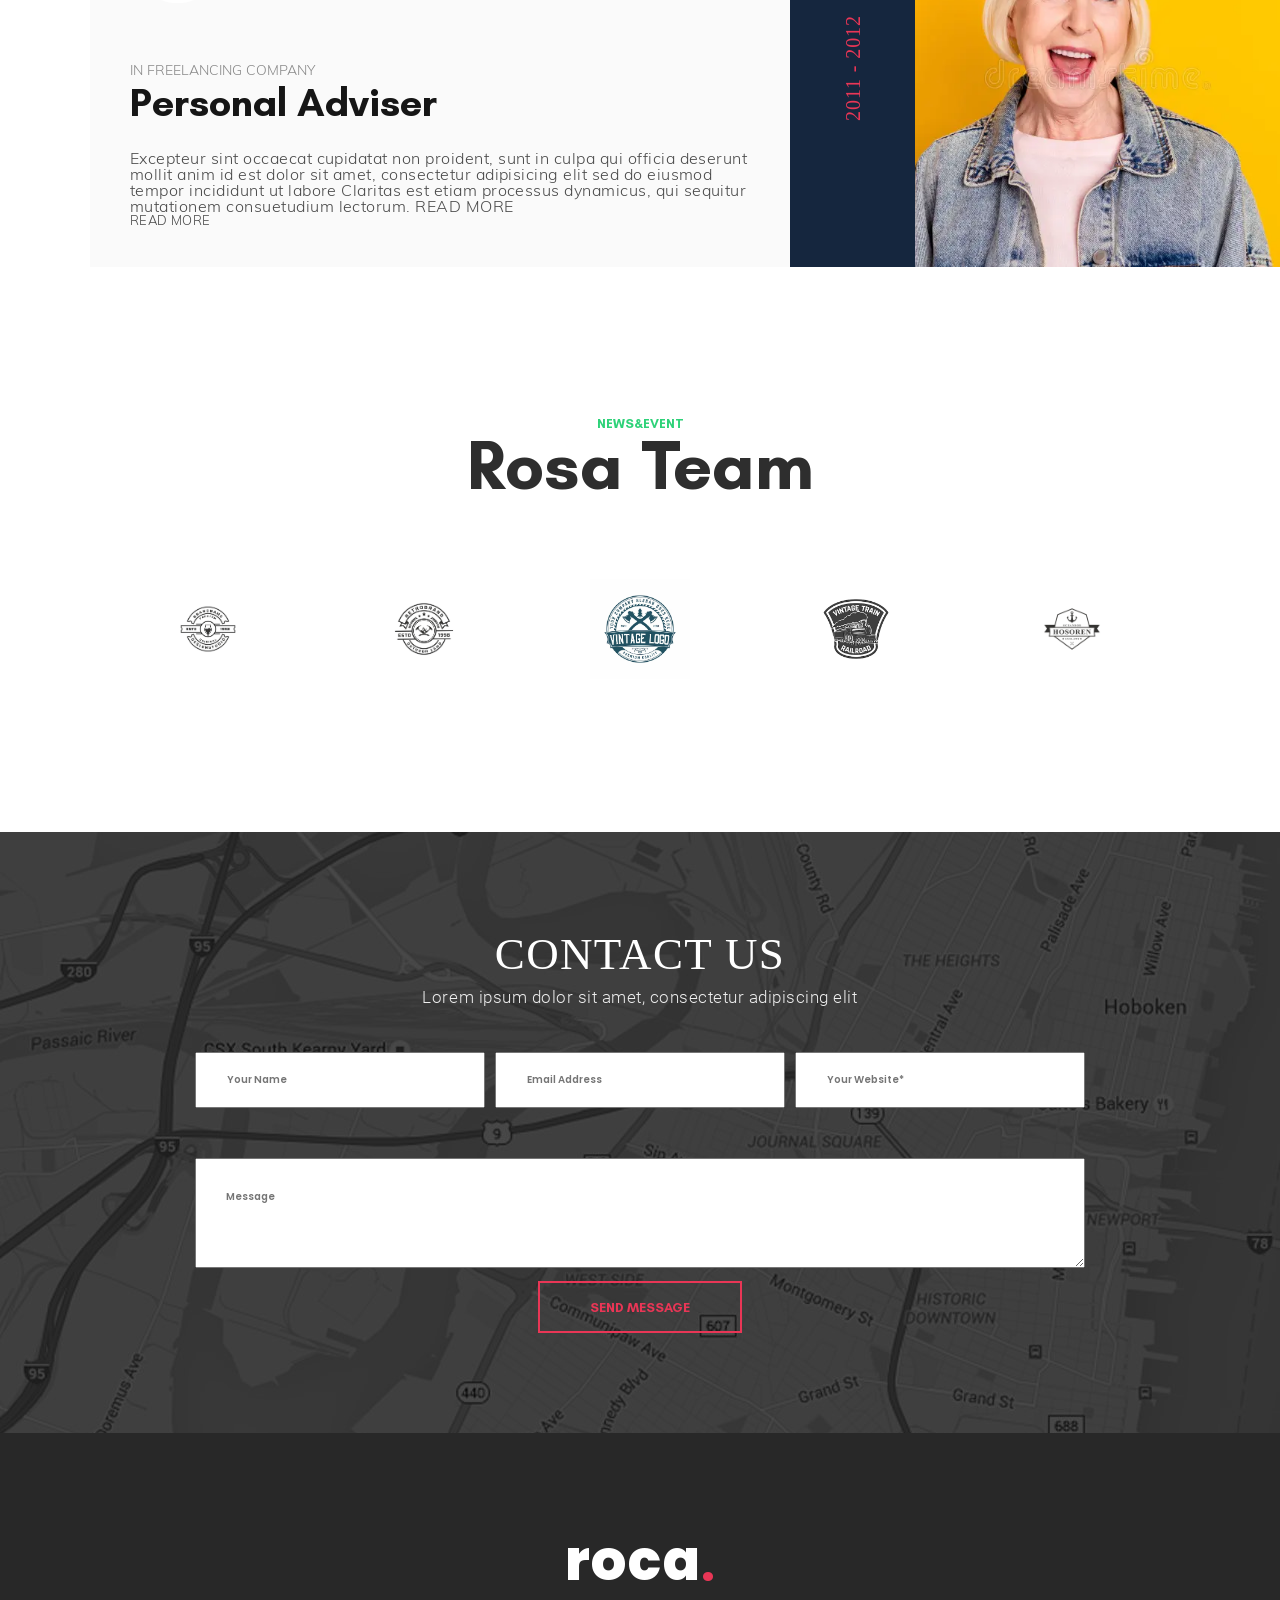
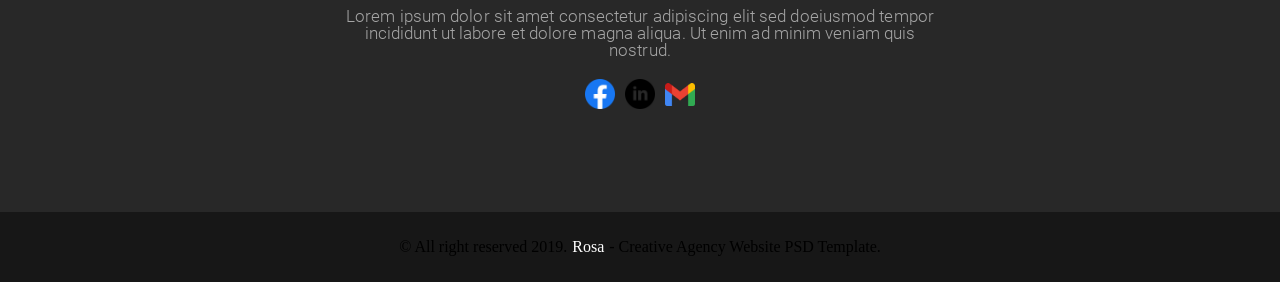
==== commit 5ffb2426: "fix js" ====
--- a/index.html
+++ b/index.html
@@ -7,7 +7,23 @@
 
     <meta charset="UTF-8" />
     <meta name="viewport" content="width=device-width, initial-scale=1.0" />
-    <title>Document</title>
+    <!-- meta tags -->
+    <meta name="description" content="My portfolio" />
+    <meta name="keywords" content="HTML, CSS, JavaScript" />
+    <!-- fb -->
+    <meta
+      property="og:url"
+      content="https://calm-daffodil-a0343c.netlify.app/"
+    />
+    <meta property="og:type" content="website" />
+    <meta property="og:title" content="My portfolio" />
+    <meta property="og:description" content="Roca template" />
+    <meta
+      property="og:image"
+      content="https://github.com/ninata11/Final-project"
+    />
+
+    <title>Roca</title>
   </head>
   <body>
     <header>
@@ -361,34 +377,15 @@
           <div class="l-projects">
             <div class="list">
               <ul class="btn-container" id="myBtnContainer">
-                <li class="btn active" onclick="filterObjects('all')">
-                  All
-                  <div class="line"></div>
-                </li>
-                <li class="btn" onclick="filterObjects('work')">
-                  Work ideas
-                  <div class="line"></div>
-                </li>
-                <li class="btn" onclick="filterObjects('mockup')">
-                  Mockup
-                  <div class="line"></div>
-                </li>
-                <li class="btn" onclick="filterObjects('psd')">
-                  PSD Desigh
-                  <div class="line"></div>
-                </li>
-                <li class="btn" onclick="filterObjects('log')">
-                  Logo
-                  <div class="line"></div>
-                </li>
+                <li class="btn active" onclick="filterObjects('all')">All</li>
+                <li class="btn" onclick="filterObjects('work')">Work Ideas</li>
+                <li class="btn" onclick="filterObjects('mockup')">Mockup</li>
+                <li class="btn" onclick="filterObjects('psd')">PSD Design</li>
+                <li class="btn" onclick="filterObjects('log')">Logo</li>
                 <li class="btn" onclick="filterObjects('pres')">
                   Presentation
-                  <div class="line"></div>
                 </li>
-                <li class="btn" onclick="filterObjects('icons')">
-                  Icons
-                  <div class="line"></div>
-                </li>
+                <li class="btn" onclick="filterObjects('icons')">Icons</li>
               </ul>
             </div>
             <div class="js-cards">
@@ -635,27 +632,6 @@
             </button>
           </div>
         </form>
-      </section>
-
-      <section class="modals">
-        <div class="modal" id="sign-up-modal">
-          <div class="modal-content">
-            <div class="modal-header">
-              <button class="x-button">X</button>
-            </div>
-            <div class="modal-body">
-              Thank you for getting in touch! We appreciate you contacting us.
-            </div>
-          </div>
-        </div>
-        <div class="modal" id="sign-up-error-modal">
-          <div class="modal-content">
-            <div class="modal-header">
-              <button class="x-button">X</button>
-            </div>
-            <div class="modal-body">error</div>
-          </div>
-        </div>
       </section>
 
       <section class="footer-section">
--- a/assets/css/styles.css
+++ b/assets/css/styles.css
@@ -475,16 +475,65 @@
   border: 2px solid #e93656;
 }
 
-/* .but {
-  background-color: #e93656;
-  border: 2px solid #e93656;
-} */
-
 /* latest projects */
 .latest-projects {
-  background-color: #ffff;
-  padding: 200px;
+  width: 100%;
+  max-width: 1200px;
+  margin: 0 auto;
+}
+
+.js-cards {
+  display: flex;
+  flex-wrap: wrap;
+  gap: 20px;
+  justify-content: space-around;
+}
+
+.filterDiv {
   position: relative;
+  width: 300px;
+  overflow: hidden;
+  margin-left: 10px;
+}
+
+.cube {
+  width: 100%;
+  height: auto;
+  display: block;
+  object-fit: cover;
+}
+
+.none {
+  position: absolute;
+  top: 0;
+  left: 0;
+  width: 100%;
+  height: 100%;
+  background-color: rgba(0, 0, 0, 0.5);
+  opacity: 0;
+  display: flex;
+  flex-direction: column;
+  justify-content: center;
+  align-items: center;
+  transition: opacity 0.3s ease;
+}
+
+.filterDiv:hover .none {
+  opacity: 1;
+}
+
+.none img {
+  width: 30px;
+  margin-bottom: 10px;
+}
+
+.none span,
+.none h4 {
+  text-align: center;
+  margin: 5px 0;
+  font-size: 23px;
+  font-family: glaciabold;
+  color: #ffffff;
 }
 .latest-projects div h3 {
   text-align: center;
@@ -528,20 +577,6 @@
   z-index: 1;
 }
 
-.js-cards {
-  display: flex;
-  flex-wrap: wrap;
-  padding-left: 20px;
-}
-
-.filterDiv {
-  background-color: grey;
-  border: 1px solid white;
-  max-width: 300px;
-  border: none;
-  display: none;
-}
-
 .l-projects {
   display: flex;
 }
@@ -567,23 +602,7 @@
   font-family: muli;
   text-transform: uppercase;
 }
-.none {
-  display: flex;
-  flex-direction: column;
-  justify-content: center;
-  align-items: center;
-  position: absolute;
-  background-color: #000000;
-  opacity: 0;
-  max-width: 300px;
-  max-height: 310px;
-  width: 100%;
-  height: 100%;
-  gap: 17px;
-
-  transition: 0.3s ease-in-out;
-  margin-top: -315px;
-}
+
 .none h4 {
   font-size: 23px;
   font-family: glaciabold;
@@ -591,10 +610,6 @@
 }
 .none:hover {
   opacity: 0.8;
-}
-.cube {
-  position: relative;
-  height: 100%;
 }
 
 /* latest article */
@@ -688,17 +703,23 @@
 }
 
 .rosa-articles {
-  display: flex;
+  display: grid;
+  grid-template-columns: 1fr 1fr 1fr 1fr 1fr;
+  flex-wrap: wrap;
   align-items: center;
   justify-content: center;
 
   gap: 100px;
+}
+.client img {
+  max-width: 100px;
 }
 .client {
   max-width: 230px;
   width: 100%;
   min-height: 100px;
   position: relative;
+  text-align: center;
 }
 
 .client-info {
@@ -708,7 +729,7 @@
   align-items: center;
   flex-direction: column;
   position: absolute;
-  margin-top: -160px;
+  margin-top: -120px;
   opacity: 0;
   border: 4px solid #e93656;
   padding: 30px;
@@ -914,6 +935,7 @@
   width: 100%;
   height: 100%;
 }
+
 .modal.open {
   display: block;
   position: fixed;
--- a/assets/css/media.css
+++ b/assets/css/media.css
@@ -1,3 +1,8 @@
+/* Prevent side-scroll */
+body {
+  overflow-x: hidden;
+}
+
 @media (max-width: 1024px) {
   body {
     max-width: 375px;
@@ -8,14 +13,15 @@
   .roca {
     font-size: 30px;
   }
+
   .about-me :nth-child(1) {
     font-size: 95px;
-    font-family: extrabold;
+    font-family: "Extrabold", sans-serif; /* Ensure the font is available */
     position: relative;
   }
+
   .about-me :nth-child(2) {
     font-size: 25px;
-
     top: 4%;
   }
 
@@ -27,44 +33,75 @@
   .new-border {
     min-width: 100px;
   }
+
   .js-squares-parent {
     display: none;
   }
+
   .latest-projects {
+    display: flex;
     flex-wrap: wrap;
     padding: 20px;
+    box-sizing: border-box; /* Ensure padding is included in width calculation */
   }
+
+  .l-projects {
+    display: flex;
+    flex-wrap: wrap;
+    justify-content: center;
+    gap: 10px;
+    box-sizing: border-box; /* Ensure gap is included in width calculation */
+  }
+
+  .line {
+    display: none;
+  }
+
   .none {
+    display: flex; /* Ensure items are displayed */
     flex-wrap: wrap;
+    max-width: 290px;
+    max-height: 290px;
+    width: 100%;
+    height: auto; /* Maintain aspect ratio */
+    margin-top: -290px;
+    box-sizing: border-box; /* Ensure margin is included in width calculation */
+  }
 
-    background-color: #000000;
-    opacity: 0;
-    max-width: 125px;
-    max-height: 125px;
-    width: 100%;
-    height: 100%;
-
-    margin-top: -130px;
-  }
   .none h4 {
     font-size: 17px;
   }
+
   .rotate div {
     font-size: 14px;
     padding: 7px;
   }
+
   .article {
-    margin: none;
+    margin: 0; /* Use 0 instead of 'none' */
   }
+
+  .client-info {
+    margin-left: -50px;
+    margin-top: -100px;
+  }
+
+  .rosa-team {
+    display: none;
+  }
+
   .form {
+    display: flex; /* Ensure form items align properly */
     align-items: center;
+    box-sizing: border-box; /* Ensure padding is included in width calculation */
   }
+
   .textarea {
     min-width: 300px;
-
-    font-family: poppins;
+    font-family: "Poppins", sans-serif; /* Ensure the font is available */
     max-height: 200px;
     padding: 30px;
     font-size: 10px;
+    box-sizing: border-box; /* Ensure padding is included in width calculation */
   }
 }
